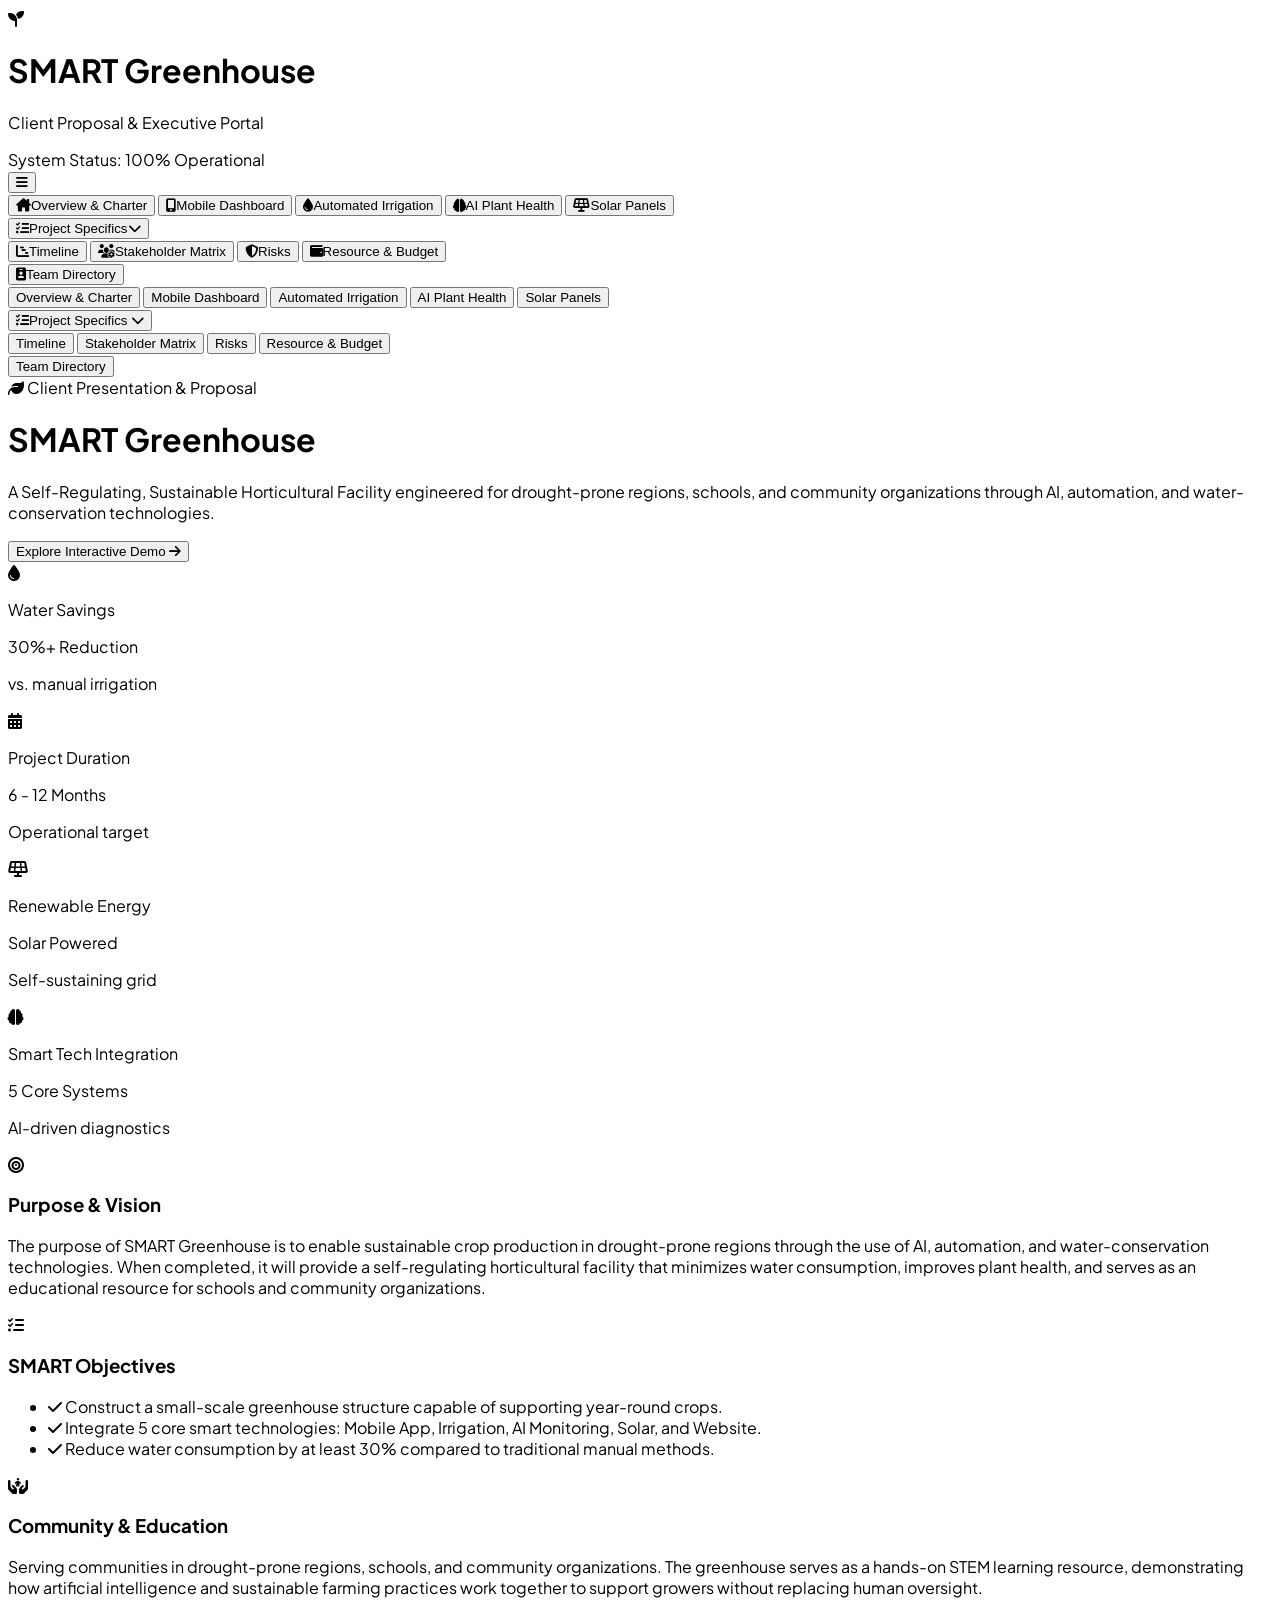
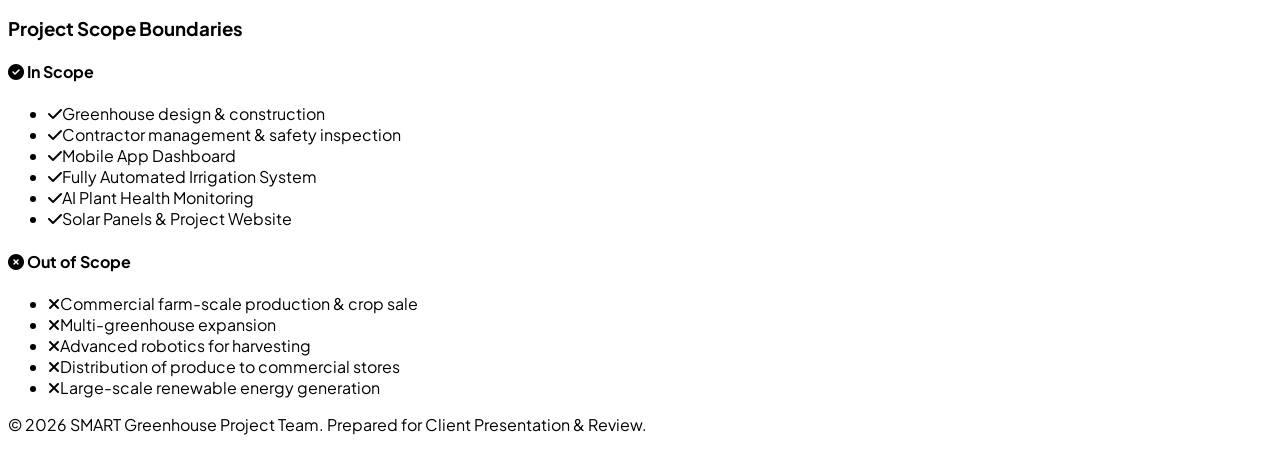
==== index.html @ 98e48339 "stakeholders" ====
<!DOCTYPE html>
<html lang="en" class="h-full">
<head>
    <meta charset="UTF-8">
    <meta name="viewport" content="width=device-width, initial-scale=1.0">
    <title>SMART Greenhouse - Client Proposal & Project Portal</title>
    <script src="https://cdn.tailwindcss.com"></script>
    <script src="https://cdn.jsdelivr.net/npm/chart.js"></script>
    <link href="https://fonts.googleapis.com/css2?family=Plus+Jakarta+Sans:wght@300;400;500;600;700;800&display=swap" rel="stylesheet">
    <link rel="stylesheet" href="https://cdnjs.cloudflare.com/ajax/libs/font-awesome/6.4.0/css/all.min.css">
    <script>
        tailwind.config = {
            theme: {
                extend: {
                    colors: {
                        sage: {
                            50: '#f4f7f4',
                            100: '#e5ebe5',
                            200: '#c8d7c8',
                            300: '#a3bda3',
                            400: '#759b75',
                            500: '#527952',
                            600: '#3f5e3f',
                            700: '#344c34',
                            800: '#2b3e2b',
                            900: '#243424',
                        },
                        earth: {
                            50: '#fbf9f6',
                            100: '#f4efe6',
                            200: '#e6dbcc',
                            800: '#594d3d',
                            900: '#40372b'
                        }
                    },
                    fontFamily: {
                        sans: ['Plus Jakarta Sans', 'sans-serif'],
                    }
                }
            }
        }
    </script>
    <style>
        body { font-family: 'Plus Jakarta Sans', sans-serif; }
        .tab-content { display: none; }
        .tab-content.active { display: block; animation: fadeIn 0.3s ease-in-out; }
        @keyframes fadeIn {
            from { opacity: 0; transform: translateY(4px); }
            to { opacity: 1; transform: translateY(0); }
        }
        /* Custom scrollbar for clean agritech look */
        ::-webkit-scrollbar { width: 8px; height: 8px; }
        ::-webkit-scrollbar-track { background: #f4f7f4; }
        ::-webkit-scrollbar-thumb { background: #a3bda3; border-radius: 4px; }
        ::-webkit-scrollbar-thumb:hover { background: #759b75; }
    </style>
</head>
<body class="bg-sage-50 text-slate-800 h-full flex flex-col antialiased">

    <!-- Notification Toast / Message Box -->
    <div id="toast-container" class="fixed bottom-6 right-6 z-50 flex flex-col space-y-3 pointer-events-none"></div>

    <!-- Top Navigation Bar -->
    <header class="bg-white border-b border-sage-200 sticky top-0 z-40 shadow-sm">
        <div class="max-w-7xl mx-auto px-4 sm:px-6 lg:px-8 h-20 flex items-center justify-between">
            <div class="flex items-center space-x-3 cursor-pointer" onclick="switchTab('home')">
                <div class="w-12 h-12 rounded-xl bg-gradient-to-br from-sage-500 to-sage-700 flex items-center justify-center text-white shadow-md shadow-sage-200">
                    <i class="fa-solid fa-seedling text-2xl"></i>
                </div>
                <div>
                    <h1 class="font-extrabold text-xl text-sage-900 tracking-tight">SMART Greenhouse</h1>
                    <p class="text-xs font-medium text-sage-600">Client Proposal & Executive Portal</p>
                </div>
            </div>
            
            <!-- Desktop Quick Status -->
            <div class="hidden lg:flex items-center space-x-6">
                <div class="flex items-center space-x-2 bg-sage-50 px-3.5 py-1.5 rounded-full border border-sage-200 text-xs font-semibold text-sage-700">
                    <span class="w-2.5 h-2.5 rounded-full bg-emerald-500 animate-pulse"></span>
                    <span>System Status: 100% Operational</span>
                </div>
            </div>

            <!-- Mobile Menu Toggle -->
            <button onclick="toggleMobileMenu()" class="lg:hidden text-sage-700 p-2 focus:outline-none">
                <i class="fa-solid fa-bars text-2xl" id="mobile-menu-icon"></i>
            </button>
        </div>

        
<!-- Navigation Tabs -->
<div class="bg-white border-t border-sage-100 overflow-x-auto lg:overflow-visible">
    <div class="max-w-7xl mx-auto px-4 sm:px-6 lg:px-8 flex space-x-1 py-2 no-scrollbar">
        <button onclick="switchTab('home')" class="nav-btn px-4 py-2 rounded-lg text-sm font-semibold transition-all duration-200 whitespace-nowrap bg-sage-600 text-white shadow-sm" data-tab="home">
            <i class="fa-solid fa-house-chimney mr-2"></i>Overview & Charter
        </button>
        <button onclick="switchTab('dashboard')" class="nav-btn px-4 py-2 rounded-lg text-sm font-semibold transition-all duration-200 whitespace-nowrap text-sage-700 hover:bg-sage-100" data-tab="dashboard">
            <i class="fa-solid fa-mobile-screen-button mr-2"></i>Mobile Dashboard
        </button>
        <button onclick="switchTab('irrigation')" class="nav-btn px-4 py-2 rounded-lg text-sm font-semibold transition-all duration-200 whitespace-nowrap text-sage-700 hover:bg-sage-100" data-tab="irrigation">
            <i class="fa-solid fa-droplet mr-2"></i>Automated Irrigation
        </button>
        <button onclick="switchTab('ai-monitoring')" class="nav-btn px-4 py-2 rounded-lg text-sm font-semibold transition-all duration-200 whitespace-nowrap text-sage-700 hover:bg-sage-100" data-tab="ai-monitoring">
            <i class="fa-solid fa-brain mr-2"></i>AI Plant Health
        </button>
        <button onclick="switchTab('solar')" class="nav-btn px-4 py-2 rounded-lg text-sm font-semibold transition-all duration-200 whitespace-nowrap text-sage-700 hover:bg-sage-100" data-tab="solar">
            <i class="fa-solid fa-solar-panel mr-2"></i>Solar Panels
        </button>
        <div class="relative group">
            <button id="project-specifics-nav" type="button" class="nav-btn px-4 py-2 rounded-lg text-sm font-semibold transition-all duration-200 whitespace-nowrap text-sage-700 hover:bg-sage-100" aria-haspopup="true" aria-controls="project-specifics-menu">
                <i class="fa-solid fa-list-check mr-2"></i>Project Specifics<i class="fa-solid fa-chevron-down ml-2 text-xs"></i>
            </button>
            <div id="project-specifics-menu" class="hidden lg:group-hover:block lg:group-focus-within:block absolute left-0 top-full z-50 min-w-56 rounded-xl border border-sage-200 bg-white p-2 shadow-lg">
                <button onclick="switchTab('gantt')" class="nav-btn block w-full text-left px-4 py-2 rounded-lg text-sm font-semibold transition-all duration-200 whitespace-nowrap text-sage-700 hover:bg-sage-100" data-tab="gantt">
                    <i class="fa-solid fa-chart-gantt mr-2"></i>Timeline
                </button>
                <button onclick="switchTab('stakeholders')" class="nav-btn block w-full text-left px-4 py-2 rounded-lg text-sm font-semibold transition-all duration-200 whitespace-nowrap text-sage-700 hover:bg-sage-100" data-tab="stakeholders">
                    <i class="fa-solid fa-users-gear mr-2"></i>Stakeholder Matrix
                </button>
                <button onclick="switchTab('risks')" class="nav-btn block w-full text-left px-4 py-2 rounded-lg text-sm font-semibold transition-all duration-200 whitespace-nowrap text-sage-700 hover:bg-sage-100" data-tab="risks">
                    <i class="fa-solid fa-shield-halved mr-2"></i>Risks
                </button>
                <button onclick="switchTab('resources')" class="nav-btn block w-full text-left px-4 py-2 rounded-lg text-sm font-semibold transition-all duration-200 whitespace-nowrap text-sage-700 hover:bg-sage-100" data-tab="resources">
                    <i class="fa-solid fa-wallet mr-2"></i>Resource & Budget
                </button>
            </div>
        </div>
        <button onclick="switchTab('team')" class="nav-btn px-4 py-2 rounded-lg text-sm font-semibold transition-all duration-200 whitespace-nowrap text-sage-700 hover:bg-sage-100" data-tab="team">
            <i class="fa-solid fa-id-badge mr-2"></i>Team Directory
        </button>
    </div>
</div>
</header>


    <!-- Mobile Dropdown Menu -->
    <div id="mobile-menu" class="hidden lg:hidden bg-white border-b border-sage-200 px-4 py-4 space-y-2 shadow-lg">
        <button onclick="switchTab('home'); toggleMobileMenu();" class="w-full text-left px-3 py-2 rounded-lg text-sm font-semibold text-sage-800 hover:bg-sage-100">Overview & Charter</button>
        <button onclick="switchTab('dashboard'); toggleMobileMenu();" class="w-full text-left px-3 py-2 rounded-lg text-sm font-semibold text-sage-800 hover:bg-sage-100">Mobile Dashboard</button>
        <button onclick="switchTab('irrigation'); toggleMobileMenu();" class="w-full text-left px-3 py-2 rounded-lg text-sm font-semibold text-sage-800 hover:bg-sage-100">Automated Irrigation</button>
        <button onclick="switchTab('ai-monitoring'); toggleMobileMenu();" class="w-full text-left px-3 py-2 rounded-lg text-sm font-semibold text-sage-800 hover:bg-sage-100">AI Plant Health</button>
        <button onclick="switchTab('solar'); toggleMobileMenu();" class="w-full text-left px-3 py-2 rounded-lg text-sm font-semibold text-sage-800 hover:bg-sage-100">Solar Panels</button>
        <div>
            <button id="mobile-project-specifics-toggle" type="button" onclick="toggleProjectSpecificsMenu()" class="w-full text-left px-3 py-2 rounded-lg text-sm font-semibold text-sage-800 hover:bg-sage-100 flex items-center justify-between" aria-expanded="false" aria-controls="mobile-project-specifics">
                <span><i class="fa-solid fa-list-check mr-2"></i>Project Specifics</span>
                <i class="fa-solid fa-chevron-down text-xs"></i>
            </button>
            <div id="mobile-project-specifics" class="hidden pl-4 pt-1 space-y-1">
                <button onclick="switchTab('gantt'); toggleMobileMenu();" class="nav-btn w-full text-left px-3 py-2 rounded-lg text-sm font-semibold text-sage-700 hover:bg-sage-100" data-tab="gantt">Timeline</button>
                <button onclick="switchTab('stakeholders'); toggleMobileMenu();" class="nav-btn w-full text-left px-3 py-2 rounded-lg text-sm font-semibold text-sage-700 hover:bg-sage-100" data-tab="stakeholders">Stakeholder Matrix</button>
                <button onclick="switchTab('risks'); toggleMobileMenu();" class="nav-btn w-full text-left px-3 py-2 rounded-lg text-sm font-semibold text-sage-700 hover:bg-sage-100" data-tab="risks">Risks</button>
                <button onclick="switchTab('resources'); toggleMobileMenu();" class="nav-btn w-full text-left px-3 py-2 rounded-lg text-sm font-semibold text-sage-700 hover:bg-sage-100" data-tab="resources">Resource & Budget</button>
            </div>
        </div>
        <button onclick="switchTab('team'); toggleMobileMenu();" class="w-full text-left px-3 py-2 rounded-lg text-sm font-semibold text-sage-800 hover:bg-sage-100">Team Directory</button>
    </div>

    <!-- Main Content Area -->
    <main class="flex-grow max-w-7xl w-full mx-auto px-4 sm:px-6 lg:px-8 py-8">

        <!-- ================= 1. HOME / OVERVIEW TAB ================= -->
        <div id="tab-home" class="tab-content active space-y-8">
            <div class="relative rounded-3xl bg-gradient-to-r from-sage-800 via-sage-700 to-sage-900 text-white overflow-hidden shadow-xl p-8 sm:p-12">
                <div class="relative z-10 max-w-2xl space-y-6">
                    <span class="inline-flex items-center space-x-2 bg-sage-600/60 backdrop-blur-md px-3.5 py-1.5 rounded-full text-xs font-bold tracking-wide uppercase text-sage-100 border border-sage-500/30">
                        <i class="fa-solid fa-leaf text-sage-300"></i> Client Presentation & Proposal
                    </span>
                    <h1 class="text-4xl sm:text-5xl font-extrabold tracking-tight leading-tight">SMART Greenhouse</h1>
                    <p class="text-lg text-sage-100 font-light leading-relaxed">
                        A Self-Regulating, Sustainable Horticultural Facility engineered for drought-prone regions, schools, and community organizations through AI, automation, and water-conservation technologies.
                    </p>
                    <div class="flex flex-wrap gap-4 pt-2">
                        <button onclick="switchTab('dashboard')" class="bg-white text-sage-800 font-bold px-6 py-3 rounded-xl shadow-lg hover:bg-sage-50 transition-all flex items-center space-x-2">
                            <span>Explore Interactive Demo</span>
                            <i class="fa-solid fa-arrow-right"></i>
                        </button>
                        
                    </div>
                </div>
            </div>

            <!-- Key Metrics Grid -->
            <div class="grid grid-cols-1 sm:grid-cols-2 lg:grid-cols-4 gap-6">
                <div class="bg-white p-6 rounded-2xl border border-sage-200 shadow-sm flex items-center space-x-4">
                    <div class="w-14 h-14 rounded-2xl bg-emerald-50 text-emerald-600 flex items-center justify-center text-2xl font-bold">
                        <i class="fa-solid fa-droplet"></i>
                    </div>
                    <div>
                        <p class="text-xs font-semibold text-slate-400 uppercase tracking-wider">Water Savings</p>
                        <p class="text-2xl font-extrabold text-slate-800">30%+ Reduction</p>
                        <p class="text-xs text-emerald-600 font-medium mt-0.5">vs. manual irrigation</p>
                    </div>
                </div>
                <div class="bg-white p-6 rounded-2xl border border-sage-200 shadow-sm flex items-center space-x-4">
                    <div class="w-14 h-14 rounded-2xl bg-blue-50 text-blue-600 flex items-center justify-center text-2xl font-bold">
                        <i class="fa-solid fa-calendar-days"></i>
                    </div>
                    <div>
                        <p class="text-xs font-semibold text-slate-400 uppercase tracking-wider">Project Duration</p>
                        <p class="text-2xl font-extrabold text-slate-800">6 - 12 Months</p>
                        <p class="text-xs text-blue-600 font-medium mt-0.5">Operational target</p>
                    </div>
                </div>
                <div class="bg-white p-6 rounded-2xl border border-sage-200 shadow-sm flex items-center space-x-4">
                    <div class="w-14 h-14 rounded-2xl bg-amber-50 text-amber-600 flex items-center justify-center text-2xl font-bold">
                        <i class="fa-solid fa-solar-panel"></i>
                    </div>
                    <div>
                        <p class="text-xs font-semibold text-slate-400 uppercase tracking-wider">Renewable Energy</p>
                        <p class="text-2xl font-extrabold text-slate-800">Solar Powered</p>
                        <p class="text-xs text-amber-600 font-medium mt-0.5">Self-sustaining grid</p>
                    </div>
                </div>
                <div class="bg-white p-6 rounded-2xl border border-sage-200 shadow-sm flex items-center space-x-4">
                    <div class="w-14 h-14 rounded-2xl bg-purple-50 text-purple-600 flex items-center justify-center text-2xl font-bold">
                        <i class="fa-solid fa-brain"></i>
                    </div>
                    <div>
                        <p class="text-xs font-semibold text-slate-400 uppercase tracking-wider">Smart Tech Integration</p>
                        <p class="text-2xl font-extrabold text-slate-800">5 Core Systems</p>
                        <p class="text-xs text-purple-600 font-medium mt-0.5">AI-driven diagnostics</p>
                    </div>
                </div>
            </div>

            <!-- Purpose, Vision & Objectives -->
            <div class="grid grid-cols-1 lg:grid-cols-3 gap-8">
                <div class="bg-white p-8 rounded-2xl border border-sage-200 shadow-sm space-y-4">
                    <div class="w-12 h-12 rounded-xl bg-sage-100 text-sage-700 flex items-center justify-center text-xl font-bold">
                        <i class="fa-solid fa-bullseye"></i>
                    </div>
                    <h3 class="text-xl font-bold text-sage-900">Purpose & Vision</h3>
                    <p class="text-slate-600 text-sm leading-relaxed">
                        The purpose of SMART Greenhouse is to enable sustainable crop production in drought-prone regions through the use of AI, automation, and water-conservation technologies. When completed, it will provide a self-regulating horticultural facility that minimizes water consumption, improves plant health, and serves as an educational resource for schools and community organizations.
                    </p>
                </div>
                <div class="bg-white p-8 rounded-2xl border border-sage-200 shadow-sm space-y-4">
                    <div class="w-12 h-12 rounded-xl bg-sage-100 text-sage-700 flex items-center justify-center text-xl font-bold">
                        <i class="fa-solid fa-list-check"></i>
                    </div>
                    <h3 class="text-xl font-bold text-sage-900">SMART Objectives</h3>
                    <ul class="space-y-2 text-sm text-slate-600">
                        <li class="flex items-start space-x-2">
                            <i class="fa-solid fa-check text-emerald-600 mt-1"></i>
                            <span>Construct a small-scale greenhouse structure capable of supporting year-round crops.</span>
                        </li>
                        <li class="flex items-start space-x-2">
                            <i class="fa-solid fa-check text-emerald-600 mt-1"></i>
                            <span>Integrate 5 core smart technologies: Mobile App, Irrigation, AI Monitoring, Solar, and Website.</span>
                        </li>
                        <li class="flex items-start space-x-2">
                            <i class="fa-solid fa-check text-emerald-600 mt-1"></i>
                            <span>Reduce water consumption by at least 30% compared to traditional manual methods.</span>
                        </li>
                    </ul>
                </div>
                <div class="bg-white p-8 rounded-2xl border border-sage-200 shadow-sm space-y-4">
                    <div class="w-12 h-12 rounded-xl bg-sage-100 text-sage-700 flex items-center justify-center text-xl font-bold">
                        <i class="fa-solid fa-hands-holding-child"></i>
                    </div>
                    <h3 class="text-xl font-bold text-sage-900">Community & Education</h3>
                    <p class="text-slate-600 text-sm leading-relaxed">
                        Serving communities in drought-prone regions, schools, and community organizations. The greenhouse serves as a hands-on STEM learning resource, demonstrating how artificial intelligence and sustainable farming practices work together to support growers without replacing human oversight.
                    </p>
                </div>
            </div>

            <!-- Scope In / Out Table -->
            <div class="bg-white rounded-2xl border border-sage-200 shadow-sm p-8 space-y-6">
                <h3 class="text-2xl font-bold text-sage-900">Project Scope Boundaries</h3>
                <div class="grid grid-cols-1 md:grid-cols-2 gap-6">
                    <div class="bg-emerald-50/50 p-6 rounded-xl border border-emerald-200 space-y-3">
                        <h4 class="font-bold text-emerald-900 flex items-center space-x-2">
                            <i class="fa-solid fa-circle-check text-emerald-600"></i>
                            <span>In Scope</span>
                        </h4>
                        <ul class="space-y-2 text-sm text-emerald-800">
                            <li><i class="fa-solid fa-check mr-2 text-emerald-600"></i>Greenhouse design & construction</li>
                            <li><i class="fa-solid fa-check mr-2 text-emerald-600"></i>Contractor management & safety inspection</li>
                            <li><i class="fa-solid fa-check mr-2 text-emerald-600"></i>Mobile App Dashboard</li>
                            <li><i class="fa-solid fa-check mr-2 text-emerald-600"></i>Fully Automated Irrigation System</li>
                            <li><i class="fa-solid fa-check mr-2 text-emerald-600"></i>AI Plant Health Monitoring</li>
                            <li><i class="fa-solid fa-check mr-2 text-emerald-600"></i>Solar Panels & Project Website</li>
                        </ul>
                    </div>
                    <div class="bg-rose-50/50 p-6 rounded-xl border border-rose-200 space-y-3">
                        <h4 class="font-bold text-rose-900 flex items-center space-x-2">
                            <i class="fa-solid fa-circle-xmark text-rose-600"></i>
                            <span>Out of Scope</span>
                        </h4>
                        <ul class="space-y-2 text-sm text-rose-800">
                            <li><i class="fa-solid fa-xmark mr-2 text-rose-600"></i>Commercial farm-scale production & crop sale</li>
                            <li><i class="fa-solid fa-xmark mr-2 text-rose-600"></i>Multi-greenhouse expansion</li>
                            <li><i class="fa-solid fa-xmark mr-2 text-rose-600"></i>Advanced robotics for harvesting</li>
                            <li><i class="fa-solid fa-xmark mr-2 text-rose-600"></i>Distribution of produce to commercial stores</li>
                            <li><i class="fa-solid fa-xmark mr-2 text-rose-600"></i>Large-scale renewable energy generation</li>
                        </ul>
                    </div>
                </div>
            </div>
        </div>

        <!-- ================= 2. MOBILE APP DASHBOARD TAB ================= -->
        <div id="tab-dashboard" class="tab-content space-y-8">
            <div class="bg-white rounded-2xl border border-sage-200 shadow-sm p-6 sm:p-8 flex flex-col md:flex-row justify-between items-start md:items-center gap-4">
                <div>
                    <span class="text-xs font-bold text-sage-600 uppercase tracking-widest">Lead: Stephanie Nguyen</span>
                    <h2 class="text-3xl font-extrabold text-sage-900">Mobile App Dashboard</h2>
                    <p class="text-slate-600 text-sm mt-1">Real-time telemetry, remote actuator controls, and instant alerts for greenhouse operators.</p>
                </div>
                <button onclick="triggerSimulatedAlert()" class="bg-sage-600 hover:bg-sage-700 text-white font-bold px-4 py-2.5 rounded-xl text-sm shadow-sm transition-all flex items-center space-x-2">
                    <i class="fa-solid fa-bell"></i>
                    <span>Test Push Notification</span>
                </button>
            </div>

            <!-- Simulated Phone Container -->
            <div class="grid grid-cols-1 lg:grid-cols-3 gap-8">
                <!-- Phone Mockup Frame -->
                <div class="lg:col-span-1 flex justify-center">
                    <div class="w-full max-w-sm bg-slate-900 rounded-[40px] p-4 shadow-2xl border-4 border-slate-700 relative">
                        <!-- Phone Screen -->
                        <div class="bg-slate-950 text-white rounded-[32px] overflow-hidden flex flex-col h-[640px] border border-slate-800">
                            <!-- Phone Status Bar -->
                            <div class="bg-slate-900 px-6 py-3 flex justify-between items-center text-xs font-semibold text-slate-400">
                                <span>9:41</span>
                                <div class="flex space-x-2">
                                    <i class="fa-solid fa-signal"></i>
                                    <i class="fa-solid fa-wifi"></i>
                                    <i class="fa-solid fa-battery-full text-emerald-400"></i>
                                </div>
                            </div>
                            <!-- App Header -->
                            <div class="px-6 py-4 bg-sage-900 border-b border-sage-800 flex justify-between items-center">
                                <div>
                                    <p class="text-[10px] text-sage-400 uppercase tracking-wider">Connected Facility</p>
                                    <h4 class="font-bold text-sm">Greenhouse Zone A</h4>
                                </div>
                                <span class="w-2.5 h-2.5 rounded-full bg-emerald-500 animate-pulse"></span>
                            </div>
                            <!-- App Body Scrollable -->
                            <div class="p-4 space-y-4 overflow-y-auto flex-grow text-xs">
                                <!-- Live Metrics Card -->
                                <div class="bg-sage-900/60 p-3.5 rounded-xl border border-sage-800/80 space-y-2">
                                    <div class="flex justify-between items-center text-sage-300 font-semibold">
                                        <span>Environmental Telemetry</span>
                                        <i class="fa-solid fa-chart-line"></i>
                                    </div>
                                    <div class="grid grid-cols-2 gap-2">
                                        <div class="bg-slate-900 p-2.5 rounded-lg border border-slate-800">
                                            <p class="text-slate-400 text-[10px]">Temperature</p>
                                            <p class="text-base font-bold text-emerald-400" id="phone-temp">24.5°C</p>
                                        </div>
                                        <div class="bg-slate-900 p-2.5 rounded-lg border border-slate-800">
                                            <p class="text-slate-400 text-[10px]">Humidity</p>
                                            <p class="text-base font-bold text-blue-400" id="phone-hum">68%</p>
                                        </div>
                                        <div class="bg-slate-900 p-2.5 rounded-lg border border-slate-800">
                                            <p class="text-slate-400 text-[10px]">Soil Moisture</p>
                                            <p class="text-base font-bold text-amber-400" id="phone-soil">42%</p>
                                        </div>
                                        <div class="bg-slate-900 p-2.5 rounded-lg border border-slate-800">
                                            <p class="text-slate-400 text-[10px]">Solar Gen</p>
                                            <p class="text-base font-bold text-yellow-400" id="phone-solar">1.8 kW</p>
                                        </div>
                                    </div>
                                </div>

                                <!-- Remote Controls -->
                                <div class="bg-sage-900/60 p-3.5 rounded-xl border border-sage-800/80 space-y-2">
                                    <div class="flex justify-between items-center text-sage-300 font-semibold">
                                        <span>Quick Actuators</span>
                                        <i class="fa-solid fa-sliders"></i>
                                    </div>
                                    <div class="space-y-2">
                                        <div class="flex justify-between items-center bg-slate-900 px-3 py-2 rounded-lg border border-slate-800">
                                            <span>Irrigation Pump</span>
                                            <button onclick="toggleAppControl('pump')" id="btn-pump" class="px-2.5 py-1 rounded bg-emerald-600 text-white font-bold text-[10px]">AUTO</button>
                                        </div>
                                        <div class="flex justify-between items-center bg-slate-900 px-3 py-2 rounded-lg border border-slate-800">
                                            <span>Roof Vents</span>
                                            <button onclick="toggleAppControl('vents')" id="btn-vents" class="px-2.5 py-1 rounded bg-emerald-600 text-white font-bold text-[10px]">OPEN 30%</button>
                                        </div>
                                        <div class="flex justify-between items-center bg-slate-900 px-3 py-2 rounded-lg border border-slate-800">
                                            <span>AI Diagnostics</span>
                                            <span class="text-emerald-400 font-bold">Active</span>
                                        </div>
                                    </div>
                                </div>

                                <!-- AI Alerts Stream -->
                                <div class="bg-emerald-950/40 p-3 rounded-xl border border-emerald-900/60 text-emerald-300">
                                    <div class="flex items-center space-x-1.5 font-bold mb-1">
                                        <i class="fa-solid fa-robot"></i>
                                        <span>AI Assistant Note</span>
                                    </div>
                                    <p class="text-[11px] text-emerald-200">Tomato crop health score optimal (98%). No pest signatures detected in sector 2.</p>
                                </div>
                            </div>
                        </div>
                    </div>
                </div>

                <!-- Dashboard Feature Description -->
                <div class="lg:col-span-2 space-y-6">
                    <div class="bg-white p-8 rounded-2xl border border-sage-200 shadow-sm space-y-4">
                        <h3 class="text-2xl font-bold text-sage-900">Dashboard Capabilities</h3>
                        <p class="text-slate-600 text-sm leading-relaxed">
                            The Mobile App Dashboard acts as the primary control nexus for operators, agricultural educators, and community members. Built with responsive cross-platform architecture, it aggregates multi-sensor telemetry in real-time and transmits push notifications directly to authorized users.
                        </p>
                        <div class="grid grid-cols-1 md:grid-cols-2 gap-4 pt-2">
                            <div class="p-4 rounded-xl bg-sage-50 border border-sage-200 space-y-1">
                                <h4 class="font-bold text-sage-800 text-sm"><i class="fa-solid fa-bolt text-sage-600 mr-2"></i>Real-Time Telemetry</h4>
                                <p class="text-xs text-slate-600">Monitors temperature, humidity, soil moisture, solar output, and tank water levels continuously.</p>
                            </div>
                            <div class="p-4 rounded-xl bg-sage-50 border border-sage-200 space-y-1">
                                <h4 class="font-bold text-sage-800 text-sm"><i class="fa-solid fa-hand-pointer text-sage-600 mr-2"></i>Remote Override</h4>
                                <p class="text-xs text-slate-600">Allows manual or automated toggling of irrigation valves, roof vents, and LED supplemental lighting.</p>
                            </div>
                            <div class="p-4 rounded-xl bg-sage-50 border border-sage-200 space-y-1">
                                <h4 class="font-bold text-sage-800 text-sm"><i class="fa-solid fa-triangle-exclamation text-sage-600 mr-2"></i>Instant Push Alerts</h4>
                                <p class="text-xs text-slate-600">Immediate warnings sent to stakeholders when thresholds (e.g., soil moisture &lt; 30%) are breached.</p>
                            </div>
                            <div class="p-4 rounded-xl bg-sage-50 border border-sage-200 space-y-1">
                                <h4 class="font-bold text-sage-800 text-sm"><i class="fa-solid fa-graduation-cap text-sage-600 mr-2"></i>STEM Learning Mode</h4>
                                <p class="text-xs text-slate-600">Simplified educational interface view designed specifically for student and community workshops.</p>
                            </div>
                        </div>
                    </div>
                </div>
            </div>
        </div>

        <!-- ================= 3. AUTOMATED IRRIGATION TAB ================= -->
        <div id="tab-irrigation" class="tab-content space-y-10">
            <section class="relative isolate overflow-hidden rounded-3xl bg-sage-900 shadow-xl min-h-[440px] flex items-center">
                <img src="https://images.unsplash.com/photo-1585320806297-9794b3e4eeae?auto=format&amp;fit=crop&amp;w=1600&amp;q=75" alt="" fetchpriority="high" decoding="async" class="absolute inset-0 -z-20 w-full h-full object-cover">
                <div class="absolute inset-0 -z-10 bg-gradient-to-r from-sage-900/95 via-sage-900/80 to-sage-900/30"></div>
                <div class="w-full max-w-3xl p-8 sm:p-12 lg:p-14 space-y-6 text-white">
                    <span class="inline-flex items-center gap-2 rounded-full bg-white/10 border border-white/20 px-3 py-1 text-xs font-bold uppercase tracking-widest text-sage-100">
                        <i class="fa-solid fa-seedling"></i> Automated Irrigation
                    </span>
                    <h2 class="text-4xl sm:text-5xl font-extrabold tracking-tight leading-tight">Smarter Watering. Healthier Plants. Less Work.</h2>
                    <p class="max-w-2xl text-base sm:text-lg leading-relaxed text-sage-50">
                        Our Fully Automated Irrigation System takes the guesswork out of watering. Using intelligent soil moisture sensors and automated water valves, the Smart Greenhouse continuously monitors plant conditions and delivers water exactly where and when it is needed.
                    </p>
                    <div class="grid grid-cols-1 sm:grid-cols-3 gap-3 pt-2">
                        <div class="rounded-xl border border-white/20 bg-white/10 backdrop-blur-sm p-4">
                            <i class="fa-solid fa-droplet text-sage-200"></i>
                            <h3 class="mt-2 font-bold">Water Efficiency</h3>
                            <p class="mt-1 text-sm text-sage-100">Reduce unnecessary water consumption.</p>
                        </div>
                        <div class="rounded-xl border border-white/20 bg-white/10 backdrop-blur-sm p-4">
                            <i class="fa-solid fa-leaf text-sage-200"></i>
                            <h3 class="mt-2 font-bold">Healthier Plants</h3>
                            <p class="mt-1 text-sm text-sage-100">Maintain optimal soil moisture levels.</p>
                        </div>
                        <div class="rounded-xl border border-white/20 bg-white/10 backdrop-blur-sm p-4">
                            <i class="fa-solid fa-clock text-sage-200"></i>
                            <h3 class="mt-2 font-bold">Less Maintenance</h3>
                            <p class="mt-1 text-sm text-sage-100">Spend less time manually watering plants.</p>
                        </div>
                    </div>
                    <a href="#irrigation-how-it-works" class="inline-flex items-center gap-2 font-bold text-white hover:text-sage-200 transition-colors">
                        See how it works <i class="fa-solid fa-arrow-down text-sm"></i>
                    </a>
                </div>
                <span class="absolute bottom-4 right-5 text-[10px] text-white/75">Photo: Unsplash</span>
            </section>

            <section id="irrigation-how-it-works" class="space-y-6 scroll-mt-32">
                <div class="max-w-3xl">
                    <span class="text-xs font-bold text-sage-600 uppercase tracking-widest">Simple by design</span>
                    <h2 class="mt-2 text-3xl font-extrabold text-sage-900">How Our Technology Works</h2>
                    <p class="mt-2 text-slate-600">A straightforward loop: sense what the soil needs, send water where it is needed, and keep an eye on usage.</p>
                </div>
                <div class="grid grid-cols-1 md:grid-cols-3 gap-5">
                    <article class="group bg-white rounded-2xl border border-sage-200 shadow-sm p-6 transition duration-200 hover:-translate-y-1 hover:shadow-lg">
                        <div class="w-12 h-12 rounded-xl bg-sage-100 text-sage-700 flex items-center justify-center text-xl"><i class="fa-solid fa-gauge-high"></i></div>
                        <p class="mt-5 text-xs font-bold uppercase tracking-widest text-sage-600">Step 1</p>
                        <h3 class="mt-1 text-xl font-bold text-sage-900">Monitor Soil Conditions</h3>
                        <p class="mt-2 text-sm leading-relaxed text-slate-600">Moisture sensors check the soil around plants. Readings help indicate when moisture falls below the selected watering threshold.</p>
                    </article>
                    <article class="group bg-white rounded-2xl border border-sage-200 shadow-sm p-6 transition duration-200 hover:-translate-y-1 hover:shadow-lg">
                        <div class="w-12 h-12 rounded-xl bg-sage-100 text-sage-700 flex items-center justify-center text-xl"><i class="fa-solid fa-faucet-drip"></i></div>
                        <p class="mt-5 text-xs font-bold uppercase tracking-widest text-sage-600">Step 2</p>
                        <h3 class="mt-1 text-xl font-bold text-sage-900">Automatically Deliver Water</h3>
                        <p class="mt-2 text-sm leading-relaxed text-slate-600">Smart valves direct water to the plants or zones that need it, rather than watering every plant on the same fixed schedule.</p>
                    </article>
                    <article class="group bg-white rounded-2xl border border-sage-200 shadow-sm p-6 transition duration-200 hover:-translate-y-1 hover:shadow-lg">
                        <div class="w-12 h-12 rounded-xl bg-sage-100 text-sage-700 flex items-center justify-center text-xl"><i class="fa-solid fa-chart-column"></i></div>
                        <p class="mt-5 text-xs font-bold uppercase tracking-widest text-sage-600">Step 3</p>
                        <h3 class="mt-1 text-xl font-bold text-sage-900">Track Water Consumption</h3>
                        <p class="mt-2 text-sm leading-relaxed text-slate-600">Water-use monitoring can help owners understand their greenhouse’s irrigation needs and how consumption changes over time.</p>
                    </article>
                </div>
                <div class="rounded-2xl border border-sage-200 bg-white p-5 sm:p-7 shadow-sm">
                    <p class="text-sm font-bold text-sage-900 text-center mb-5">The watering process at a glance</p>
                    <div class="grid grid-cols-1 sm:grid-cols-7 items-center gap-3 text-center">
                        <div class="rounded-xl bg-sage-50 p-4">
                            <i class="fa-solid fa-droplet text-2xl text-sage-600"></i>
                            <p class="mt-2 text-sm font-bold text-sage-900">Soil Moisture Sensor</p>
                        </div>
                        <i class="hidden sm:block sm:col-span-1 fa-solid fa-arrow-right text-sage-400" aria-hidden="true"></i>
                        <div class="rounded-xl bg-sage-50 p-4">
                            <i class="fa-solid fa-sliders text-2xl text-sage-600"></i>
                            <p class="mt-2 text-sm font-bold text-sage-900">Irrigation Controller</p>
                        </div>
                        <i class="hidden sm:block sm:col-span-1 fa-solid fa-arrow-right text-sage-400" aria-hidden="true"></i>
                        <div class="rounded-xl bg-sage-50 p-4">
                            <i class="fa-solid fa-faucet-drip text-2xl text-sage-600"></i>
                            <p class="mt-2 text-sm font-bold text-sage-900">Smart Valve</p>
                        </div>
                        <i class="hidden sm:block sm:col-span-1 fa-solid fa-arrow-right text-sage-400" aria-hidden="true"></i>
                        <div class="rounded-xl bg-sage-50 p-4">
                            <i class="fa-solid fa-seedling text-2xl text-sage-600"></i>
                            <p class="mt-2 text-sm font-bold text-sage-900">Plant</p>
                        </div>
                    </div>
                </div>
                <p class="text-xs text-slate-500">This is the proposed system flow. Live sensor and valve telemetry is not connected to this presentation page.</p>
            </section>

            <section class="grid grid-cols-1 lg:grid-cols-3 gap-6 items-stretch">
                <div class="lg:col-span-2 rounded-2xl bg-sage-800 text-white p-7 sm:p-8 flex flex-col sm:flex-row sm:items-center justify-between gap-6 shadow-sm">
                    <div class="space-y-2">
                        <span class="text-xs font-bold uppercase tracking-widest text-sage-200">Interactive demonstration</span>
                        <h2 class="text-2xl font-extrabold">See the watering flow</h2>
                        <p class="text-sm text-sage-100 max-w-xl">Adjust the example moisture threshold, then preview a cycle. These controls are illustrative and are not connected to greenhouse hardware.</p>
                        <p class="text-sm font-bold text-white" id="irrigation-status-text" aria-live="polite">Demo ready</p>
                    </div>
                    <button onclick="runIrrigationCycle()" class="shrink-0 rounded-xl bg-white hover:bg-sage-100 text-sage-800 font-bold px-5 py-3 text-sm shadow-sm transition-colors flex items-center justify-center gap-2">
                        <i class="fa-solid fa-play"></i><span>Preview a Cycle</span>
                    </button>
                </div>
                <div class="rounded-2xl border border-sage-200 bg-white p-6 sm:p-8 shadow-sm flex flex-col justify-center">
                    <label for="irrigation-threshold" class="flex items-center justify-between gap-3 text-sm font-bold text-slate-700">
                        <span>Example soil-moisture threshold</span>
                        <span class="text-sage-800" id="soil-threshold-val">40%</span>
                    </label>
                    <input id="irrigation-threshold" type="range" min="20" max="70" value="40" oninput="updateSoilThreshold(this.value)" class="mt-5 w-full accent-sage-600 cursor-pointer">
                    <div class="mt-2 flex justify-between text-xs text-slate-500"><span>20%</span><span>70%</span></div>
                </div>
            </section>

            <section class="space-y-6">
                <div>
                    <span class="text-xs font-bold text-sage-600 uppercase tracking-widest">Designed around your growing space</span>
                    <h2 class="mt-2 text-3xl font-extrabold text-sage-900">Key Benefits</h2>
                </div>
                <div class="grid grid-cols-1 sm:grid-cols-2 xl:grid-cols-4 gap-5">
                    <article class="group bg-white rounded-2xl border border-sage-200 p-6 shadow-sm transition duration-200 hover:-translate-y-1 hover:shadow-lg">
                        <div class="w-12 h-12 rounded-xl bg-emerald-50 text-emerald-700 flex items-center justify-center text-xl"><i class="fa-solid fa-seedling"></i></div>
                        <h3 class="mt-4 font-bold text-lg text-sage-900">Healthier Plant Growth</h3>
                        <p class="mt-2 text-sm text-slate-600 leading-relaxed">Consistent moisture levels help prevent underwatering and overwatering.</p>
                    </article>
                    <article class="group bg-white rounded-2xl border border-sage-200 p-6 shadow-sm transition duration-200 hover:-translate-y-1 hover:shadow-lg">
                        <div class="w-12 h-12 rounded-xl bg-blue-50 text-blue-700 flex items-center justify-center text-xl"><i class="fa-solid fa-droplet"></i></div>
                        <h3 class="mt-4 font-bold text-lg text-sage-900">Reduced Water Waste</h3>
                        <p class="mt-2 text-sm text-slate-600 leading-relaxed">Water is delivered based on soil conditions instead of unnecessary scheduled watering.</p>
                    </article>
                    <article class="group bg-white rounded-2xl border border-sage-200 p-6 shadow-sm transition duration-200 hover:-translate-y-1 hover:shadow-lg">
                        <div class="w-12 h-12 rounded-xl bg-amber-50 text-amber-700 flex items-center justify-center text-xl"><i class="fa-solid fa-clock"></i></div>
                        <h3 class="mt-4 font-bold text-lg text-sage-900">Convenience & Automation</h3>
                        <p class="mt-2 text-sm text-slate-600 leading-relaxed">Minimize daily maintenance and reduce the need to manually water every plant.</p>
                    </article>
                    <article class="group bg-white rounded-2xl border border-sage-200 p-6 shadow-sm transition duration-200 hover:-translate-y-1 hover:shadow-lg">
                        <div class="w-12 h-12 rounded-xl bg-purple-50 text-purple-700 flex items-center justify-center text-xl"><i class="fa-solid fa-chart-line"></i></div>
                        <h3 class="mt-4 font-bold text-lg text-sage-900">Water Usage Visibility</h3>
                        <p class="mt-2 text-sm text-slate-600 leading-relaxed">Understand your greenhouse’s water consumption and irrigation needs.</p>
                    </article>
                </div>
            </section>

            <section class="grid grid-cols-1 lg:grid-cols-2 gap-8 items-center">
                <div class="space-y-4">
                    <span class="text-xs font-bold text-sage-600 uppercase tracking-widest">A different way to water</span>
                    <h2 class="text-3xl font-extrabold text-sage-900">Not Just Automated. Intelligent.</h2>
                    <p class="text-slate-600 leading-relaxed">Unlike traditional irrigation systems that rely on preset watering schedules, our Smart Greenhouse responds to real-time soil conditions. This allows plants to receive water based on their individual needs, creating a more efficient and convenient growing environment.</p>
                    <p class="text-xs text-slate-500">This describes the proposed system approach, not measured performance or a guarantee of savings.</p>
                </div>
                <div class="bg-white rounded-2xl border border-sage-200 shadow-sm overflow-hidden">
                    <div class="grid grid-cols-2">
                        <h3 class="p-4 sm:p-5 bg-slate-100 text-slate-700 font-bold text-sm sm:text-base">Traditional Irrigation</h3>
                        <h3 class="p-4 sm:p-5 bg-sage-700 text-white font-bold text-sm sm:text-base"><i class="fa-solid fa-leaf mr-2"></i>Our Smart Greenhouse</h3>
                    </div>
                    <div class="divide-y divide-sage-100">
                        <div class="grid grid-cols-2">
                            <p class="p-4 text-sm text-slate-600">Waters on a fixed schedule</p>
                            <p class="p-4 text-sm font-semibold text-sage-800"><i class="fa-solid fa-check text-emerald-600 mr-2"></i>Waters based on soil moisture</p>
                        </div>
                        <div class="grid grid-cols-2">
                            <p class="p-4 text-sm text-slate-600">Often waters every plant equally</p>
                            <p class="p-4 text-sm font-semibold text-sage-800"><i class="fa-solid fa-check text-emerald-600 mr-2"></i>Targets plants that need water</p>
                        </div>
                        <div class="grid grid-cols-2">
                            <p class="p-4 text-sm text-slate-600">Limited water-use visibility</p>
                            <p class="p-4 text-sm font-semibold text-sage-800"><i class="fa-solid fa-check text-emerald-600 mr-2"></i>Tracks water consumption</p>
                        </div>
                        <div class="grid grid-cols-2">
                            <p class="p-4 text-sm text-slate-600">Requires manual adjustments</p>
                            <p class="p-4 text-sm font-semibold text-sage-800"><i class="fa-solid fa-check text-emerald-600 mr-2"></i>Automatically controls smart valves</p>
                        </div>
                        <div class="grid grid-cols-2">
                            <p class="p-4 text-sm text-slate-600">Can water when it is not needed</p>
                            <p class="p-4 text-sm font-semibold text-sage-800"><i class="fa-solid fa-check text-emerald-600 mr-2"></i>Delivers water based on need</p>
                        </div>
                    </div>
                </div>
            </section>

            <section class="space-y-6">
                <div>
                    <span class="text-xs font-bold text-sage-600 uppercase tracking-widest">System overview</span>
                    <h2 class="mt-2 text-3xl font-extrabold text-sage-900">The Components Behind the Flow</h2>
                    <p class="mt-2 text-slate-600">A conceptual look at the parts described in the project. Specific product models and specifications have not been selected.</p>
                </div>
                <div class="grid grid-cols-1 sm:grid-cols-2 xl:grid-cols-4 gap-5">
                    <article class="bg-white rounded-2xl border border-sage-200 p-6 shadow-sm">
                        <div class="h-28 rounded-xl bg-gradient-to-br from-sage-100 to-emerald-50 flex items-center justify-center"><i class="fa-solid fa-droplet text-4xl text-sage-600"></i></div>
                        <h3 class="mt-4 font-bold text-sage-900">Soil Moisture Sensors</h3>
                        <p class="mt-2 text-sm leading-relaxed text-slate-600">Detect moisture levels in the soil around plants.</p>
                    </article>
                    <article class="bg-white rounded-2xl border border-sage-200 p-6 shadow-sm">
                        <div class="h-28 rounded-xl bg-gradient-to-br from-sage-100 to-blue-50 flex items-center justify-center"><i class="fa-solid fa-faucet-drip text-4xl text-sage-600"></i></div>
                        <h3 class="mt-4 font-bold text-sage-900">Smart Irrigation Valves</h3>
                        <p class="mt-2 text-sm leading-relaxed text-slate-600">Control water distribution to the plants or zones that need it.</p>
                    </article>
                    <article class="bg-white rounded-2xl border border-sage-200 p-6 shadow-sm">
                        <div class="h-28 rounded-xl bg-gradient-to-br from-sage-100 to-cyan-50 flex items-center justify-center"><i class="fa-solid fa-water text-4xl text-sage-600"></i></div>
                        <h3 class="mt-4 font-bold text-sage-900">Tubing & Emitters</h3>
                        <p class="mt-2 text-sm leading-relaxed text-slate-600">Carry water through the greenhouse and deliver it near plant roots.</p>
                    </article>
                    <article class="bg-white rounded-2xl border border-sage-200 p-6 shadow-sm">
                        <div class="h-28 rounded-xl bg-gradient-to-br from-sage-100 to-purple-50 flex items-center justify-center"><i class="fa-solid fa-chart-simple text-4xl text-sage-600"></i></div>
                        <h3 class="mt-4 font-bold text-sage-900">Water Monitoring Interface</h3>
                        <p class="mt-2 text-sm leading-relaxed text-slate-600">A planned view of water consumption and irrigation activity; live meter data is not connected in this demo.</p>
                    </article>
                </div>
            </section>

            <section class="grid grid-cols-1 lg:grid-cols-3 gap-8 items-start">
                <div class="lg:col-span-1">
                    <span class="text-xs font-bold text-sage-600 uppercase tracking-widest">Good to know</span>
                    <h2 class="mt-2 text-3xl font-extrabold text-sage-900">Frequently Asked Questions</h2>
                    <p class="mt-2 text-slate-600">Answers reflect the project design and the functionality currently shown in this presentation.</p>
                </div>
                <div id="irrigation-faq" class="lg:col-span-2 space-y-3 scroll-mt-32">
                    <details class="group bg-white rounded-xl border border-sage-200 shadow-sm">
                        <summary class="cursor-pointer list-none p-5 font-semibold text-sage-900 flex items-center justify-between gap-4">Does the system automatically determine when plants need water?<i class="fa-solid fa-chevron-down text-sage-500 transition-transform group-open:rotate-180"></i></summary>
                        <p class="px-5 pb-5 text-sm leading-relaxed text-slate-600">The proposed design uses soil-moisture readings and a selected threshold to guide watering. This web page does not connect to live sensors.</p>
                    </details>
                    <details class="group bg-white rounded-xl border border-sage-200 shadow-sm">
                        <summary class="cursor-pointer list-none p-5 font-semibold text-sage-900 flex items-center justify-between gap-4">Can different plants receive different amounts of water?<i class="fa-solid fa-chevron-down text-sage-500 transition-transform group-open:rotate-180"></i></summary>
                        <p class="px-5 pb-5 text-sm leading-relaxed text-slate-600">The project describes directing water to plants or zones that need it. Separate plant-specific amounts or profiles are not implemented or confirmed yet.</p>
                    </details>
                    <details class="group bg-white rounded-xl border border-sage-200 shadow-sm">
                        <summary class="cursor-pointer list-none p-5 font-semibold text-sage-900 flex items-center justify-between gap-4">Can I monitor how much water my greenhouse uses?<i class="fa-solid fa-chevron-down text-sage-500 transition-transform group-open:rotate-180"></i></summary>
                        <p class="px-5 pb-5 text-sm leading-relaxed text-slate-600">Water-use visibility is part of the project concept. Live consumption readings are not connected to this presentation page.</p>
                    </details>
                    <details class="group bg-white rounded-xl border border-sage-200 shadow-sm">
                        <summary class="cursor-pointer list-none p-5 font-semibold text-sage-900 flex items-center justify-between gap-4">Does the irrigation system require manual operation?<i class="fa-solid fa-chevron-down text-sage-500 transition-transform group-open:rotate-180"></i></summary>
                        <p class="px-5 pb-5 text-sm leading-relaxed text-slate-600">The proposed system is designed to automate watering based on soil conditions. The cycle button on this page is only a demonstration; it does not operate a physical pump or valve.</p>
                    </details>
                    <details class="group bg-white rounded-xl border border-sage-200 shadow-sm">
                        <summary class="cursor-pointer list-none p-5 font-semibold text-sage-900 flex items-center justify-between gap-4">What happens if a moisture sensor stops working?<i class="fa-solid fa-chevron-down text-sage-500 transition-transform group-open:rotate-180"></i></summary>
                        <p class="px-5 pb-5 text-sm leading-relaxed text-slate-600">Sensor-failure alerts and backup watering behavior are not specified in the current project demo, so the system’s response has not yet been confirmed.</p>
                    </details>
                    <details class="group bg-white rounded-xl border border-sage-200 shadow-sm">
                        <summary class="cursor-pointer list-none p-5 font-semibold text-sage-900 flex items-center justify-between gap-4">Can the system operate without an internet connection?<i class="fa-solid fa-chevron-down text-sage-500 transition-transform group-open:rotate-180"></i></summary>
                        <p class="px-5 pb-5 text-sm leading-relaxed text-slate-600">Offline operation for the irrigation controller has not been specified or tested in the project files, so we cannot confirm its behavior without internet.</p>
                    </details>
                </div>
            </section>

            <section class="relative isolate overflow-hidden rounded-3xl bg-sage-900 shadow-xl">
                <img src="https://images.unsplash.com/photo-1585320806297-9794b3e4eeae?auto=format&amp;fit=crop&amp;w=1200&amp;q=70" alt="" loading="lazy" decoding="async" class="absolute inset-0 -z-20 w-full h-full object-cover">
                <div class="absolute inset-0 -z-10 bg-gradient-to-r from-sage-900/95 via-sage-900/80 to-sage-900/35"></div>
                <div class="max-w-3xl p-8 sm:p-12 text-white space-y-4">
                    <span class="text-xs font-bold uppercase tracking-widest text-sage-200">SMART Greenhouse</span>
                    <h2 class="text-3xl sm:text-4xl font-extrabold">Grow Smarter. Water Better.</h2>
                    <p class="text-sage-100 text-base sm:text-lg">Let your greenhouse take care of the watering, so you can focus on growing.</p>
                    <!-- <a href="#irrigation-how-it-works" class="inline-flex items-center gap-2 rounded-xl bg-white px-5 py-3 font-bold text-sage-800 transition-colors hover:bg-sage-100">
                        Explore the system <i class="fa-solid fa-arrow-right"></i>
                    </a> -->
                </div>
            </section>
        </div>

        <!-- ================= 4. AI PLANT HEALTH MONITORING TAB ================= -->
        <div id="tab-ai-monitoring" class="tab-content space-y-8">
            <div class="bg-white rounded-2xl border border-sage-200 shadow-sm p-6 sm:p-8 flex flex-col md:flex-row justify-between items-start md:items-center gap-4">
                <div>
                    <span class="text-xs font-bold text-sage-600 uppercase tracking-widest">Lead: Damita George</span>
                    <h2 class="text-3xl font-extrabold text-sage-900">AI Plant Health Monitoring</h2>
                    <p class="text-slate-600 text-sm mt-1">Camera-based visual review can help flag possible signs of plant stress for a grower to assess.</p>
                </div>
                <button onclick="runAiDiagnostic()" class="bg-purple-600 hover:bg-purple-700 text-white font-bold px-4 py-2.5 rounded-xl text-sm shadow-sm transition-all flex items-center space-x-2">
                    <i class="fa-solid fa-wand-magic-sparkles"></i>
                    <span>Preview AI Demo</span>
                </button>
            </div>

            <div class="grid grid-cols-1 lg:grid-cols-3 gap-8">
                <div class="bg-white p-8 rounded-2xl border border-sage-200 shadow-sm space-y-6 lg:col-span-1">
                    <h3 class="text-xl font-bold text-sage-900">Camera Image Analysis Feed</h3>
                    <div class="space-y-3">
                        <div class="p-3.5 rounded-xl bg-purple-50 border border-purple-200 flex justify-between items-center">
                            <div>
                                <p class="text-xs text-purple-700 font-semibold">Visual Stress Cues</p>
                                <p class="text-sm font-bold text-purple-900">For grower review</p>
                            </div>
                            <i class="fa-solid fa-eye text-2xl text-purple-600"></i>
                        </div>
                        <div class="p-3.5 rounded-xl bg-amber-50 border border-amber-200 flex justify-between items-center">
                            <div>
                                <p class="text-xs text-amber-700 font-semibold">Pest Risk Analysis</p>
                                <p class="text-sm font-bold text-amber-900">Future enhancement</p>
                            </div>
                            <i class="fa-solid fa-bug text-2xl text-amber-600"></i>
                        </div>
                        <div class="p-3.5 rounded-xl bg-sage-50 border border-sage-200 flex justify-between items-center">
                            <div>
                                <p class="text-xs text-sage-700 font-semibold">Current Demo</p>
                                <p class="text-sm font-bold text-sage-900">No live camera connected</p>
                            </div>
                            <i class="fa-solid fa-camera text-2xl text-sage-600"></i>
                        </div>
                    </div>
                    <p class="text-xs leading-relaxed text-slate-500">Camera images may show visible signs of stress, but cannot measure nutrients. This presentation does not analyze a live camera feed.</p>
                </div>

                <div class="bg-white p-8 rounded-2xl border border-sage-200 shadow-sm space-y-6 lg:col-span-2">
                    <h3 class="text-xl font-bold text-sage-900">How AI Supports Growers</h3>
                    <p class="text-slate-600 text-sm leading-relaxed">
                        Camera imagery can help bring visible plant changes to a grower’s attention. It is an aid for human review, not a way to measure nutrients or replace hands-on assessment.
                    </p>
                    
                    <div class="grid grid-cols-1 md:grid-cols-3 gap-4 pt-2">
                        <div class="p-4 rounded-xl bg-sage-50 border border-sage-200 space-y-2">
                            <div class="w-8 h-8 rounded-lg bg-sage-200 text-sage-800 flex items-center justify-center font-bold">1</div>
                            <h4 class="font-bold text-sage-900 text-sm">Visible Stress Cues</h4>
                            <p class="text-xs text-slate-600">Camera review may flag visible changes such as leaf discoloration or wilting for a grower to inspect.</p>
                        </div>
                        <div class="p-4 rounded-xl bg-sage-50 border border-sage-200 space-y-2">
                            <div class="w-8 h-8 rounded-lg bg-sage-200 text-sage-800 flex items-center justify-center font-bold">2</div>
                            <h4 class="font-bold text-sage-900 text-sm">Grower Review</h4>
                            <p class="text-xs text-slate-600">Visual observations can guide a closer check, but do not confirm a plant’s underlying condition or nutrient levels.</p>
                        </div>
                        <div class="p-4 rounded-xl bg-amber-50 border border-amber-200 space-y-2">
                            <span class="inline-flex rounded-full bg-amber-200 px-2 py-1 text-[10px] font-bold uppercase tracking-wide text-amber-900">Future enhancement</span>
                            <h4 class="font-bold text-amber-900 text-sm">Harvest Forecasting</h4>
                            <p class="text-xs text-amber-800">Yield estimates (including the example ~120 kg/cycle) and harvest-window predictions are future enhancements, not current capabilities.</p>
                        </div>
                    </div>
                </div>
            </div>
        </div>

        <!-- ================= 5. SOLAR PANELS TAB ================= -->
        <div id="tab-solar" class="tab-content space-y-8">
            <div class="bg-white rounded-2xl border border-sage-200 shadow-sm p-6 sm:p-8 flex flex-col md:flex-row justify-between items-start md:items-center gap-4">
                <div>
                    <span class="text-xs font-bold text-sage-600 uppercase tracking-widest">Lead: Aiden Lee</span>
                    <h2 class="text-3xl font-extrabold text-sage-900">Solar Panels & Renewable Energy</h2>
                    <p class="text-slate-600 text-sm mt-1">Self-sustaining green energy grid powering sensors, pumps, and automated roof vents.</p>
                </div>
                <div class="bg-amber-50 border border-amber-200 px-4 py-2 rounded-xl text-amber-800 font-bold text-sm flex items-center space-x-2">
                    <i class="fa-solid fa-sun text-amber-500 animate-spin" style="animation-duration: 10s;"></i>
                    <span>Active Generation: 2.4 kW</span>
                </div>
            </div>

            <div class="grid grid-cols-1 lg:grid-cols-3 gap-8">
                <div class="bg-white p-8 rounded-2xl border border-sage-200 shadow-sm space-y-6 lg:col-span-1">
                    <h3 class="text-xl font-bold text-sage-900">Energy Distribution</h3>
                    <div class="space-y-4 text-sm">
                        <div class="flex justify-between items-center pb-2 border-b border-sage-100">
                            <span class="text-slate-600">Irrigation Pumps</span>
                            <span class="font-bold text-sage-900">0.8 kW</span>
                        </div>
                        <div class="flex justify-between items-center pb-2 border-b border-sage-100">
                            <span class="text-slate-600">AI Edge Sensors</span>
                            <span class="font-bold text-sage-900">0.4 kW</span>
                        </div>
                        <div class="flex justify-between items-center pb-2 border-b border-sage-100">
                            <span class="text-slate-600">Battery Storage (LiFePO4)</span>
                            <span class="font-bold text-emerald-600">Charging (94%)</span>
                        </div>
                        <div class="flex justify-between items-center">
                            <span class="text-slate-600">Roof Actuators</span>
                            <span class="font-bold text-sage-900">0.2 kW</span>
                        </div>
                    </div>
                </div>

                <div class="bg-white p-8 rounded-2xl border border-sage-200 shadow-sm space-y-6 lg:col-span-2">
                    <h3 class="text-xl font-bold text-sage-900">Sustainable Power Architecture</h3>
                    <p class="text-slate-600 text-sm leading-relaxed">
                        The solar panel subsystem ensures the SMART Greenhouse operates entirely off-grid or semi-autonomously in remote drought-stricken communities. By harnessing renewable solar energy, the facility underscores its environmental commitment to sustainable food production without adding to local carbon footprints or drawing on fragile community power grids.
                    </p>
                    <div class="grid grid-cols-1 md:grid-cols-2 gap-4 pt-2">
                        <div class="p-4 rounded-xl bg-sage-50 border border-sage-200 space-y-1">
                            <h4 class="font-bold text-sage-800 text-sm"><i class="fa-solid fa-battery-half text-amber-600 mr-2"></i>High-Capacity Storage</h4>
                            <p class="text-xs text-slate-600">Stores excess daytime energy to maintain uninterrupted 24/7 sensor and pump operation.</p>
                        </div>
                        <div class="p-4 rounded-xl bg-sage-50 border border-sage-200 space-y-1">
                            <h4 class="font-bold text-sage-800 text-sm"><i class="fa-solid fa-leaf text-emerald-600 mr-2"></i>Reduced Operational Emissions</h4>
                            <p class="text-xs text-slate-600">Solar power can reduce emissions from grid electricity during operation, although panel manufacturing and installation still produce emissions.</p>
                        </div>
                    </div>
                </div>
            </div>
        </div>

        <!-- ================= 7.  TIMELINE TAB ================= -->
        <div id="tab-gantt" class="tab-content space-y-8">
            <div class="bg-white rounded-2xl border border-sage-200 shadow-sm p-6 sm:p-8">
                <span class="text-xs font-bold text-sage-600 uppercase tracking-widest">Schedule Management</span>
                <h2 class="text-3xl font-extrabold text-sage-900">Project Timeline & Gantt Chart</h2>
                <p class="text-slate-600 text-sm mt-1">Explore the eight project phases and expand any phase to see its scheduled tasks.</p>
            </div>

            <div class="bg-white rounded-2xl border border-sage-200 shadow-sm p-5 sm:p-7 space-y-4">
                <div class="flex flex-col gap-3 sm:flex-row sm:items-center sm:justify-between">
                    <div>
                        <h3 class="font-bold text-sage-900">Schedule overview</h3>
                        <p id="gantt-date-range" class="text-xs text-slate-500 mt-1"></p>
                    </div>
                    <div class="flex items-center gap-2">
                        <button type="button" onclick="scrollGanttTimeline(-1)" aria-label="Scroll timeline left" class="rounded-lg border border-sage-200 bg-white px-3 py-2 text-sage-700 hover:bg-sage-50 focus:outline-none focus-visible:ring-2 focus-visible:ring-sage-600">
                            <i class="fa-solid fa-arrow-left" aria-hidden="true"></i>
                        </button>
                        <button type="button" onclick="scrollGanttTimeline(1)" aria-label="Scroll timeline right" class="rounded-lg border border-sage-200 bg-white px-3 py-2 text-sage-700 hover:bg-sage-50 focus:outline-none focus-visible:ring-2 focus-visible:ring-sage-600">
                            <i class="fa-solid fa-arrow-right" aria-hidden="true"></i>
                        </button>
                    </div>
                </div>
                <div id="gantt-scroll-region" role="region" aria-label="Horizontally scrollable project Gantt chart" tabindex="0" class="overflow-x-auto rounded-xl border border-sage-200 focus:outline-none focus-visible:ring-2 focus-visible:ring-sage-600">
                    <div id="gantt-chart" class="min-w-max"></div>
                </div>
                <div class="flex flex-wrap items-center gap-x-5 gap-y-2 text-xs text-slate-600">
                    <span class="inline-flex items-center gap-2"><span class="h-3 w-6 rounded-full bg-sage-700"></span>Major project phase</span>
                    <span class="inline-flex items-center gap-2"><span class="h-3 w-6 rounded-full bg-emerald-400"></span>Task detail</span>
                    <span class="inline-flex items-center gap-2">
                        <span class="relative h-3 w-7">
                            <span class="absolute left-0 right-1 top-1/2 h-0.5 -translate-y-1/2 bg-emerald-400"></span>
                            <span class="absolute right-0 top-0 h-3 w-0.5 bg-emerald-400"></span>
                        </span>
                        Float to next linked task
                    </span>
                </div>
                <p class="text-xs text-slate-500">Float is calculated to the next linked task’s start; the end marker shows when its predecessor must be complete. Day counts exclude weekends; no holiday calendar is applied.</p>
            </div>
        </div>

        

        <!-- ================= 8. STAKEHOLDER MATRIX TAB ================= -->
        <div id="tab-stakeholders" class="tab-content space-y-8">
            <div class="bg-white rounded-2xl border border-sage-200 shadow-sm p-6 sm:p-8">
                <span class="text-xs font-bold text-sage-600 uppercase tracking-widest">Stakeholder Management</span>
                <h2 class="text-3xl font-extrabold text-sage-900">Stakeholder Chart</h2>
                <p class="text-slate-600 text-sm mt-1">Stakeholder power, interests, communication preferences, relationship actions, and success criteria.</p>
            </div>

            <div class="bg-white rounded-2xl border border-sage-200 shadow-sm overflow-hidden">
                <div class="overflow-x-auto" role="region" aria-label="Stakeholder management chart" tabindex="0">
                    <table class="w-full min-w-[2400px] text-left border-separate border-spacing-0 text-sm">
                        <thead>
                            <tr class="bg-sage-100 text-sage-900 font-bold border-b border-sage-200">
                                <th scope="col" class="sticky left-0 z-20 w-[220px] min-w-[220px] border-r border-sage-200 bg-sage-100 p-4 align-top">Stakeholder Name</th>
                                <th scope="col" class="p-4 align-top">Power</th>
                                <th scope="col" class="p-4 align-top">Interest</th>
                                <th scope="col" class="p-4 align-top">Position</th>
                                <th scope="col" class="p-4 align-top">Role</th>
                                <th scope="col" class="p-4 align-top">Objectives, Goals &amp; Interests</th>
                                <th scope="col" class="p-4 align-top">Facts, Passions &amp; Areas of Interest</th>
                                <th scope="col" class="p-4 align-top">Preferred Communication</th>
                                <th scope="col" class="p-4 align-top">Relationship-Building Strategies</th>
                                <th scope="col" class="p-4 align-top">Actions to Improve/Maintain Relationship</th>
                                <th scope="col" class="p-4 align-top">Success Criteria</th>
                            </tr>
                        </thead>
                        <tbody class="divide-y divide-sage-100 text-slate-700">
                            <tr class="hover:bg-sage-50/50">
                                <th scope="row" class="sticky left-0 z-10 w-[220px] min-w-[220px] border-r border-sage-200 bg-white p-4 align-top font-bold text-sage-800">Land Owner</th>
                                <td class="p-4 align-top">Controls land availability and can negotiate its price or sale terms.</td>
                                <td class="p-4 align-top">Primarily financial; may have limited interest in the project.</td>
                                <td class="p-4 align-top">Likely supportive.</td>
                                <td class="p-4 align-top">Provide or lease the project site.</td>
                                <td class="p-4 align-top">Sell the land at the best price or lease it for consistent income.</td>
                                <td class="p-4 align-top">Interests are not yet known and should be explored.</td>
                                <td class="p-4 align-top">In-person discussions and formal contracts.</td>
                                <td class="p-4 align-top">Explore community involvement and emphasize the planned use of the land when discussing price.</td>
                                <td class="p-4 align-top">Identify a local landowner who is actively involved in the community.</td>
                                <td class="p-4 align-top">Secure land at or below comparable local rates.</td>
                            </tr>
                            <tr class="hover:bg-sage-50/50">
                                <th scope="row" class="sticky left-0 z-10 w-[220px] min-w-[220px] border-r border-sage-200 bg-white p-4 align-top font-bold text-sage-800">Local Community</th>
                                <td class="p-4 align-top">Can support or block the program.</td>
                                <td class="p-4 align-top">High; the project directly affects community members.</td>
                                <td class="p-4 align-top">Unknown; likely supportive.</td>
                                <td class="p-4 align-top">Provide community support and potentially help secure funding.</td>
                                <td class="p-4 align-top">Provide youth education, local produce, healthy-eating opportunities, and a gathering place.</td>
                                <td class="p-4 align-top">Values learning, community, and outreach. Some communities may oppose AI because of data-center construction and water use.</td>
                                <td class="p-4 align-top">In-person engagement and media.</td>
                                <td class="p-4 align-top">Build support for youth education and emphasize healthy eating.</td>
                                <td class="p-4 align-top">Introduce the program throughout the community, prioritizing parents.</td>
                                <td class="p-4 align-top">A majority of community members support the project.</td>
                            </tr>
                            <tr class="hover:bg-sage-50/50">
                                <th scope="row" class="sticky left-0 z-10 w-[220px] min-w-[220px] border-r border-sage-200 bg-white p-4 align-top font-bold text-sage-800">Grocery Store</th>
                                <td class="p-4 align-top">May sell similar crops at lower prices.</td>
                                <td class="p-4 align-top">Likely low.</td>
                                <td class="p-4 align-top">Unknown; potentially negative.</td>
                                <td class="p-4 align-top">Potential competitor or alliance partner.</td>
                                <td class="p-4 align-top">Increase profit.</td>
                                <td class="p-4 align-top">Primarily motivated by financial considerations.</td>
                                <td class="p-4 align-top">Local contacts: in person and contracts. Corporate contacts: email.</td>
                                <td class="p-4 align-top">Build rapport with decision-makers and present a partnership as mutually beneficial.</td>
                                <td class="p-4 align-top">Be transparent early and explore an alliance.</td>
                                <td class="p-4 align-top">Avoid direct competition through an alliance or mutual-respect agreement.</td>
                            </tr>
                            <tr class="hover:bg-sage-50/50">
                                <th scope="row" class="sticky left-0 z-10 w-[220px] min-w-[220px] border-r border-sage-200 bg-white p-4 align-top font-bold text-sage-800">AI Company</th>
                                <td class="p-4 align-top">Can restrict how its service is used.</td>
                                <td class="p-4 align-top">Potentially low for a small community-benefit program.</td>
                                <td class="p-4 align-top">Unknown.</td>
                                <td class="p-4 align-top">Provide AI services.</td>
                                <td class="p-4 align-top">Sell its product.</td>
                                <td class="p-4 align-top">AI may improve task efficiency.</td>
                                <td class="p-4 align-top">Email for support or issues.</td>
                                <td class="p-4 align-top">Show how AI will be used to benefit the community.</td>
                                <td class="p-4 align-top">Explain intended AI use and define efficient support channels.</td>
                                <td class="p-4 align-top">Have a designated contact for resolving issues.</td>
                            </tr>
                            <tr class="hover:bg-sage-50/50">
                                <th scope="row" class="sticky left-0 z-10 w-[220px] min-w-[220px] border-r border-sage-200 bg-white p-4 align-top font-bold text-sage-800">Funder (government)</th>
                                <td class="p-4 align-top">Decides whether to fund the project.</td>
                                <td class="p-4 align-top">High.</td>
                                <td class="p-4 align-top">Unknown; likely supportive.</td>
                                <td class="p-4 align-top">Provide project funding.</td>
                                <td class="p-4 align-top">Ensure the investment delivers value and benefits the community.</td>
                                <td class="p-4 align-top">Prioritizes high-impact community improvements.</td>
                                <td class="p-4 align-top">In-person meetings, email, and required paperwork.</td>
                                <td class="p-4 align-top">Lead with community impact and demonstrate future cost savings where feasible.</td>
                                <td class="p-4 align-top">Use community support to strengthen funding requests and provide timely updates.</td>
                                <td class="p-4 align-top">Secure project funding.</td>
                            </tr>
                            <tr class="hover:bg-sage-50/50">
                                <th scope="row" class="sticky left-0 z-10 w-[220px] min-w-[220px] border-r border-sage-200 bg-white p-4 align-top font-bold text-sage-800">Funder (private)</th>
                                <td class="p-4 align-top">Can influence project design and outcomes.</td>
                                <td class="p-4 align-top">High.</td>
                                <td class="p-4 align-top">Supportive.</td>
                                <td class="p-4 align-top">Provide project funding.</td>
                                <td class="p-4 align-top">May seek influence over the process or outcomes, alongside broader goals.</td>
                                <td class="p-4 align-top">Interests vary by funder.</td>
                                <td class="p-4 align-top">Adapt communication to the funder's preferences.</td>
                                <td class="p-4 align-top">Emphasize impact and project longevity; offer personal acknowledgement where appropriate.</td>
                                <td class="p-4 align-top">Share full project plans and provide progress updates.</td>
                                <td class="p-4 align-top">Secure funding and establish a long-term relationship.</td>
                            </tr>
                            <tr class="hover:bg-sage-50/50">
                                <th scope="row" class="sticky left-0 z-10 w-[220px] min-w-[220px] border-r border-sage-200 bg-white p-4 align-top font-bold text-sage-800">Local Farms</th>
                                <td class="p-4 align-top">Provide expertise on crops and local growing conditions.</td>
                                <td class="p-4 align-top">May want to participate, share expertise, and support the project.</td>
                                <td class="p-4 align-top">Likely supportive.</td>
                                <td class="p-4 align-top">Advise on crop selection and greenhouse decisions; support student education.</td>
                                <td class="p-4 align-top">Share knowledge and provide advice.</td>
                                <td class="p-4 align-top">Potential involvement is low-cost and low-impact.</td>
                                <td class="p-4 align-top">In-person discussions.</td>
                                <td class="p-4 align-top">Invite farmers to share input throughout project planning.</td>
                                <td class="p-4 align-top">Meet with a local coalition or farmers' group.</td>
                                <td class="p-4 align-top">Farmers report satisfaction, and their input is reflected in decisions (survey).</td>
                            </tr>
                            <tr class="hover:bg-sage-50/50">
                                <th scope="row" class="sticky left-0 z-10 w-[220px] min-w-[220px] border-r border-sage-200 bg-white p-4 align-top font-bold text-sage-800">Water Utility</th>
                                <td class="p-4 align-top">Regulates water access and usage.</td>
                                <td class="p-4 align-top">Water conservation and potential revenue.</td>
                                <td class="p-4 align-top">Unknown; likely neutral.</td>
                                <td class="p-4 align-top">Approve water access, set usage guidelines, and verify compliance.</td>
                                <td class="p-4 align-top">Conserve water while generating revenue from service.</td>
                                <td class="p-4 align-top">Interested in revenue and water conservation.</td>
                                <td class="p-4 align-top">Email or the utility's online payment portal.</td>
                                <td class="p-4 align-top">Open a service account, explain the project's purpose, and explore sponsorship.</td>
                                <td class="p-4 align-top">Meet with field staff and leadership to review the plan and discuss sponsorship.</td>
                                <td class="p-4 align-top">Secure reliable, approved water access for the greenhouse.</td>
                            </tr>
                            <tr class="hover:bg-sage-50/50">
                                <th scope="row" class="sticky left-0 z-10 w-[220px] min-w-[220px] border-r border-sage-200 bg-white p-4 align-top font-bold text-sage-800">Government</th>
                                <td class="p-4 align-top">Controls building permits.</td>
                                <td class="p-4 align-top">Moderate; may require detailed plans.</td>
                                <td class="p-4 align-top">Unknown; likely neutral.</td>
                                <td class="p-4 align-top">Issue permits and authorize construction.</td>
                                <td class="p-4 align-top">Ensure the building is safe and nonhazardous.</td>
                                <td class="p-4 align-top">Can halt construction if approval is denied.</td>
                                <td class="p-4 align-top">In-person meetings, forms, and online submissions.</td>
                                <td class="p-4 align-top">Communicate requirements clearly and consistently without overcommunicating.</td>
                                <td class="p-4 align-top">Prepare all required materials before meetings.</td>
                                <td class="p-4 align-top">Obtain approval and complete construction.</td>
                            </tr>
                            <tr class="hover:bg-sage-50/50">
                                <th scope="row" class="sticky left-0 z-10 w-[220px] min-w-[220px] border-r border-sage-200 bg-white p-4 align-top font-bold text-sage-800">Local Schools</th>
                                <td class="p-4 align-top">Influence student participation and engagement.</td>
                                <td class="p-4 align-top">High.</td>
                                <td class="p-4 align-top">Likely supportive.</td>
                                <td class="p-4 align-top">Use the greenhouse for biology or health education and field trips.</td>
                                <td class="p-4 align-top">Support the next generation.</td>
                                <td class="p-4 align-top">Value diverse learning opportunities.</td>
                                <td class="p-4 align-top">In-person meetings.</td>
                                <td class="p-4 align-top">Present the project to school leaders and show them the completed greenhouse.</td>
                                <td class="p-4 align-top">Email principals and deans, then meet with them once the project is complete.</td>
                                <td class="p-4 align-top">Students participate in the program and visit the greenhouse.</td>
                            </tr>
                        </tbody>
                    </table>
                </div>
            </div>
        </div>

        <!-- ================= 10. RISK REGISTER TAB ================= -->
        <div id="tab-risks" class="tab-content space-y-8">
            <div class="bg-white rounded-2xl border border-sage-200 shadow-sm p-6 sm:p-8">
                <span class="text-xs font-bold text-sage-600 uppercase tracking-widest">Risk Management</span>
                <h2 class="text-3xl font-extrabold text-sage-900">Risks</h2>
                <p class="text-slate-600 text-sm mt-1">Identifying possible risks, impact levels, and proactive mitigation strategies.</p>
            </div>

            <div class="grid grid-cols-1 xl:grid-cols-5 gap-8">
                <section class="xl:col-span-3 bg-white rounded-2xl border border-sage-200 shadow-sm p-6 sm:p-8 space-y-5" aria-labelledby="risk-plot-heading">
                    <div>
                        <h3 id="risk-plot-heading" class="text-xl font-bold text-sage-900">Probability vs. Impact</h3>
                        <p class="text-sm text-slate-600 mt-1">Select a plotted risk to view its cost, response, and notes. Points with matching scores are slightly offset so each can be selected.</p>
                    </div>
                    <div class="h-80 sm:h-96">
                        <canvas id="risk-plot" role="img" aria-label="Interactive scatter plot of risks by probability and impact"></canvas>
                    </div>
                    <div class="flex flex-wrap gap-3 text-xs font-semibold" aria-label="Priority color legend">
                        <span class="inline-flex items-center gap-2"><span class="w-3 h-3 rounded-full bg-emerald-500"></span>Low (1–5)</span>
                        <span class="inline-flex items-center gap-2"><span class="w-3 h-3 rounded-full bg-yellow-400"></span>Moderate (6–12)</span>
                        <span class="inline-flex items-center gap-2"><span class="w-3 h-3 rounded-full bg-orange-500"></span>High (15–20)</span>
                        <span class="inline-flex items-center gap-2"><span class="w-3 h-3 rounded-full bg-rose-600"></span>Critical (21–25)</span>
                    </div>
                    <p class="text-xs text-slate-500">Priority score = probability × impact. Color bands follow the scoring matrix in the risk register workbook.</p>
                </section>

                <section class="xl:col-span-2 bg-white rounded-2xl border border-sage-200 shadow-sm p-6 sm:p-8 space-y-5" aria-labelledby="risk-details-heading">
                    <div>
                        <span class="text-xs font-bold text-sage-600 uppercase tracking-widest">Selected risk</span>
                        <h3 id="risk-details-heading" class="text-xl font-bold text-sage-900 mt-1">Risk Details</h3>
                        <p id="selected-risk-event" class="text-sm text-slate-600 mt-1" aria-live="polite"></p>
                    </div>
                    <div id="risk-detail-tabs" class="flex flex-wrap gap-2 border-b border-sage-200" role="tablist" aria-label="Selected risk information">
                        <button id="risk-detail-tab-summary" type="button" class="risk-detail-tab px-3 py-2 text-sm font-semibold border-b-2 border-sage-600 text-sage-800" role="tab" aria-selected="true" aria-controls="risk-detail-panel" data-risk-detail="summary">Summary</button>
                        <button id="risk-detail-tab-response" type="button" class="risk-detail-tab px-3 py-2 text-sm font-semibold border-b-2 border-transparent text-slate-500 hover:text-sage-800" role="tab" aria-selected="false" aria-controls="risk-detail-panel" data-risk-detail="response" tabindex="-1">Response</button>
                        <button id="risk-detail-tab-notes" type="button" class="risk-detail-tab px-3 py-2 text-sm font-semibold border-b-2 border-transparent text-slate-500 hover:text-sage-800" role="tab" aria-selected="false" aria-controls="risk-detail-panel" data-risk-detail="notes" tabindex="-1">Notes</button>
                    </div>
                    <div id="risk-detail-panel" role="tabpanel" aria-labelledby="risk-detail-tab-summary" tabindex="0" class="min-h-40 text-sm text-slate-700"></div>
                </section>
            </div>

            <div class="bg-white rounded-2xl border border-sage-200 shadow-sm overflow-hidden">
                <div class="overflow-x-auto">
                    <table class="w-full text-left border-collapse text-sm">
                        <thead>
                            <tr class="bg-sage-100 text-sage-900 font-bold border-b border-sage-200">
                                <th class="p-4">Risk Number</th>
                                <th class="p-4">Event</th>
                                <th class="p-4">Probability</th>
                                <th class="p-4">Impact</th>
                                <th class="p-4">Priority</th>
                                <th class="p-4">Mitigation</th>
                            </tr>
                        </thead>
                        <tbody id="risk-table-body" class="divide-y divide-sage-100 text-slate-700"></tbody>
                    </table>
                </div>
            </div>
        </div>

        <!-- ================= 11. RESOURCE & BUDGET TAB ================= -->
        <div id="tab-resources" class="tab-content space-y-8">
            <div class="bg-white rounded-2xl border border-sage-200 shadow-sm p-6 sm:p-8">
                <span class="text-xs font-bold text-sage-600 uppercase tracking-widest">Resource Planning</span>
                <h2 class="text-3xl font-extrabold text-sage-900">Resource & Budget Overview</h2>
                <p class="text-slate-600 text-sm mt-1">Expand a project area to review task-level expected effort and estimated costs.</p>
            </div>

            <section aria-label="Budget summary" class="grid grid-cols-1 sm:grid-cols-2 gap-4">
                <div class="bg-white p-6 rounded-2xl border border-sage-200 shadow-sm">
                    <p class="text-xs font-bold uppercase tracking-wider text-slate-500">Estimated Total Budget</p>
                    <p id="resource-budget-total" class="mt-2 text-2xl font-extrabold text-sage-900">$0</p>
                    <p class="mt-1 text-xs text-slate-500">Project labor, contractors, and materials</p>
                </div>
                <div class="bg-white p-6 rounded-2xl border border-sage-200 shadow-sm">
                    <p class="text-xs font-bold uppercase tracking-wider text-slate-500">Expected Task Effort</p>
                    <p id="resource-budget-days" class="mt-2 text-2xl font-extrabold text-sage-900">0 days</p>
                    <p class="mt-1 text-xs text-slate-500">Sum of task estimates, not calendar duration</p>
                </div>
            </section>

            <section id="resource-budget-sections" class="space-y-4" aria-label="Expandable project budget details"></section>

            <section aria-label="Budget totals" class="flex flex-col sm:flex-row items-stretch sm:items-center gap-4">
                <div class="flex-1 bg-white p-6 rounded-2xl border border-sage-200 shadow-sm">
                    <p class="text-xs font-bold uppercase tracking-wider text-slate-500">Total</p>
                    <p id="resource-budget-subtotal" class="mt-2 text-2xl font-extrabold text-sage-900">$0</p>
                </div>
                <div class="flex justify-center text-xl text-sage-600" aria-hidden="true">
                    <i class="fa-solid fa-arrow-right rotate-90 sm:rotate-0"></i>
                </div>
                <div class="flex-1 bg-sage-100 p-6 rounded-2xl border border-sage-300 shadow-sm">
                    <p class="text-xs font-bold uppercase tracking-wider text-sage-700">Total with 10% Contingency</p>
                    <p id="resource-budget-grand-total" class="mt-2 text-2xl font-extrabold text-sage-900">$0</p>
                </div>
            </section>

            <p class="text-xs text-slate-500">Only the workbook’s expected-time estimates are shown; optimistic, plan, and pessimistic estimates are omitted. Cost figures are estimates from the workbook.</p>

            <section aria-labelledby="budget-breakdown-heading" class="bg-white p-6 sm:p-8 rounded-2xl border border-sage-200 shadow-sm space-y-5">
                <div>
                    <h3 id="budget-breakdown-heading" class="text-xl font-bold text-sage-900">Base Estimate Breakdown</h3>
                    <p class="mt-1 text-sm text-slate-600">Base estimate: <strong id="resource-budget-base-estimate" class="text-sage-900">$0</strong>. Each percentage is a share of the base estimate.</p>
                </div>
                <div class="grid grid-cols-1 sm:grid-cols-3 gap-4">
                    <article class="rounded-xl border border-sage-200 bg-sage-50 p-5">
                        <h4 class="text-sm font-semibold text-slate-600">Team labor</h4>
                        <p id="resource-budget-team-labor" class="mt-2 text-2xl font-extrabold text-sage-900">$0</p>
                        <p id="resource-budget-team-share" class="mt-1 text-xs font-semibold text-sage-700">0% of base estimate</p>
                    </article>
                    <article class="rounded-xl border border-sage-200 bg-sage-50 p-5">
                        <h4 class="text-sm font-semibold text-slate-600">Contractor labor</h4>
                        <p id="resource-budget-contractor-labor" class="mt-2 text-2xl font-extrabold text-sage-900">$0</p>
                        <p id="resource-budget-contractor-share" class="mt-1 text-xs font-semibold text-sage-700">0% of base estimate</p>
                    </article>
                    <article class="rounded-xl border border-sage-200 bg-sage-50 p-5">
                        <h4 class="text-sm font-semibold text-slate-600">Materials</h4>
                        <p id="resource-budget-materials" class="mt-2 text-2xl font-extrabold text-sage-900">$0</p>
                        <p id="resource-budget-materials-share" class="mt-1 text-xs font-semibold text-sage-700">0% of base estimate</p>
                    </article>
                </div>
                <p class="text-xs text-slate-500">Cost percentages are rounded to two decimal places and may not total exactly 100%.</p>
            </section>

            <section aria-labelledby="budget-method-heading" class="bg-white p-6 sm:p-8 rounded-2xl border border-sage-200 shadow-sm space-y-3">
                <h3 id="budget-method-heading" class="text-xl font-bold text-sage-900">How the Estimate Was Built</h3>
                <p class="text-slate-600 text-sm leading-relaxed">
                    Each WBS task’s expected duration is calculated as (optimistic + 4 × most likely + pessimistic) ÷ 6. Team labor is estimated at $30 per hour for an 8-hour workday, and contractor labor at $60 per hour.
                </p>
            </section>

            <section aria-labelledby="budget-risks-heading" class="bg-white p-6 sm:p-8 rounded-2xl border border-sage-200 shadow-sm space-y-5">
                <div class="flex flex-col gap-3 sm:flex-row sm:items-center sm:justify-between">
                    <div>
                        <h3 id="budget-risks-heading" class="text-xl font-bold text-sage-900">Budget Risks</h3>
                        <p class="mt-1 text-sm text-slate-600">Key cost risks and their planned responses.</p>
                    </div>
                    <a href="#tab-risks" onclick="switchTab('risks')" class="inline-flex items-center gap-2 rounded-xl bg-sage-700 px-4 py-2.5 text-sm font-bold text-white shadow-sm transition hover:bg-sage-800 hover:shadow-md focus:outline-none focus-visible:ring-2 focus-visible:ring-sage-600 focus-visible:ring-offset-2">
                        Open Risk Register<i class="fa-solid fa-arrow-right" aria-hidden="true"></i>
                    </a>
                </div>
                <div id="resource-budget-risks" class="grid grid-cols-1 lg:grid-cols-3 gap-4"></div>
            </section>
        </div>

        <!-- ================= 12. TEAM DIRECTORY TAB ================= -->
        <div id="tab-team" class="tab-content space-y-8">
            <div class="bg-white rounded-2xl border border-sage-200 shadow-sm p-6 sm:p-8">
                <span class="text-xs font-bold text-sage-600 uppercase tracking-widest">Leadership & Roles</span>
                <h2 class="text-3xl font-extrabold text-sage-900">Project Team Directory</h2>
                <p class="text-slate-600 text-sm mt-1">Dedicated domain leads driving the success of the SMART Greenhouse.</p>
            </div>

            <div class="grid grid-cols-1 sm:grid-cols-2 lg:grid-cols-4 gap-6">
                <div class="bg-white p-6 rounded-2xl border border-sage-200 shadow-sm text-center space-y-3">
                    <div class="w-16 h-16 rounded-full bg-sage-100 text-sage-800 flex items-center justify-center text-xl font-bold mx-auto">DM</div>
                    <h4 class="font-bold text-sage-900">Diya Mehta</h4>
                    <span class="inline-block px-3 py-1 rounded-full text-xs font-bold bg-sage-100 text-sage-800">Project Manager (PM)</span>
                </div>
                <div class="bg-white p-6 rounded-2xl border border-sage-200 shadow-sm text-center space-y-3">
                    <div class="w-16 h-16 rounded-full bg-sage-100 text-sage-800 flex items-center justify-center text-xl font-bold mx-auto">NI</div>
                    <h4 class="font-bold text-sage-900">Nia Isom</h4>
                    <span class="inline-block px-3 py-1 rounded-full text-xs font-bold bg-sage-100 text-sage-800">Engineering Director</span>
                </div>
                <div class="bg-white p-6 rounded-2xl border border-sage-200 shadow-sm text-center space-y-3">
                    <div class="w-16 h-16 rounded-full bg-sage-100 text-sage-800 flex items-center justify-center text-xl font-bold mx-auto">AL</div>
                    <h4 class="font-bold text-sage-900">Aiden Lee</h4>
                    <span class="inline-block px-3 py-1 rounded-full text-xs font-bold bg-sage-100 text-sage-800">Lead for Solar Panels</span>
                </div>
                <div class="bg-white p-6 rounded-2xl border border-sage-200 shadow-sm text-center space-y-3">
                    <div class="w-16 h-16 rounded-full bg-sage-100 text-sage-800 flex items-center justify-center text-xl font-bold mx-auto">AW</div>
                    <h4 class="font-bold text-sage-900">Alexander Wong</h4>
                    <span class="inline-block px-3 py-1 rounded-full text-xs font-bold bg-sage-100 text-sage-800">Lead for Irrigation System</span>
                </div>
                <div class="bg-white p-6 rounded-2xl border border-sage-200 shadow-sm text-center space-y-3">
                    <div class="w-16 h-16 rounded-full bg-sage-100 text-sage-800 flex items-center justify-center text-xl font-bold mx-auto">DG</div>
                    <h4 class="font-bold text-sage-900">Damita George</h4>
                    <span class="inline-block px-3 py-1 rounded-full text-xs font-bold bg-sage-100 text-sage-800">Lead for AI Health Monitoring</span>
                </div>
                <div class="bg-white p-6 rounded-2xl border border-sage-200 shadow-sm text-center space-y-3">
                    <div class="w-16 h-16 rounded-full bg-sage-100 text-sage-800 flex items-center justify-center text-xl font-bold mx-auto">PD</div>
                    <h4 class="font-bold text-sage-900">Patti de Cruilles</h4>
                    <span class="inline-block px-3 py-1 rounded-full text-xs font-bold bg-sage-100 text-sage-800">Lead for Website</span>
                </div>
                <div class="bg-white p-6 rounded-2xl border border-sage-200 shadow-sm text-center space-y-3">
                    <div class="w-16 h-16 rounded-full bg-sage-100 text-sage-800 flex items-center justify-center text-xl font-bold mx-auto">SN</div>
                    <h4 class="font-bold text-sage-900">Stephanie Nguyen</h4>
                    <span class="inline-block px-3 py-1 rounded-full text-xs font-bold bg-sage-100 text-sage-800">Lead for Mobile App Dashboard</span>
                </div>
            </div>
        </div>

    </main>

    <!-- Footer -->
    <footer class="bg-white border-t border-sage-200 mt-12 py-8 text-center text-xs text-slate-500">
        <p>© 2026 SMART Greenhouse Project Team. Prepared for Client Presentation & Review.</p>
    </footer>

    <!-- JavaScript Logic -->
    <script>
        const riskData = [
            ["SAF-001","Project budget underestimated",4,4,20000,"Include contingency funds and obtain multiple cost estimates","Budget includes 15% contingency reserve"],
            ["SAF-002","Environmental requirements are not accurately defined",3,4,5000,"Consult stakeholders and agricultural experts; review requirements before approval","Requirements validation required before design approval"],
            ["SAF-003","Incorrect crop selection",3,4,4000,"Research crop requirements and validate selections against environmental conditions","Crop requirements document pending review"],
            ["SAF-004","Poor site selection",3,5,15000,"Conduct site surveys and environmental assessments before final selection","Verify water and electrical access"],
            ["SAF-005","Conceptual greenhouse design does not meet stakeholder expectations",3,4,8000,"Conduct regular design reviews and obtain stakeholder approval at key milestones","Initial concept requires stakeholder sign-off"],
            ["SAF-006","Floor plan does not accommodate equipment and workflows efficiently",3,4,10000,"Validate floor plan against equipment layouts and operational requirements","Review placement of irrigation and control systems"],
            ["SAF-007","Incorrect material selection",3,5,15000,"Evaluate materials for durability, climate suitability, and maintenance requirements","Compare supplier specifications before selection"],
            ["SAF-008","Material costs exceed estimates",4,4,12000,"Obtain multiple supplier quotes and include a contingency allowance","Material prices subject to market fluctuations"],
            ["SAF-009","Design does not comply with local building regulations",2,5,7500,"Review applicable regulations and consult with permitting authorities early","Regulatory review required before approval"],
            ["SAF-010","Electrical and networking requirements overlooked",3,5,18000,"Define utility requirements and review with system installation teams","Ensure support for sensors and automation equipment"],
            ["SAF-011","Design approval delayed by stakeholders",4,3,5000,"Establish approval deadlines and provide design updates regularly","Schedule stakeholder review meetings early"],
            ["SAF-012","Greenhouse Permit Delay",3,4,null,"Apply for permits as early as possible",""],
            ["SAF-013","Contractor delays construction schedule",3,4,8000,"Establish clear deadlines and monitor contractor progress regularly","Weekly progress meetings scheduled"],
            ["SAF-014","Foundation constructed incorrectly",2,5,25000,"Perform quality inspections during foundation work","Third-party inspection recommended"],
            ["SAF-015","Damage to greenhouse frame during assembly",3,3,6000,"Follow manufacturer assembly procedures and inspect materials before installation","Delivery inspection checklist in use"],
            ["SAF-016","Glass or panel installation failure",3,4,10000,"Use trained installers, proper lifting equipment, and protective barriers","Safety briefing required before installation"],
            ["SAF-017","Electrical service installation issues",2,5,12000,"Use licensed electricians and perform safety inspections before energizing systems","Electrical testing required before handover"],
            ["SAF-018","Greenhouse fails final inspection",3,4,7500,"Conduct internal inspections and resolve deficiencies before official inspection","Pre-inspection checklist to be completed"],
            ["SAF-019","Electrical wiring exposed to moisture",3,5,7500,"Use weatherproof covers; inspect wiring before energizing; obtain electrician approval","Proposed; assign owner"],
            ["SAF-020","Unsecured glass panels during installation",3,4,10000,"Use suitable lifting equipment, secure panels and establish an exclusion zone","Proposed; verify installation controls"],
            ["SAF-021","Irrigation leak creates standing water on walkways",4,4,10000,"Inspect irrigation lines, repair leaks promptly and keep drainage routes clear","Proposed; set inspection schedule"],
            ["SAF-025","Inaccurate moisture sensors",3,4,7500,"Calibrate sensors regularly, compare readings against manual soil moisture checks, and replace faulty sensors.",""],
            ["SAF-026","Smart valve failure",3,5,7500,"Perform routine valve functionality tests, use reliable components, and include a manual override in case of failure.",""],
            ["SAF-027","Clogged water lines",3,4,10000,"Install water filters, inspect irrigation lines regularly, and flush the system to prevent buildup.",""],
            ["SAF-028","Wireless communication failure",3,4,7500,"Implement communication failure alerts, maintain a backup watering schedule, and allow manual system operation.",""],
            ["SAF-029","Inaccurate water tracking",3,3,7500,"Calibrate flow meters, compare system readings against the main water meter, and investigate unusual readings.",""],
            ["SAF-030","Sensor data from other systems fails to reach the dashboard",3,4,3000,"Agree on a shared data format with the irrigation, AI monitoring, and solar leads early; test with mock data; show a \"last updated\" time and an offline warning on each metric","Depends on data feeds from Irrigation, AI Monitoring, and Solar teams"],
            ["SAF-031","Remote control commands fail or execute incorrectly",2,5,5000,"Require confirmation before sending commands, display acknowledgments from the controller, set safety limits, and keep a manual override in the greenhouse","Coordinate safety limits with the irrigation system design"],
            ["SAF-032","Unauthorized access to the app, controls, or camera feeds",2,5,4000,"Require user login with role-based access (view-only vs. control), encrypt all connections, and restrict database access with security rules","School and community visitors receive view-only access"],
            ["SAF-033","Critical alerts are delayed or not delivered",3,4,2500,"Test push notifications on multiple Android devices, guide users to disable battery optimization for the app, and send backup email alerts for critical events","Alert rules come from the AI Plant Health Monitoring team"],
            ["SAF-034","App does not work properly on all Android devices or is delayed in Google Play review",3,3,1000,"Test on several Android versions and screen sizes, follow Google Play policies, and submit the app for review early","Target Android 10 and newer"],
            ["SAF-035","Poor image quality from cameras - could be caused by glare, weather, etc",3,4,1000,"Test camera positions and lighting early, use weather-resistant cameras, capture photos at consistent times of day; adjust mounting as needed","Finalize camera placement after the greenhouse layout is set"],
            ["SAF-036","AI model misclassifies plant health causing false positives or missed problems",3,4,1000,"Test accuracy on real greenhouse images, set a minimum accuracy target, retrain or adjust thresholds; allow manual review of flagged images","Depends on defined plant types and requirements"],
            ["SAF-037","Camera, power, or network connection fails",3,3,1200,"Use reliable power and wired or strong Wi-Fi connections, send a \"camera offline\" alert, keep a spare camera; check status daily","Coordinate power and network access with the Construction and Solar teams"],
            ["SAF-038","Alert rules are too sensitive or too lax",4,3,500,"Tune alert thresholds during testing, separate warning and critical levels, gather feedback from users before launch","Alerts feed the Mobile App Dashboard (Stephanie); agree on the alert format early"],
            ["SAF-039","Image storage or AI API costs exceed budget",3,3,1000,"Estimate costs up front, limit photo frequency and resolution, compress images, set usage caps and billing alerts","Confirm figures in the Project Budget tab"],
            ["SAF-040","Insufficient solar energy generation",4,5,3000,"Calculate energy requirements before purchasing panels, account for sunlight variations, and provide backup power",""],
            ["SAF-041","Battery storage failure",2,4,2000,"Select batteries with adequate storage capacity, monitor the health of the batteries, and implement alerts for low battery levels",""],
            ["SAF-042","Improper solar panel installation",2,5,1500,"order equipment early, compare multiple suppliers, and allow additional time in the project schedule for shipping delays",""],
            ["SAF-043","Inaccurate energy monitor data",1,3,1000,"Calibrate energy monitoring equipment, compare readings against actual power measurements, and test dashboard integration before deployment",""],
            ["SAF-044","Actual work takes longer than estimated",3,4,2400,"Compare actual task durations with the WBS estimates weekly and revise the forecast for remaining work.","Estimate assumes 10 extra workdays at $240 per day."],
            ["SAF-045","Material or service costs are omitted from the budget",3,4,2000,"Ask feature leads to review blank Materials cells and document whether freight, taxes, and recurring fees are included.","Confirm which blank cells represent zero cost."],
            ["SAF-046","Contractor change orders increase construction costs",3,4,3500,"Confirm what each contractor quote includes and require a written cost and schedule estimate before approving changes.","Track approved changes against the original estimate."],
            ["SAF-047","Budget formulas miss new or revised WBS tasks",2,4,2400,"Reconcile budget rows to WBS IDs, check formula ranges after inserting rows, and have a second teammate verify totals.","Check team labor, contractor labor, and materials totals separately."],
            ["SAF-048","Committed costs are recorded late",3,4,3000,"Record purchase commitments when approved and reconcile committed and actual costs against the forecast each week.","Include open orders in the weekly cost review."]
        ];

        const resourceBudget = [
            { title: "Define Greenhouse Requirements", expectedDays: 27.67, tasks: [
                ["2 - Define environmental requirements",6,1440,0,0,1440],
                ["3 - Identify target crops the greenhouse will support",6,1440,0,0,1440],
                ["4 - Determine greenhouse size and location",7.83,1880,0,0,1880],
                ["5 - Establish project budget",7.83,1880,0,0,1880]
            ]},
            { title: "Design Greenhouse", expectedDays: 20, tasks: [
                ["7 - Create conceptual greenhouse design",5,1200,0,0,1200],
                ["8 - Develop greenhouse floor plan",5,1200,0,500,1700],
                ["9 - Select greenhouse materials",5,1200,0,0,1200],
                ["10 - Review and approve design",5,1200,0,0,1200]
            ]},
            { title: "Greenhouse Construction", expectedDays: 104.33, tasks: [
                ["12 - Contractor Procurement",7.83,1880,1880,0,3760],
                ["13 - Site Preparation (select, survey, and prepare)",7.5,0,3600,500,4100],
                ["14 - Construct greenhouse foundation",15,0,7200,3500,10700],
                ["15 - Assemble greenhouse frame",14.33,0,6880,4000,10880],
                ["16 - Install greenhouse panels and entry doors",14.5,0,6960,2500,9460],
                ["17 - Install electrical service",14.83,0,7120,1200,8320],
                ["18 - Install water connections",14.67,0,7040,800,7840],
                ["19 - Final inspections",7.83,0,3760,0,3760],
                ["20 - Approve greenhouse for system installation",7.83,0,3760,0,3760]
            ]},
            { title: "Mobile App Dashboard", expectedDays: 11, tasks: [
                ["22 - Design",2,480,0,150,630],
                ["23 - Develop",3,720,0,400,1120],
                ["24 - Test",2,480,0,500,980],
                ["25 - Launch app",2,480,0,225,705],
                ["26 - Bug fixes",2,480,0,150,630]
            ]},
            { title: "Automated Irrigation System", expectedDays: 35, tasks: [
                ["28 - Botanical research- Plant needs",5,1200,0,0,1200],
                ["29 - HW/SW Design",5,1200,0,0,1200],
                ["30 - Irrigation HW selection",5,1200,0,1500,2700],
                ["31 - Sensor selection",5,1200,0,600,1800],
                ["32 - Green House Integration and Test",10,2400,0,0,2400],
                ["33 - System Design Final Approval and release",5,1200,0,0,1200]
            ]},
            { title: "AI Plant Health Monitoring", expectedDays: 16.33, tasks: [
                ["35 - Define requirements & plant types",1.17,280,0,0,280],
                ["36 - Select camera hardware",2,480,0,900,1380],
                ["37 - Install and position cameras",1.17,280,0,250,530],
                ["38 - Set up daily photo capture and storage",1.33,320,0,150,470],
                ["39 - Configure AI image analysis (pre-trained model or API)",3.17,760,0,300,1060],
                ["40 - Test model accuracy",2.17,520,0,100,620],
                ["41 - Design alert rules",1.17,280,0,0,280],
                ["42 - Integrate alerts with the dashboard",2.17,520,0,0,520],
                ["43 - Testing and handoff",2,480,0,0,480]
            ]},
            { title: "Solar Panels", expectedDays: 44, tasks: [
                ["45 - Define solar power system requirements",2,480,0,0,480],
                ["46 - Estimate greenhouse energy consumption",3,720,0,0,720],
                ["47 - Determine solar panel and battery capacity",3,720,0,0,720],
                ["48 - Design solar panel layout and electrical system",4,960,0,0,960],
                ["49 - Research and select solar panels, power system, control systems",3,720,0,0,720],
                ["50 - Procure solar panels and electrical components",5,1200,0,5000,6200],
                ["51 - Install solar panel mounting structures",5,1200,0,1000,2200],
                ["52 - Install and connect solar panels",3,720,0,0,720],
                ["53 - Install battery storage and charge controller",3,720,0,2500,3220],
                ["54 - Connect solar power to greenhouse sensors and control systems",4,960,0,0,960],
                ["55 - Integrate energy generation and consumption data with dashboard",4,960,0,0,960],
                ["56 - Test solar power generation, battery charging, and system performance",5,1200,0,0,1200]
            ]},
            { title: "Website", expectedDays: 21, tasks: [
                ["58 - W1 Define stakeholder requirements and website acceptance",2,480,0,500,980],
                ["59 - W2 Design site structure and responsive wireframes",2,480,0,100,580],
                ["60 - W3 Set up website platform and document publishing workflow",2,480,0,250,730],
                ["61 - W4 Build construction progress and project plan page",3,720,0,150,870],
                ["62 - W5 Build AI Plant Monitoring tab",2,480,0,100,580],
                ["63 - W6 Build Solar Panel System tab",2,480,0,150,630],
                ["64 - W7 Build Irrigation System tab",2,480,0,100,580],
                ["65 - W8 Build Mobile App Dashboard tab",2,480,0,100,580],
                ["66 - W9 Test website and obtain stakeholder approval",3,720,0,50,770],
                ["67 - W10 Publish website and hand off maintenance guide",1,240,0,100,340]
            ]}
        ];

        const ganttSchedule = [
            { start: "2027-01-01", finish: "2027-02-17", tasks: [
                ["2027-01-01", "2027-01-08"],
                ["2027-01-11", "2027-01-18"],
                ["2027-01-19", "2027-01-28", "2027-02-08", "Establish project budget"],
                ["2027-02-08", "2027-02-17"]
            ]},
            { start: "2027-02-17", finish: "2027-03-17", tasks: [
                ["2027-02-17", "2027-02-24"],
                ["2027-02-24", "2027-03-03"],
                ["2027-03-03", "2027-03-10"],
                ["2027-03-10", "2027-03-17"]
            ]},
            { start: "2027-03-03", finish: "2027-07-28", tasks: [
                ["2027-03-03", "2027-03-15"],
                ["2027-03-15", "2027-03-25"],
                ["2027-03-25", "2027-04-15"],
                ["2027-04-15", "2027-05-05"],
                ["2027-05-05", "2027-05-26"],
                ["2027-05-26", "2027-06-15"],
                ["2027-06-16", "2027-07-06"],
                ["2027-07-06", "2027-07-16"],
                ["2027-07-16", "2027-07-28"]
            ]},
            { start: "2027-01-01", finish: "2027-09-20", tasks: [
                ["2027-01-01", "2027-01-04", "2027-09-02", "Develop"],
                ["2027-09-02", "2027-09-07"],
                ["2027-09-07", "2027-09-08", "2027-09-15", "Launch app"],
                ["2027-09-15", "2027-09-16"],
                ["2027-09-17", "2027-09-20"]
            ]},
            { start: "2027-01-01", finish: "2027-08-18", tasks: [
                ["2027-01-07", "2027-01-07"],
                ["2027-01-08", "2027-01-14"],
                ["2027-01-15", "2027-01-21"],
                ["2027-01-01", "2027-01-07", "2027-07-28", "Green House Integration and Test"],
                ["2027-07-28", "2027-08-11"],
                ["2027-08-11", "2027-08-18"]
            ]},
            { start: "2027-01-01", finish: "2027-08-16", tasks: [
                ["2027-01-01", "2027-01-04"],
                ["2027-01-04", "2027-01-06", "2027-07-28", "Install and position cameras"],
                ["2027-07-28", "2027-07-29"],
                ["2027-07-29", "2027-07-30"],
                ["2027-07-30", "2027-08-04"],
                ["2027-08-05", "2027-08-09"],
                ["2027-08-09", "2027-08-10"],
                ["2027-08-10", "2027-08-12"],
                ["2027-08-12", "2027-08-16"]
            ]},
            { start: "2027-01-01", finish: "2027-08-31", tasks: [
                ["2027-01-01", "2027-01-04"],
                ["2027-01-05", "2027-01-07"],
                ["2027-01-08", "2027-01-12"],
                ["2027-01-13", "2027-01-18"],
                ["2027-01-19", "2027-01-21"],
                ["2027-01-22", "2027-01-28"],
                ["2027-07-28", "2027-08-04"],
                ["2027-08-04", "2027-08-09"],
                ["2027-08-09", "2027-08-12"],
                ["2027-08-12", "2027-08-18"],
                ["2027-08-18", "2027-08-24"],
                ["2027-08-24", "2027-08-31"]
            ]},
            { start: "2027-01-01", finish: "2027-09-24", tasks: [
                ["2027-01-01", "2027-01-04"],
                ["2027-01-05", "2027-01-06"],
                ["2027-01-07", "2027-01-08"],
                ["2027-01-11", "2027-01-13"],
                ["2027-08-12", "2027-08-16", "2027-08-31", "W6 Build Solar Panel System tab"],
                ["2027-08-31", "2027-09-02"],
                ["2027-09-02", "2027-09-06", "2027-09-17", "W8 Build Mobile App Dashboard tab"],
                ["2027-09-17", "2027-09-20"],
                ["2027-09-21", "2027-09-23"],
                ["2027-09-24", "2027-09-24"]
            ]}
        ];

        function escapeBudgetText(value) {
            return String(value).replace(/[&<>"']/g, character => ({
                '&': '&amp;',
                '<': '&lt;',
                '>': '&gt;',
                '"': '&quot;',
                "'": '&#39;'
            })[character]);
        }

        function formatBudgetCurrency(value) {
            return new Intl.NumberFormat('en-US', {
                style: 'currency',
                currency: 'USD',
                maximumFractionDigits: 0
            }).format(value);
        }

        function formatBudgetDays(value) {
            return `${new Intl.NumberFormat('en-US', { maximumFractionDigits: 0 }).format(value)} days`;
        }

        function parseGanttDate(value) {
            return Date.parse(`${value}T00:00:00Z`);
        }

        function formatGanttDate(value) {
            return new Intl.DateTimeFormat('en-US', {
                month: 'short',
                day: 'numeric',
                year: 'numeric',
                timeZone: 'UTC'
            }).format(new Date(parseGanttDate(value)));
        }

        function formatGanttTaskDate(value) {
            return new Intl.DateTimeFormat('en-US', {
                month: 'short',
                day: 'numeric',
                timeZone: 'UTC'
            }).format(new Date(parseGanttDate(value)));
        }

        function countWeekdayFloat(taskFinish, successorStart) {
            let date = parseGanttDate(taskFinish) + 86400000;
            const end = parseGanttDate(successorStart);
            let weekdays = 0;

            while (date < end) {
                const day = new Date(date).getUTCDay();
                if (day !== 0 && day !== 6) weekdays++;
                date += 86400000;
            }

            return weekdays;
        }

        function cleanGanttTaskName(value) {
            return String(value).replace(/^\s*\d+\s*-\s*/, '').replace(/^W\d+\s*/i, '');
        }

        function scrollGanttTimeline(direction) {
            const scrollRegion = document.getElementById('gantt-scroll-region');
            scrollRegion.scrollBy({
                left: direction * scrollRegion.clientWidth * 0.75,
                behavior: 'smooth'
            });
        }

        function renderGantt() {
            const chart = document.getElementById('gantt-chart');
            const scrollRegion = document.getElementById('gantt-scroll-region');
            const openPhases = Array.from(chart.querySelectorAll('details'), details => details.open);
            const previousScrollLeft = scrollRegion.scrollLeft;
            const allDates = ganttSchedule.flatMap(phase => [phase.start, phase.finish]);
            const startTime = Math.min(...allDates.map(parseGanttDate));
            const lastFinishTime = Math.max(...ganttSchedule.map(phase => parseGanttDate(phase.finish)));
            const endTime = lastFinishTime + 86400000;
            const totalDays = (endTime - startTime) / 86400000;
            const labelWidth = Math.max(180, Math.min(400, Math.round(window.innerWidth * 0.32)));
            const trackWidth = Math.max(1500, totalDays * 5.5);
            const contentWidth = labelWidth + trackWidth;
            const startDate = new Date(startTime);
            const monthTicks = [];

            for (let month = new Date(Date.UTC(startDate.getUTCFullYear(), startDate.getUTCMonth(), 1));
                month.getTime() < endTime;
                month.setUTCMonth(month.getUTCMonth() + 1)) {
                const monthTime = month.getTime();
                monthTicks.push({
                    label: new Intl.DateTimeFormat('en-US', {
                        month: 'short',
                        year: 'numeric',
                        timeZone: 'UTC'
                    }).format(month),
                    left: ((monthTime - startTime) / (endTime - startTime)) * trackWidth
                });
            }

            const monthLines = monthTicks.slice(1).map(tick =>
                `<span class="absolute inset-y-0 border-l border-sage-200" style="left:${tick.left}px"></span>`
            ).join('');
            const weekWidth = trackWidth * 7 / totalDays;
            const rowTrackStyle = `width:${trackWidth}px;flex:0 0 ${trackWidth}px;background-image:repeating-linear-gradient(to right,#e5ebe5 0,#e5ebe5 1px,transparent 1px,transparent ${weekWidth}px)`;
            const labelStyle = `width:${labelWidth}px;flex:0 0 ${labelWidth}px;left:0`;

            function makeBar(start, finish, color, description, floatUntil, floatDays, floatSuccessor) {
                const left = Math.max(0, ((parseGanttDate(start) - startTime) / 86400000) * (trackWidth / totalDays));
                const right = Math.min(trackWidth, ((parseGanttDate(finish) + 86400000 - startTime) / 86400000) * (trackWidth / totalDays));
                const width = Math.max(5, right - left);
                const title = `${description}: ${formatGanttDate(start)} – ${formatGanttDate(finish)}`;
                const taskBar = `<span class="absolute top-1/2 z-10 h-5 -translate-y-1/2 rounded-full ${color} shadow-sm" style="left:${left}px;width:${width}px" title="${escapeBudgetText(title)}" aria-hidden="true"></span>`;
                if (!floatUntil || floatDays < 1) return taskBar;

                const floatEnd = Math.min(trackWidth, ((parseGanttDate(floatUntil) - startTime) / 86400000) * (trackWidth / totalDays));
                const floatWidth = Math.max(0, floatEnd - right);
                if (floatWidth === 0) return taskBar;
                const floatLabel = `${floatDays} weekdays of float before ${cleanGanttTaskName(floatSuccessor)} starts ${formatGanttDate(floatUntil)}. Finish before the marker to avoid delaying the next task.`;
                return `${taskBar}
                    <span class="absolute z-10 h-0.5 ${color}" style="left:${right}px;width:${floatWidth}px;top:50%;transform:translateY(-50%)" title="${escapeBudgetText(floatLabel)}" role="img" aria-label="${escapeBudgetText(floatLabel)}"></span>
                    <span class="absolute z-10 w-0.5 ${color}" style="left:${floatEnd - 1}px;top:calc(50% - 12px);height:24px" title="${escapeBudgetText(floatLabel)}" aria-hidden="true"></span>`;
            }

            function makeTrack(start, finish, color, description, rowHeight, floatUntil, floatDays, floatSuccessor) {
                return `<div class="relative border-b border-sage-100" style="${rowTrackStyle};height:${rowHeight}px">${monthLines}${makeBar(start, finish, color, description, floatUntil, floatDays, floatSuccessor)}</div>`;
            }

            const headerMonths = monthTicks.map(tick =>
                `<span class="absolute bottom-1 whitespace-nowrap border-l border-sage-300 pl-2 text-xs font-bold text-slate-600" style="left:${tick.left}px">${tick.label}</span>`
            ).join('');
            const header = `
                <div class="flex border-b border-sage-200 bg-sage-50" style="width:${contentWidth}px">
                    <div class="sticky z-20 flex items-end bg-sage-50 px-4 pb-3 text-xs font-bold uppercase tracking-wide text-slate-600" style="${labelStyle}">Project phase / task</div>
                    <div class="relative h-12" style="width:${trackWidth}px;flex:0 0 ${trackWidth}px;background-image:repeating-linear-gradient(to right,#e5ebe5 0,#e5ebe5 1px,transparent 1px,transparent ${weekWidth}px)">
                        ${monthLines}${headerMonths}
                    </div>
                </div>`;

            const phases = resourceBudget.map((phase, index) => {
                const schedule = ganttSchedule[index];
                if (!schedule || schedule.tasks.length !== phase.tasks.length) {
                    throw new Error(`Gantt schedule data does not match ${phase.title}.`);
                }

                const phaseRange = `${formatGanttDate(schedule.start)} – ${formatGanttDate(schedule.finish)}`;
                const taskRows = phase.tasks.map((task, taskIndex) => {
                    const [taskStart, taskFinish, floatUntil, floatSuccessor] = schedule.tasks[taskIndex];
                    const floatDays = floatUntil ? countWeekdayFloat(taskFinish, floatUntil) : 0;
                    const taskName = cleanGanttTaskName(task[0]);
                    const taskDescription = `${phase.title}: ${taskName}`;
                    const rowHeight = floatDays > 0 ? 80 : 56;
                    const floatSummary = floatDays > 0
                        ? `<span class="mt-1 block text-[10px] font-semibold text-amber-700">Float: ${floatDays} weekdays · finish before ${formatGanttTaskDate(floatUntil)}</span>`
                        : '';
                    return `
                        <div class="flex border-b border-sage-100 bg-white hover:bg-sage-50">
                            <div class="sticky z-30 flex items-center bg-white px-4 pl-11" style="${labelStyle};min-height:${rowHeight}px">
                                <span class="min-w-0">
                                    <span class="block text-xs leading-snug text-slate-700" style="display:-webkit-box;-webkit-line-clamp:2;-webkit-box-orient:vertical;overflow:hidden" title="${escapeBudgetText(taskName)}">${escapeBudgetText(taskName)}</span>
                                    <span class="mt-1 block text-[10px] text-slate-500">${formatGanttTaskDate(taskStart)} – ${formatGanttTaskDate(taskFinish)}</span>
                                    ${floatSummary}
                                </span>
                            </div>
                            ${makeTrack(taskStart, taskFinish, 'bg-emerald-400', taskDescription, rowHeight, floatUntil, floatDays, floatSuccessor)}
                        </div>`;
                }).join('');

                return `
                    <details class="group border-b border-sage-200">
                        <summary class="flex cursor-pointer list-none border-b border-sage-100 bg-white hover:bg-sage-50 focus:outline-none focus-visible:ring-2 focus-visible:ring-inset focus-visible:ring-sage-600">
                            <div class="sticky z-30 flex min-h-14 items-center gap-3 bg-white px-4" style="${labelStyle}">
                                <i class="fa-solid fa-chevron-right w-3 text-xs text-sage-600 transition-transform group-open:rotate-90" aria-hidden="true"></i>
                                <span class="flex h-7 w-7 shrink-0 items-center justify-center rounded-full bg-sage-100 text-xs font-extrabold text-sage-700">${index + 1}</span>
                                <span class="min-w-0 flex-1">
                                    <span class="block truncate text-sm font-bold text-sage-900">${escapeBudgetText(phase.title)}</span>
                                    <span class="block text-[10px] text-slate-500">${phase.tasks.length} tasks · ${phaseRange}</span>
                                </span>
                            </div>
                            ${makeTrack(schedule.start, schedule.finish, 'bg-sage-700', phase.title, 56)}
                        </summary>
                        ${taskRows}
                    </details>`;
            }).join('');

            document.getElementById('gantt-date-range').textContent =
                `${formatGanttDate(ganttSchedule[0].start)} – ${formatGanttDate(ganttSchedule[ganttSchedule.length - 1].finish)}`;
            chart.innerHTML = `${header}${phases}`;
            chart.querySelectorAll('details').forEach((details, index) => {
                details.open = openPhases[index] || false;
            });
            scrollRegion.scrollLeft = previousScrollLeft;
        }

        function renderResourceBudget() {
            const sectionsContainer = document.getElementById('resource-budget-sections');
            const overall = resourceBudget.reduce((summary, section) => {
                section.summary = section.tasks.reduce((totals, task) => {
                    totals.budget += task[5];
                    totals.teamLabor += task[2];
                    totals.contractorLabor += task[3];
                    totals.materials += task[4];
                    return totals;
                }, { days: section.expectedDays, budget: 0, teamLabor: 0, contractorLabor: 0, materials: 0 });
                summary.days += section.summary.days;
                summary.budget += section.summary.budget;
                summary.teamLabor += section.summary.teamLabor;
                summary.contractorLabor += section.summary.contractorLabor;
                summary.materials += section.summary.materials;
                summary.tasks += section.tasks.length;
                return summary;
            }, { days: 0, budget: 0, teamLabor: 0, contractorLabor: 0, materials: 0, tasks: 0 });

            const contingency = Math.round(overall.budget * 0.1);
            const totalWithContingency = overall.budget + contingency;
            document.getElementById('resource-budget-total').textContent = formatBudgetCurrency(totalWithContingency);
            document.getElementById('resource-budget-subtotal').textContent = formatBudgetCurrency(overall.budget);
            document.getElementById('resource-budget-grand-total').textContent = formatBudgetCurrency(totalWithContingency);
            document.getElementById('resource-budget-days').textContent = formatBudgetDays(overall.days);
            document.getElementById('resource-budget-base-estimate').textContent = formatBudgetCurrency(overall.budget);
            document.getElementById('resource-budget-team-labor').textContent = formatBudgetCurrency(overall.teamLabor);
            document.getElementById('resource-budget-contractor-labor').textContent = formatBudgetCurrency(overall.contractorLabor);
            document.getElementById('resource-budget-materials').textContent = formatBudgetCurrency(overall.materials);
            document.getElementById('resource-budget-team-share').textContent = `${(overall.teamLabor / overall.budget * 100).toFixed(2)}% of base estimate`;
            document.getElementById('resource-budget-contractor-share').textContent = `${(overall.contractorLabor / overall.budget * 100).toFixed(2)}% of base estimate`;
            document.getElementById('resource-budget-materials-share').textContent = `${(overall.materials / overall.budget * 100).toFixed(2)}% of base estimate`;
            sectionsContainer.innerHTML = resourceBudget.map((section, index) => `
                <details class="group overflow-hidden rounded-2xl border border-sage-200 bg-white shadow-sm">
                    <summary class="cursor-pointer list-none bg-sage-100 px-5 py-5 sm:px-7 hover:bg-sage-200 transition-colors focus:outline-none focus-visible:ring-2 focus-visible:ring-inset focus-visible:ring-sage-600">
                        <div class="flex flex-col gap-4 sm:flex-row sm:items-center sm:justify-between">
                            <div class="flex items-start gap-3">
                                <span class="flex h-9 w-9 shrink-0 items-center justify-center rounded-full bg-white text-sm font-extrabold text-sage-700 shadow-sm">${index + 1}</span>
                                <div>
                                    <h3 class="font-bold text-sage-900">${escapeBudgetText(section.title)}</h3>
                                    <p class="mt-1 text-xs text-slate-600">${section.tasks.length} tasks</p>
                                </div>
                            </div>
                            <div class="flex flex-wrap items-center gap-x-6 gap-y-2 pl-12 sm:pl-0">
                                <span class="text-sm"><span class="text-slate-600">Expected effort</span> <strong class="ml-1 text-sage-900">${formatBudgetDays(section.summary.days)}</strong></span>
                                <span class="text-sm"><span class="text-slate-600">Estimated budget</span> <strong class="ml-1 text-sage-900">${formatBudgetCurrency(section.summary.budget)}</strong></span>
                                <i class="fa-solid fa-chevron-down text-sage-600 transition-transform group-open:rotate-180" aria-hidden="true"></i>
                            </div>
                        </div>
                    </summary>
                    <div class="border-t border-sage-200 p-4 sm:p-6">
                        <div class="overflow-x-auto">
                            <table class="w-full min-w-[760px] text-left text-sm">
                                <thead>
                                    <tr class="border-b border-sage-200 text-xs uppercase tracking-wide text-slate-500">
                                        <th class="px-3 py-3 font-bold">Task</th>
                                        <th class="px-3 py-3 text-right font-bold">Expected days</th>
                                        <th class="px-3 py-3 text-right font-bold">Team labor</th>
                                        <th class="px-3 py-3 text-right font-bold">Contractor</th>
                                        <th class="px-3 py-3 text-right font-bold">Materials</th>
                                        <th class="px-3 py-3 text-right font-bold">Total</th>
                                    </tr>
                                </thead>
                                <tbody class="divide-y divide-sage-100">
                                    ${section.tasks.map(task => `
                                        <tr class="hover:bg-sage-50">
                                            <th scope="row" class="px-3 py-3 font-medium text-slate-700">${escapeBudgetText(task[0].replace(/^\s*\d+\s*-\s*/, '').replace(/^W\d+\s*/i, ''))}</th>
                                            <td class="px-3 py-3 text-right text-slate-600">${new Intl.NumberFormat('en-US', { maximumFractionDigits: 2 }).format(task[1])}</td>
                                            <td class="px-3 py-3 text-right text-slate-600">${formatBudgetCurrency(task[2])}</td>
                                            <td class="px-3 py-3 text-right text-slate-600">${formatBudgetCurrency(task[3])}</td>
                                            <td class="px-3 py-3 text-right text-slate-600">${formatBudgetCurrency(task[4])}</td>
                                            <td class="px-3 py-3 text-right font-bold text-sage-900">${formatBudgetCurrency(task[5])}</td>
                                        </tr>`).join('')}
                                </tbody>
                                <tfoot>
                                    <tr class="border-t-2 border-sage-200 bg-sage-50 font-bold text-sage-900">
                                        <th scope="row" class="px-3 py-3">Section total</th>
                                        <td class="px-3 py-3 text-right">${new Intl.NumberFormat('en-US', { maximumFractionDigits: 2 }).format(section.summary.days)}</td>
                                        <td colspan="3" class="px-3 py-3 text-right text-slate-600">Estimated budget</td>
                                        <td class="px-3 py-3 text-right">${formatBudgetCurrency(section.summary.budget)}</td>
                                    </tr>
                                </tfoot>
                            </table>
                        </div>
                    </div>
                </details>`).join('');
        }

        function renderBudgetRisks() {
            const budgetRisks = [
                { id: 'SAF-044', title: 'Labor overruns' },
                { id: 'SAF-045', title: 'Omitted material or service costs' },
                { id: 'SAF-046', title: 'Contractor change orders' }
            ];
            const container = document.getElementById('resource-budget-risks');
            container.innerHTML = budgetRisks.map(item => {
                const risk = riskData.find(([id]) => id === item.id);
                if (!risk) throw new Error(`Missing budget risk ${item.id} in the Risk Register.`);
                return `
                    <article class="rounded-xl border border-sage-200 bg-sage-50 p-5">
                        <div class="flex items-start justify-between gap-3">
                            <h4 class="font-bold text-sage-900">${escapeBudgetText(item.title)}</h4>
                            <span class="shrink-0 rounded-full bg-white px-2 py-1 text-[10px] font-bold text-sage-700">${escapeBudgetText(risk[0])}</span>
                        </div>
                        <p class="mt-2 text-xs leading-relaxed text-slate-600">${escapeBudgetText(risk[1])}</p>
                        <p class="mt-3 text-sm leading-relaxed text-slate-700"><span class="font-bold text-sage-800">Response:</span> ${escapeBudgetText(risk[5])}</p>
                    </article>`;
            }).join('');
        }

        renderResourceBudget();
        renderBudgetRisks();
        renderGantt();
        window.addEventListener('resize', renderGantt);

        function switchTab(tabId) {
            document.querySelectorAll('.tab-content').forEach(el => el.classList.remove('active'));
            document.querySelectorAll('.nav-btn').forEach(btn => {
                btn.classList.remove('bg-sage-600', 'text-white', 'shadow-sm');
                btn.classList.add('text-sage-700', 'hover:bg-sage-100');
            });
            const targetTab = document.getElementById('tab-' + tabId);
            if (targetTab) targetTab.classList.add('active');
            document.querySelectorAll(`[data-tab="${tabId}"]`).forEach(targetBtn => {
                targetBtn.classList.remove('text-sage-700', 'hover:bg-sage-100');
                targetBtn.classList.add('bg-sage-600', 'text-white', 'shadow-sm');
            });
            const projectSpecificTabs = ['gantt', 'stakeholders', 'risks', 'resources'];
            const projectSpecificsNav = document.getElementById('project-specifics-nav');
            const isProjectSpecificTab = projectSpecificTabs.includes(tabId);
            projectSpecificsNav.classList.toggle('bg-sage-600', isProjectSpecificTab);
            projectSpecificsNav.classList.toggle('text-white', isProjectSpecificTab);
            projectSpecificsNav.classList.toggle('shadow-sm', isProjectSpecificTab);
            projectSpecificsNav.classList.toggle('text-sage-700', !isProjectSpecificTab);
            projectSpecificsNav.classList.toggle('hover:bg-sage-100', !isProjectSpecificTab);
            if (isProjectSpecificTab) {
                projectSpecificsNav.setAttribute('aria-current', 'page');
            } else {
                projectSpecificsNav.removeAttribute('aria-current');
            }
            window.scrollTo({ top: 0, behavior: 'smooth' });
        }

        function toggleProjectSpecificsMenu() {
            const menu = document.getElementById('mobile-project-specifics');
            const toggle = document.getElementById('mobile-project-specifics-toggle');
            const isExpanded = toggle.getAttribute('aria-expanded') === 'true';
            menu.classList.toggle('hidden', isExpanded);
            toggle.setAttribute('aria-expanded', String(!isExpanded));
        }

        function toggleMobileMenu() {
            const menu = document.getElementById('mobile-menu');
            const isClosing = !menu.classList.contains('hidden');
            menu.classList.toggle('hidden');
            if (isClosing) {
                document.getElementById('mobile-project-specifics').classList.add('hidden');
                document.getElementById('mobile-project-specifics-toggle').setAttribute('aria-expanded', 'false');
            }
        }

        function showToast(message, type = 'success') {
            const container = document.getElementById('toast-container');
            const toast = document.createElement('div');
            toast.className = `pointer-events-auto px-4 py-3 rounded-xl shadow-lg text-white text-xs font-bold flex items-center space-x-2 transition-all transform translate-y-2 opacity-0 ${type === 'success' ? 'bg-emerald-600' : 'bg-sage-800'}`;
            toast.innerHTML = `<i class="fa-solid fa-circle-check"></i><span>${message}</span>`;
            container.appendChild(toast);
            setTimeout(() => { toast.classList.remove('translate-y-2', 'opacity-0'); }, 10);
            setTimeout(() => {
                toast.classList.add('opacity-0', 'translate-y-2');
                setTimeout(() => toast.remove(), 300);
            }, 3000);
        }

        function triggerSimulatedAlert() {
            showToast('Push Notification Sent: Soil moisture nominal in Sector A.');
        }

        function toggleAppControl(control) {
            const btn = document.getElementById('btn-' + control);
            if (btn.innerText === 'AUTO') {
                btn.innerText = 'MANUAL ON';
                btn.classList.remove('bg-emerald-600');
                btn.classList.add('bg-amber-600');
                showToast(control.toUpperCase() + ' switched to Manual Override.');
            } else {
                btn.innerText = 'AUTO';
                btn.classList.remove('bg-amber-600');
                btn.classList.add('bg-emerald-600');
                showToast(control.toUpperCase() + ' returned to AI Auto mode.');
            }
        }

        function runIrrigationCycle() {
            const statusText = document.getElementById('irrigation-status-text');
            statusText.innerText = 'Demo cycle running...';
            statusText.className = 'text-sm font-bold text-sage-100 animate-pulse';
            showToast('Demo cycle simulated; no physical irrigation hardware is connected.');
            setTimeout(() => {
                statusText.innerText = 'Demo ready';
                statusText.className = 'text-sm font-bold text-white';
            }, 4000);
        }

        function updateSoilThreshold(val) {
            document.getElementById('soil-threshold-val').innerText = val + '%';
        }

        function runAiDiagnostic() {
            showToast('AI demo previewed. No live camera feed or AI model is connected.');
        }

        const riskRecords = riskData.map(([id, event, probability, impact, cost, response, notes]) => ({
            id,
            event,
            probability,
            impact,
            cost,
            response,
            notes
        }));

        const riskPriorityStyles = {
            low: { label: 'Low', point: '#10b981', badge: 'bg-emerald-100 text-emerald-800' },
            moderate: { label: 'Moderate', point: '#eab308', badge: 'bg-yellow-100 text-yellow-800' },
            high: { label: 'High', point: '#f97316', badge: 'bg-orange-100 text-orange-800' },
            critical: { label: 'Critical', point: '#e11d48', badge: 'bg-rose-100 text-rose-800' }
        };

        function getRiskPriority(risk) {
            const score = risk.probability * risk.impact;
            const level = score <= 5 ? 'low' : score <= 12 ? 'moderate' : score <= 20 ? 'high' : 'critical';
            return { score, ...riskPriorityStyles[level] };
        }

        function escapeRiskText(value) {
            return String(value ?? '').replace(/[&<>"']/g, character => ({
                '&': '&amp;',
                '<': '&lt;',
                '>': '&gt;',
                '"': '&quot;',
                "'": '&#39;'
            })[character]);
        }

        function renderRiskTable() {
            const tableBody = document.getElementById('risk-table-body');
            tableBody.innerHTML = riskRecords.map((risk, index) => {
                const priority = getRiskPriority(risk);
                return `
                    <tr class="hover:bg-sage-50/50" data-risk-row="${index}">
                        <td class="p-4">
                            <button type="button" class="risk-select-button rounded-lg px-2.5 py-1 text-xs font-bold ${priority.badge} hover:ring-2 hover:ring-sage-400 focus:outline-none focus:ring-2 focus:ring-sage-500" data-risk-index="${index}" aria-pressed="false" aria-label="View details for ${escapeRiskText(risk.id)}">
                                ${escapeRiskText(risk.id)}
                            </button>
                        </td>
                        <td class="p-4 font-semibold text-sage-800">${escapeRiskText(risk.event)}</td>
                        <td class="p-4">${risk.probability} / 5</td>
                        <td class="p-4">${risk.impact} / 5</td>
                        <td class="p-4">
                            <span class="inline-flex items-center gap-1.5 rounded-full px-2.5 py-1 text-xs font-bold ${priority.badge}">
                                ${priority.label}<span class="opacity-75">(${priority.score})</span>
                            </span>
                        </td>
                        <td class="p-4 min-w-64">${escapeRiskText(risk.response || 'No mitigation plan provided in the workbook.')}</td>
                    </tr>`;
            }).join('');

            tableBody.addEventListener('click', event => {
                const button = event.target.closest('[data-risk-index]');
                if (button) selectRisk(Number(button.dataset.riskIndex));
            });
        }

        function renderRiskDetailsTab(tabName) {
            const risk = riskRecords[selectedRiskIndex];
            const tabButtons = [...document.querySelectorAll('[data-risk-detail]')];
            const activeTab = tabButtons.find(button => button.dataset.riskDetail === tabName);
            if (!risk || !activeTab) return;

            tabButtons.forEach(button => {
                const isActive = button === activeTab;
                button.setAttribute('aria-selected', String(isActive));
                button.tabIndex = isActive ? 0 : -1;
                button.classList.toggle('border-sage-600', isActive);
                button.classList.toggle('border-transparent', !isActive);
                button.classList.toggle('text-sage-800', isActive);
                button.classList.toggle('text-slate-500', !isActive);
            });

            const panel = document.getElementById('risk-detail-panel');
            panel.setAttribute('aria-labelledby', activeTab.id);

            if (tabName === 'response') {
                panel.innerHTML = `<h4 class="font-bold text-sage-900 mb-2">Response / Mitigation</h4><p class="leading-relaxed">${escapeRiskText(risk.response || 'No response was provided in the workbook.')}</p>`;
            } else if (tabName === 'notes') {
                panel.innerHTML = `<h4 class="font-bold text-sage-900 mb-2">Notes</h4><p class="leading-relaxed">${escapeRiskText(risk.notes || 'No notes were provided in the workbook.')}</p>`;
            } else {
                const priority = getRiskPriority(risk);
                const cost = risk.cost == null
                    ? 'Not provided'
                    : new Intl.NumberFormat('en-US', { style: 'currency', currency: 'USD', maximumFractionDigits: 0 }).format(risk.cost);
                panel.innerHTML = `
                    <dl class="grid grid-cols-2 gap-3">
                        <div class="rounded-xl bg-sage-50 border border-sage-100 p-3">
                            <dt class="text-xs font-semibold text-slate-500">Estimated cost if it happens</dt>
                            <dd class="mt-1 font-bold text-sage-900">${cost}</dd>
                        </div>
                        <div class="rounded-xl bg-sage-50 border border-sage-100 p-3">
                            <dt class="text-xs font-semibold text-slate-500">Priority</dt>
                            <dd class="mt-1"><span class="inline-flex rounded-full px-2.5 py-1 text-xs font-bold ${priority.badge}">${priority.label} (${priority.score})</span></dd>
                        </div>
                        <div class="rounded-xl bg-sage-50 border border-sage-100 p-3">
                            <dt class="text-xs font-semibold text-slate-500">Probability</dt>
                            <dd class="mt-1 font-bold text-sage-900">${risk.probability} / 5</dd>
                        </div>
                        <div class="rounded-xl bg-sage-50 border border-sage-100 p-3">
                            <dt class="text-xs font-semibold text-slate-500">Impact</dt>
                            <dd class="mt-1 font-bold text-sage-900">${risk.impact} / 5</dd>
                        </div>
                    </dl>`;
            }
        }

        let selectedRiskIndex = 0;
        let riskChart;

        function selectRisk(index) {
            if (!Number.isInteger(index) || index < 0 || index >= riskRecords.length) return;
            selectedRiskIndex = index;
            const risk = riskRecords[index];
            document.getElementById('selected-risk-event').textContent = `${risk.id} - ${risk.event}`;
            document.querySelectorAll('[data-risk-index]').forEach(button => {
                const isSelected = Number(button.dataset.riskIndex) === index;
                button.setAttribute('aria-pressed', String(isSelected));
                button.closest('[data-risk-row]').classList.toggle('bg-sage-50', isSelected);
            });
            renderRiskDetailsTab('summary');
            if (riskChart) {
                riskChart.data.datasets[0].pointBorderWidth = riskRecords.map((_, pointIndex) => pointIndex === index ? 3 : 1.5);
                riskChart.update('none');
            }
        }

        function initializeRiskPlot() {
            const groupedPoints = new Map();
            riskRecords.forEach(risk => {
                const key = `${risk.probability}-${risk.impact}`;
                if (!groupedPoints.has(key)) groupedPoints.set(key, []);
                groupedPoints.get(key).push(risk);
            });

            const plottedRisks = [];
            riskRecords.forEach(risk => {
                const group = groupedPoints.get(`${risk.probability}-${risk.impact}`);
                const index = group.indexOf(risk);
                const radius = group.length > 1 ? 0.2 * Math.sqrt((index + 0.5) / group.length) : 0;
                const angle = index * 2.399963229728653;
                plottedRisks.push({
                    x: Math.max(0.6, Math.min(5.4, risk.probability + Math.cos(angle) * radius)),
                    y: Math.max(0.6, Math.min(5.4, risk.impact + Math.sin(angle) * radius))
                });
            });

            riskChart = new Chart(document.getElementById('risk-plot'), {
                type: 'scatter',
                data: {
                    datasets: [{
                        label: 'Project risks',
                        data: plottedRisks,
                        pointRadius: 7,
                        pointHoverRadius: 10,
                        pointHitRadius: 10,
                        pointBackgroundColor: riskRecords.map(risk => getRiskPriority(risk).point),
                        pointBorderColor: '#ffffff',
                        pointBorderWidth: riskRecords.map((_, index) => index === selectedRiskIndex ? 3 : 1.5)
                    }]
                },
                options: {
                    responsive: true,
                    maintainAspectRatio: false,
                    onClick: (event, elements) => {
                        if (elements.length) selectRisk(elements[0].index);
                    },
                    plugins: {
                        legend: { display: false },
                        tooltip: {
                            callbacks: {
                                label: context => {
                                    const risk = riskRecords[context.dataIndex];
                                    const priority = getRiskPriority(risk);
                                    return `${risk.id}: ${risk.event} (P ${risk.probability}, I ${risk.impact}; ${priority.label}, ${priority.score})`;
                                }
                            }
                        }
                    },
                    scales: {
                        x: {
                            min: 0.5,
                            max: 5.5,
                            ticks: { stepSize: 1 },
                            title: { display: true, text: 'Probability (1 = Low, 5 = High)', color: '#334155', font: { weight: 'bold' } },
                            grid: { color: '#e5ebe5' }
                        },
                        y: {
                            min: 0.5,
                            max: 5.5,
                            ticks: { stepSize: 1 },
                            title: { display: true, text: 'Impact (1 = Low, 5 = High)', color: '#334155', font: { weight: 'bold' } },
                            grid: { color: '#e5ebe5' }
                        }
                    }
                }
            });
        }

        function initializeRiskRegister() {
            renderRiskTable();
            document.getElementById('selected-risk-event').textContent = `${riskRecords[0].id} - ${riskRecords[0].event}`;
            document.getElementById('risk-detail-tabs').addEventListener('click', event => {
                const tab = event.target.closest('[data-risk-detail]');
                if (tab) renderRiskDetailsTab(tab.dataset.riskDetail);
            });
            document.getElementById('risk-detail-tabs').addEventListener('keydown', event => {
                const tabButtons = [...document.querySelectorAll('[data-risk-detail]')];
                const activeIndex = tabButtons.indexOf(document.activeElement);
                const direction = event.key === 'ArrowRight' ? 1 : event.key === 'ArrowLeft' ? -1 : 0;
                if (direction || event.key === 'Home' || event.key === 'End') {
                    event.preventDefault();
                    const nextIndex = event.key === 'Home'
                        ? 0
                        : event.key === 'End'
                            ? tabButtons.length - 1
                            : (activeIndex + direction + tabButtons.length) % tabButtons.length;
                    tabButtons[nextIndex].focus();
                    renderRiskDetailsTab(tabButtons[nextIndex].dataset.riskDetail);
                }
            });
            renderRiskDetailsTab('summary');
            initializeRiskPlot();
        }

        initializeRiskRegister();
    </script>
</body>
</html>
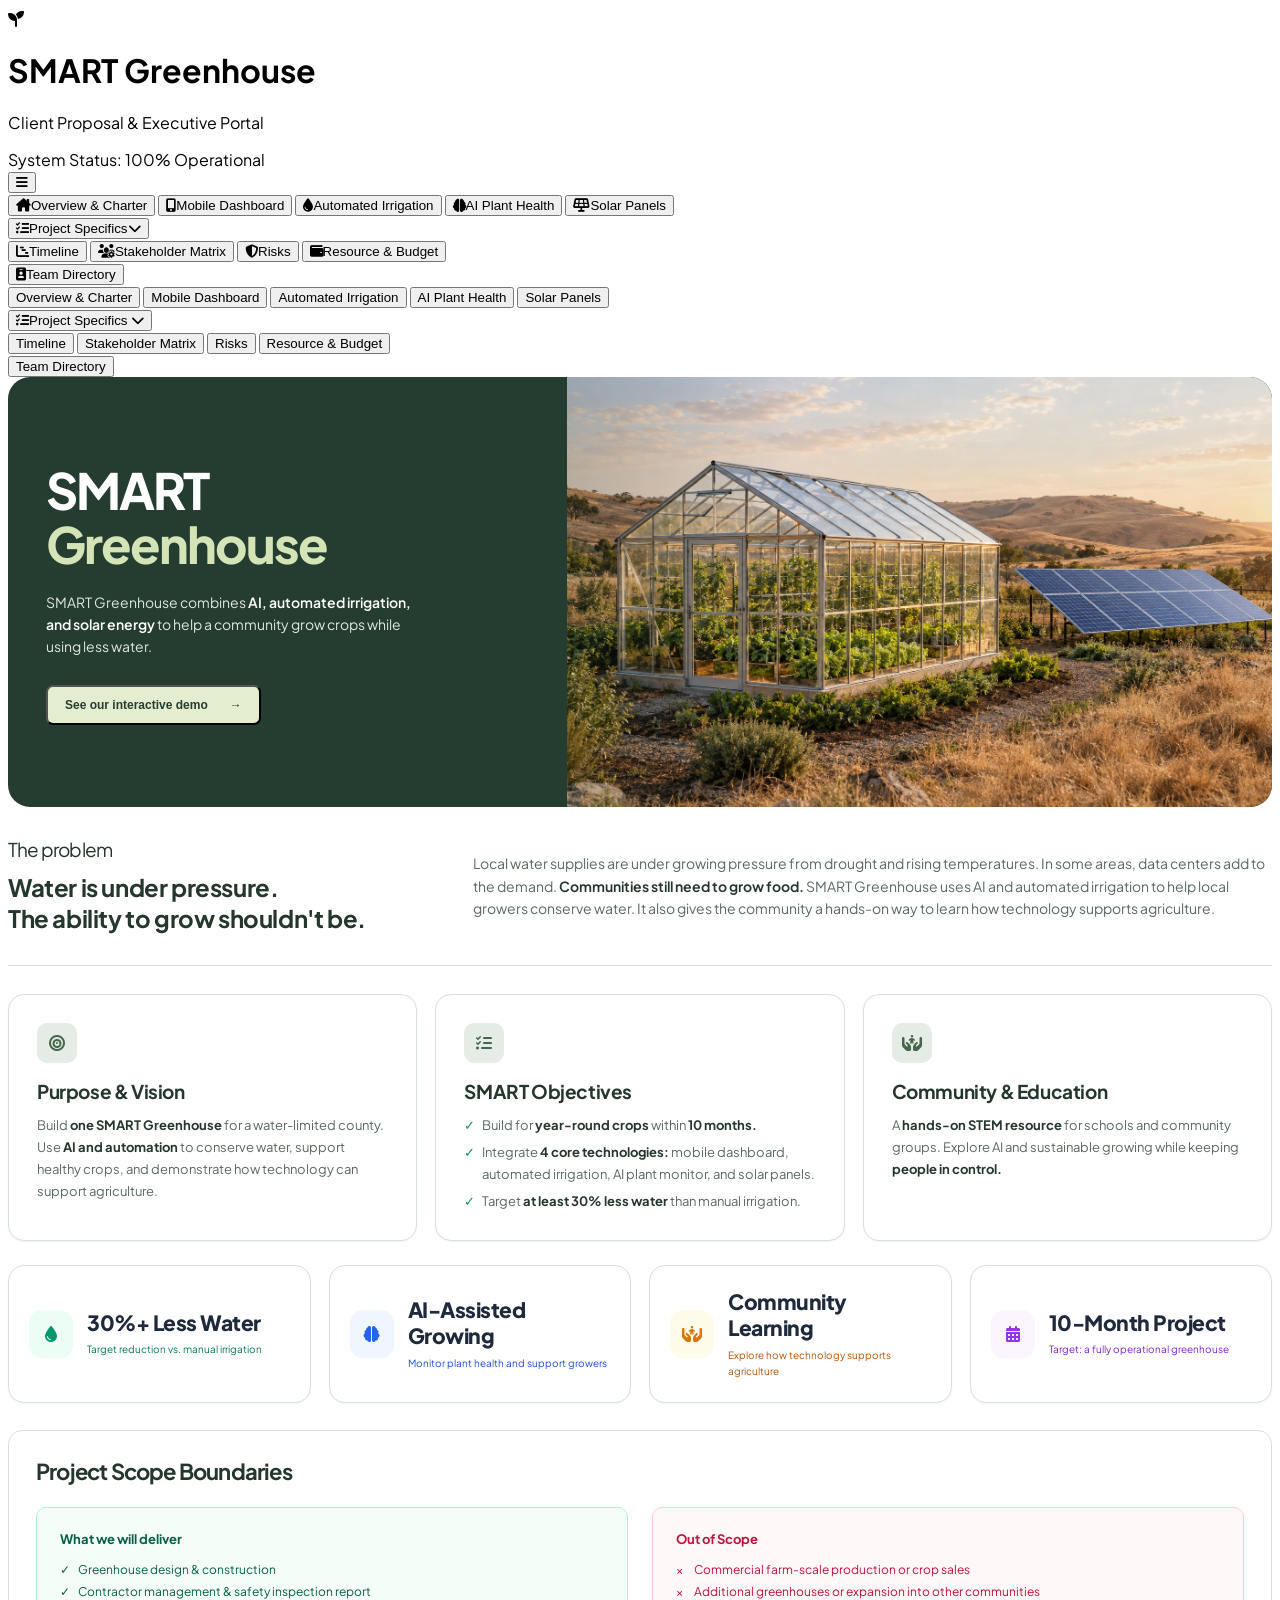
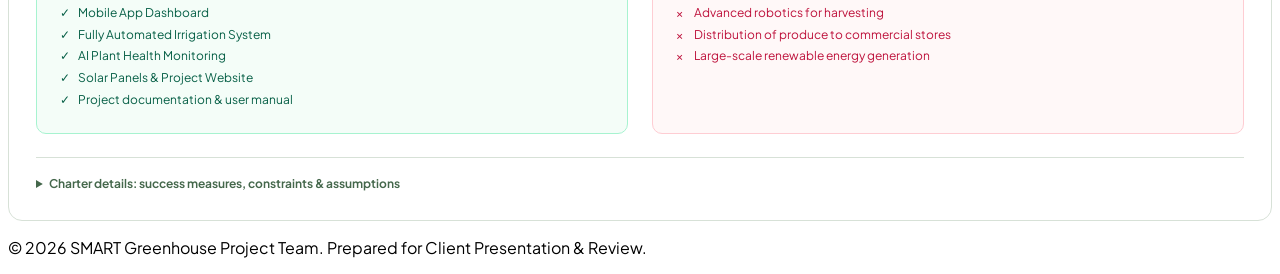
==== commit 8c67aa77: "Merge branch 'main' of https://github.com/Dtm01/smartgreenhouse" ====
--- a/index.html
+++ b/index.html
@@ -40,6 +40,11 @@
             }
         }
     </script>
+    <link rel="stylesheet" href="assets/overview.css">
+    <link rel="stylesheet" href="assets/solar.css">
+    <link rel="stylesheet" href="assets/timeline-network.css">
+    <script defer src="assets/network-data.js"></script>
+    <script defer src="assets/project-network.js"></script>
     <style>
         body { font-family: 'Plus Jakarta Sans', sans-serif; }
         .tab-content { display: none; }
@@ -159,145 +164,121 @@
     <main class="flex-grow max-w-7xl w-full mx-auto px-4 sm:px-6 lg:px-8 py-8">
 
         <!-- ================= 1. HOME / OVERVIEW TAB ================= -->
-        <div id="tab-home" class="tab-content active space-y-8">
-            <div class="relative rounded-3xl bg-gradient-to-r from-sage-800 via-sage-700 to-sage-900 text-white overflow-hidden shadow-xl p-8 sm:p-12">
-                <div class="relative z-10 max-w-2xl space-y-6">
-                    <span class="inline-flex items-center space-x-2 bg-sage-600/60 backdrop-blur-md px-3.5 py-1.5 rounded-full text-xs font-bold tracking-wide uppercase text-sage-100 border border-sage-500/30">
-                        <i class="fa-solid fa-leaf text-sage-300"></i> Client Presentation & Proposal
-                    </span>
-                    <h1 class="text-4xl sm:text-5xl font-extrabold tracking-tight leading-tight">SMART Greenhouse</h1>
-                    <p class="text-lg text-sage-100 font-light leading-relaxed">
-                        A Self-Regulating, Sustainable Horticultural Facility engineered for drought-prone regions, schools, and community organizations through AI, automation, and water-conservation technologies.
-                    </p>
-                    <div class="flex flex-wrap gap-4 pt-2">
-                        <button onclick="switchTab('dashboard')" class="bg-white text-sage-800 font-bold px-6 py-3 rounded-xl shadow-lg hover:bg-sage-50 transition-all flex items-center space-x-2">
-                            <span>Explore Interactive Demo</span>
-                            <i class="fa-solid fa-arrow-right"></i>
-                        </button>
-                        
-                    </div>
-                </div>
-            </div>
-
-            <!-- Key Metrics Grid -->
-            <div class="grid grid-cols-1 sm:grid-cols-2 lg:grid-cols-4 gap-6">
-                <div class="bg-white p-6 rounded-2xl border border-sage-200 shadow-sm flex items-center space-x-4">
-                    <div class="w-14 h-14 rounded-2xl bg-emerald-50 text-emerald-600 flex items-center justify-center text-2xl font-bold">
-                        <i class="fa-solid fa-droplet"></i>
+        <div id="tab-home" class="tab-content active">
+            <section class="hero" aria-labelledby="hero-title">
+            <div class="hero-copy">
+                <h1 id="hero-title">SMART<br><em>Greenhouse</em></h1>
+                <p>SMART Greenhouse combines <strong>AI, automated irrigation, and solar energy</strong> to help a community grow crops while using less water.</p>
+                <button type="button" class="hero-action" onclick="switchTab('dashboard')">See our interactive demo <span aria-hidden="true">&rarr;</span></button>
+            </div>
+            <figure class="hero-image">
+                <img src="assets/overview-greenhouse-concept.png" alt="Concept illustration of a small glass greenhouse filled with crops, with ground-mounted solar panels beside it in a dry rural landscape." width="1672" height="941" fetchpriority="high">
+            </figure>
+        </section>
+
+        <section class="challenge" aria-labelledby="challenge-title">
+            <div>
+                <h2 id="challenge-title">The problem</h2>
+                <h3>Water is under pressure.<br>The ability to grow shouldn't be.</h3>
+            </div>
+            <p>Local water supplies are under growing pressure from drought and rising temperatures. In some areas, data centers add to the demand. <strong>Communities still need to grow food.</strong> SMART Greenhouse uses AI and automated irrigation to help local growers conserve water. It also gives the community a hands-on way to learn how technology supports agriculture.</p>
+        </section>
+
+        <section id="charter" aria-label="Project charter">
+            <div class="story-grid">
+                <article class="story-card">
+                    <span class="card-icon" aria-hidden="true"><i class="fa-solid fa-bullseye"></i></span>
+                    <h3>Purpose &amp; Vision</h3>
+                    <p>Build <strong>one SMART Greenhouse</strong> for a water-limited county. Use <strong>AI and automation</strong> to conserve water, support healthy crops, and demonstrate how technology can support agriculture.</p>
+                </article>
+                <article class="story-card">
+                    <span class="card-icon" aria-hidden="true"><i class="fa-solid fa-list-check"></i></span>
+                    <h3>SMART Objectives</h3>
+                    <ul>
+                        <li>Build for <strong>year-round crops</strong> within <strong>10 months.</strong></li>
+                        <li>Integrate <strong>4 core technologies:</strong> mobile dashboard, automated irrigation, AI plant monitor, and solar panels.</li>
+                        <li>Target <strong>at least 30% less water</strong> than manual irrigation.</li>
+                    </ul>
+                </article>
+                <article class="story-card">
+                    <span class="card-icon" aria-hidden="true"><i class="fa-solid fa-hands-holding-child"></i></span>
+                    <h3>Community &amp; Education</h3>
+                    <p>A <strong>hands-on STEM resource</strong> for schools and community groups. Explore AI and sustainable growing while keeping <strong>people in control.</strong></p>
+                </article>
+            </div>
+
+            <div class="metrics" role="group" aria-label="Project targets and planned capabilities">
+                <div class="metric">
+                    <span class="metric-icon" aria-hidden="true"><i class="fa-solid fa-droplet"></i></span>
+                    <dl><dt>30%+ Less Water</dt><dd><span>Target reduction vs. manual irrigation</span></dd></dl>
+                </div>
+                <div class="metric">
+                    <span class="metric-icon" aria-hidden="true"><i class="fa-solid fa-brain"></i></span>
+                    <dl><dt>AI-Assisted Growing</dt><dd><span>Monitor plant health and support growers</span></dd></dl>
+                </div>
+                <div class="metric">
+                    <span class="metric-icon" aria-hidden="true"><i class="fa-solid fa-hands-holding-child"></i></span>
+                    <dl><dt>Community Learning</dt><dd><span>Explore how technology supports agriculture</span></dd></dl>
+                </div>
+                <div class="metric">
+                    <span class="metric-icon" aria-hidden="true"><i class="fa-solid fa-calendar-days"></i></span>
+                    <dl><dt>10-Month Project</dt><dd><span>Target: a fully operational greenhouse</span></dd></dl>
+                </div>
+            </div>
+        </section>
+
+        <section class="scope" aria-labelledby="scope-title">
+            <h2 id="scope-title">Project Scope Boundaries</h2>
+            <div class="scope-columns">
+                <div class="scope-panel">
+                    <h3>What we will deliver</h3>
+                    <ul>
+                        <li>Greenhouse design &amp; construction</li>
+                        <li>Contractor management &amp; safety inspection report</li>
+                        <li>Mobile App Dashboard</li>
+                        <li>Fully Automated Irrigation System</li>
+                        <li>AI Plant Health Monitoring</li>
+                        <li>Solar Panels &amp; Project Website</li>
+                        <li>Project documentation &amp; user manual</li>
+                    </ul>
+                </div>
+                <div class="scope-panel excluded">
+                    <h3>Out of Scope</h3>
+                    <ul>
+                        <li>Commercial farm-scale production or crop sales</li>
+                        <li>Additional greenhouses or expansion into other communities</li>
+                        <li>Advanced robotics for harvesting</li>
+                        <li>Distribution of produce to commercial stores</li>
+                        <li>Large-scale renewable energy generation</li>
+                    </ul>
+                </div>
+            </div>
+            <details>
+                <summary>Charter details: success measures, constraints &amp; assumptions</summary>
+                <div class="charter-details">
+                    <div>
+                        <h3>How we will define success</h3>
+                        <ul>
+                            <li>Construction and installed systems pass applicable safety tests and final inspection.</li>
+                            <li>The dashboard displays connected sensor data and system status.</li>
+                            <li>Moisture-based irrigation demonstrates at least 30% lower water use against a manual-watering baseline.</li>
+                            <li>AI identifies potential plant-health concerns for review; solar provides power to designated systems.</li>
+                            <li>The website is published and operating / maintenance instructions are handed over.</li>
+                        </ul>
                     </div>
                     <div>
-                        <p class="text-xs font-semibold text-slate-400 uppercase tracking-wider">Water Savings</p>
-                        <p class="text-2xl font-extrabold text-slate-800">30%+ Reduction</p>
-                        <p class="text-xs text-emerald-600 font-medium mt-0.5">vs. manual irrigation</p>
+                        <h3>Project constraints</h3>
+                        <ul>
+                            <li>10-month project timeline, targeting an operational greenhouse by completion.</li>
+                            <li>No more than 25% of project work may be contracted out.</li>
+                            <li>Compliance with local building regulations and applicable safety requirements.</li>
+                        </ul>
+                        <h3>Planning assumptions</h3>
+                        <p>Budget and land will be available; permits will be approved on time; contractors and technology components will be available; and the selected community will have a need for the project.</p>
                     </div>
                 </div>
-                <div class="bg-white p-6 rounded-2xl border border-sage-200 shadow-sm flex items-center space-x-4">
-                    <div class="w-14 h-14 rounded-2xl bg-blue-50 text-blue-600 flex items-center justify-center text-2xl font-bold">
-                        <i class="fa-solid fa-calendar-days"></i>
-                    </div>
-                    <div>
-                        <p class="text-xs font-semibold text-slate-400 uppercase tracking-wider">Project Duration</p>
-                        <p class="text-2xl font-extrabold text-slate-800">6 - 12 Months</p>
-                        <p class="text-xs text-blue-600 font-medium mt-0.5">Operational target</p>
-                    </div>
-                </div>
-                <div class="bg-white p-6 rounded-2xl border border-sage-200 shadow-sm flex items-center space-x-4">
-                    <div class="w-14 h-14 rounded-2xl bg-amber-50 text-amber-600 flex items-center justify-center text-2xl font-bold">
-                        <i class="fa-solid fa-solar-panel"></i>
-                    </div>
-                    <div>
-                        <p class="text-xs font-semibold text-slate-400 uppercase tracking-wider">Renewable Energy</p>
-                        <p class="text-2xl font-extrabold text-slate-800">Solar Powered</p>
-                        <p class="text-xs text-amber-600 font-medium mt-0.5">Self-sustaining grid</p>
-                    </div>
-                </div>
-                <div class="bg-white p-6 rounded-2xl border border-sage-200 shadow-sm flex items-center space-x-4">
-                    <div class="w-14 h-14 rounded-2xl bg-purple-50 text-purple-600 flex items-center justify-center text-2xl font-bold">
-                        <i class="fa-solid fa-brain"></i>
-                    </div>
-                    <div>
-                        <p class="text-xs font-semibold text-slate-400 uppercase tracking-wider">Smart Tech Integration</p>
-                        <p class="text-2xl font-extrabold text-slate-800">5 Core Systems</p>
-                        <p class="text-xs text-purple-600 font-medium mt-0.5">AI-driven diagnostics</p>
-                    </div>
-                </div>
-            </div>
-
-            <!-- Purpose, Vision & Objectives -->
-            <div class="grid grid-cols-1 lg:grid-cols-3 gap-8">
-                <div class="bg-white p-8 rounded-2xl border border-sage-200 shadow-sm space-y-4">
-                    <div class="w-12 h-12 rounded-xl bg-sage-100 text-sage-700 flex items-center justify-center text-xl font-bold">
-                        <i class="fa-solid fa-bullseye"></i>
-                    </div>
-                    <h3 class="text-xl font-bold text-sage-900">Purpose & Vision</h3>
-                    <p class="text-slate-600 text-sm leading-relaxed">
-                        The purpose of SMART Greenhouse is to enable sustainable crop production in drought-prone regions through the use of AI, automation, and water-conservation technologies. When completed, it will provide a self-regulating horticultural facility that minimizes water consumption, improves plant health, and serves as an educational resource for schools and community organizations.
-                    </p>
-                </div>
-                <div class="bg-white p-8 rounded-2xl border border-sage-200 shadow-sm space-y-4">
-                    <div class="w-12 h-12 rounded-xl bg-sage-100 text-sage-700 flex items-center justify-center text-xl font-bold">
-                        <i class="fa-solid fa-list-check"></i>
-                    </div>
-                    <h3 class="text-xl font-bold text-sage-900">SMART Objectives</h3>
-                    <ul class="space-y-2 text-sm text-slate-600">
-                        <li class="flex items-start space-x-2">
-                            <i class="fa-solid fa-check text-emerald-600 mt-1"></i>
-                            <span>Construct a small-scale greenhouse structure capable of supporting year-round crops.</span>
-                        </li>
-                        <li class="flex items-start space-x-2">
-                            <i class="fa-solid fa-check text-emerald-600 mt-1"></i>
-                            <span>Integrate 5 core smart technologies: Mobile App, Irrigation, AI Monitoring, Solar, and Website.</span>
-                        </li>
-                        <li class="flex items-start space-x-2">
-                            <i class="fa-solid fa-check text-emerald-600 mt-1"></i>
-                            <span>Reduce water consumption by at least 30% compared to traditional manual methods.</span>
-                        </li>
-                    </ul>
-                </div>
-                <div class="bg-white p-8 rounded-2xl border border-sage-200 shadow-sm space-y-4">
-                    <div class="w-12 h-12 rounded-xl bg-sage-100 text-sage-700 flex items-center justify-center text-xl font-bold">
-                        <i class="fa-solid fa-hands-holding-child"></i>
-                    </div>
-                    <h3 class="text-xl font-bold text-sage-900">Community & Education</h3>
-                    <p class="text-slate-600 text-sm leading-relaxed">
-                        Serving communities in drought-prone regions, schools, and community organizations. The greenhouse serves as a hands-on STEM learning resource, demonstrating how artificial intelligence and sustainable farming practices work together to support growers without replacing human oversight.
-                    </p>
-                </div>
-            </div>
-
-            <!-- Scope In / Out Table -->
-            <div class="bg-white rounded-2xl border border-sage-200 shadow-sm p-8 space-y-6">
-                <h3 class="text-2xl font-bold text-sage-900">Project Scope Boundaries</h3>
-                <div class="grid grid-cols-1 md:grid-cols-2 gap-6">
-                    <div class="bg-emerald-50/50 p-6 rounded-xl border border-emerald-200 space-y-3">
-                        <h4 class="font-bold text-emerald-900 flex items-center space-x-2">
-                            <i class="fa-solid fa-circle-check text-emerald-600"></i>
-                            <span>In Scope</span>
-                        </h4>
-                        <ul class="space-y-2 text-sm text-emerald-800">
-                            <li><i class="fa-solid fa-check mr-2 text-emerald-600"></i>Greenhouse design & construction</li>
-                            <li><i class="fa-solid fa-check mr-2 text-emerald-600"></i>Contractor management & safety inspection</li>
-                            <li><i class="fa-solid fa-check mr-2 text-emerald-600"></i>Mobile App Dashboard</li>
-                            <li><i class="fa-solid fa-check mr-2 text-emerald-600"></i>Fully Automated Irrigation System</li>
-                            <li><i class="fa-solid fa-check mr-2 text-emerald-600"></i>AI Plant Health Monitoring</li>
-                            <li><i class="fa-solid fa-check mr-2 text-emerald-600"></i>Solar Panels & Project Website</li>
-                        </ul>
-                    </div>
-                    <div class="bg-rose-50/50 p-6 rounded-xl border border-rose-200 space-y-3">
-                        <h4 class="font-bold text-rose-900 flex items-center space-x-2">
-                            <i class="fa-solid fa-circle-xmark text-rose-600"></i>
-                            <span>Out of Scope</span>
-                        </h4>
-                        <ul class="space-y-2 text-sm text-rose-800">
-                            <li><i class="fa-solid fa-xmark mr-2 text-rose-600"></i>Commercial farm-scale production & crop sale</li>
-                            <li><i class="fa-solid fa-xmark mr-2 text-rose-600"></i>Multi-greenhouse expansion</li>
-                            <li><i class="fa-solid fa-xmark mr-2 text-rose-600"></i>Advanced robotics for harvesting</li>
-                            <li><i class="fa-solid fa-xmark mr-2 text-rose-600"></i>Distribution of produce to commercial stores</li>
-                            <li><i class="fa-solid fa-xmark mr-2 text-rose-600"></i>Large-scale renewable energy generation</li>
-                        </ul>
-                    </div>
-                </div>
-            </div>
+            </details>
+        </section>
         </div>
 
         <!-- ================= 2. MOBILE APP DASHBOARD TAB ================= -->
@@ -758,73 +739,154 @@
         </div>
 
         <!-- ================= 5. SOLAR PANELS TAB ================= -->
-        <div id="tab-solar" class="tab-content space-y-8">
-            <div class="bg-white rounded-2xl border border-sage-200 shadow-sm p-6 sm:p-8 flex flex-col md:flex-row justify-between items-start md:items-center gap-4">
+        <div id="tab-solar" class="tab-content">
+            <svg class="icon-definitions" aria-hidden="true" xmlns="http://www.w3.org/2000/svg">
+                    <defs>
+                        <symbol id="solar-sun" viewBox="0 0 24 24"><circle cx="12" cy="12" r="4"/><path d="M12 1v2M12 21v2M1 12h2M21 12h2M4 4l2 2M18 18l2 2M4 20l2-2M18 6l2-2"/></symbol>
+                        <symbol id="solar-leaf" viewBox="0 0 24 24"><path d="M4 21c0-7 6-13 13-15M5 17C0 4 12 2 21 3c0 11-2 17-11 17"/></symbol>
+                        <symbol id="solar-battery" viewBox="0 0 24 24"><rect x="2" y="6" width="18" height="12" rx="2"/><path d="M22 10v4M6 9v6M10 9v6M14 9v6"/></symbol>
+                        <symbol id="solar-house" viewBox="0 0 24 24"><path d="m2 11 10-9 10 9M4 9v12h16V9M9 21V11h6v10M4 15h5M15 15h5"/></symbol>
+                        <symbol id="solar-signal" viewBox="0 0 24 24"><path d="M3 21v-4M9 21V12M15 21V7M21 21V2"/></symbol>
+                        <symbol id="solar-book" viewBox="0 0 24 24"><path d="M12 5C8 2 4 3 2 4v15c3-1 6-1 10 1 4-2 7-2 10-1V4c-2-1-6-2-10 1ZM12 5v15"/></symbol>
+                    </defs>
+                </svg>
+            <section class="hero" aria-labelledby="solar-title">
+                <div class="hero-copy">
+                    <p class="lead">Lead: Aiden Lee</p>
+                    <h1 id="solar-title">Solar Panels &amp; Renewable Energy</h1>
+                    <p>Solar panels help power <strong>irrigation, plant-health monitoring, and ventilation</strong></p>
+                    <span class="solar-pill"><svg class="icon" aria-hidden="true"><use href="#solar-sun"/></svg>Active Generation: 2.4 kW</span>
+                </div>
+                <figure class="solar-photo">
+                    <img src="assets/solar-panels-concept.png" alt="Concept illustration of solar panels in the foreground with a small crop-filled greenhouse behind them." width="1536" height="1024" fetchpriority="high">
+                </figure>
+            </section>
+
+            <div class="demo-toolbar">
                 <div>
-                    <span class="text-xs font-bold text-sage-600 uppercase tracking-widest">Lead: Aiden Lee</span>
-                    <h2 class="text-3xl font-extrabold text-sage-900">Solar Panels & Renewable Energy</h2>
-                    <p class="text-slate-600 text-sm mt-1">Self-sustaining green energy grid powering sensors, pumps, and automated roof vents.</p>
-                </div>
-                <div class="bg-amber-50 border border-amber-200 px-4 py-2 rounded-xl text-amber-800 font-bold text-sm flex items-center space-x-2">
-                    <i class="fa-solid fa-sun text-amber-500 animate-spin" style="animation-duration: 10s;"></i>
-                    <span>Active Generation: 2.4 kW</span>
-                </div>
-            </div>
-
-            <div class="grid grid-cols-1 lg:grid-cols-3 gap-8">
-                <div class="bg-white p-8 rounded-2xl border border-sage-200 shadow-sm space-y-6 lg:col-span-1">
-                    <h3 class="text-xl font-bold text-sage-900">Energy Distribution</h3>
-                    <div class="space-y-4 text-sm">
-                        <div class="flex justify-between items-center pb-2 border-b border-sage-100">
-                            <span class="text-slate-600">Irrigation Pumps</span>
-                            <span class="font-bold text-sage-900">0.8 kW</span>
-                        </div>
-                        <div class="flex justify-between items-center pb-2 border-b border-sage-100">
-                            <span class="text-slate-600">AI Edge Sensors</span>
-                            <span class="font-bold text-sage-900">0.4 kW</span>
-                        </div>
-                        <div class="flex justify-between items-center pb-2 border-b border-sage-100">
-                            <span class="text-slate-600">Battery Storage (LiFePO4)</span>
-                            <span class="font-bold text-emerald-600">Charging (94%)</span>
-                        </div>
-                        <div class="flex justify-between items-center">
-                            <span class="text-slate-600">Roof Actuators</span>
-                            <span class="font-bold text-sage-900">0.2 kW</span>
-                        </div>
+                    <h2>Your greenhouse energy, at a glance.</h2>
+                    <p>A sample solar app home screen showing generation and greenhouse energy use on a sunny day.</p>
+                </div>
+            </div>
+
+            <div class="dashboard">
+                <div class="phone-column">
+                    <section class="phone" aria-label="Solar app phone mockup">
+                        <div class="phone-screen">
+                            <div class="phone-status" aria-hidden="true">
+                                <span id="solar-phone-time">12:30</span>
+                                <span class="status-icons"><svg class="icon"><use href="#solar-signal"/></svg><svg class="icon"><use href="#solar-battery"/></svg></span>
+                            </div>
+                            <div class="app-header">
+                                <div><h3>Greenhouse Solar</h3><p>Greenhouse Zone A &middot; Sample data</p></div>
+                                <svg class="icon" aria-hidden="true"><use href="#solar-sun"/></svg>
+                            </div>
+                            <div class="phone-body">
+                                <div class="generation">
+                                    <span class="generation-label"><span class="dot" aria-hidden="true"></span><span id="solar-generation-status">Generating solar power</span></span>
+                                    <div class="power-ring" id="solar-power-ring">
+                                        <div class="power-ring-inner">
+                                            <svg class="icon" aria-hidden="true"><use href="#solar-sun"/></svg>
+                                            <strong><span id="solar-phone-generation" style="font: inherit; color: inherit;">2.4</span> <span>kW</span></strong>
+                                            <small>Solar generation now</small>
+                                        </div>
+                                    </div>
+                                </div>
+                                <div class="phone-mini-grid">
+                                    <div class="phone-mini">
+                                        <span>Greenhouse using</span><strong>1.4 kW</strong><small id="solar-load-source">Supplied by solar</small>
+                                    </div>
+                                    <div class="phone-mini">
+                                        <span>Battery level</span><strong id="solar-phone-battery">94%</strong><small id="solar-battery-mode">Charging &middot; 1.0 kW</small>
+                                        <div class="battery-track" aria-hidden="true"><span id="solar-battery-fill"></span></div>
+                                    </div>
+                                </div>
+                                <div class="phone-chart">
+                                    <h4>Typical solar output <span style="font-weight: 400;">(kW)</span></h4>
+                                    <svg viewBox="0 0 260 78" role="img" aria-labelledby="solar-chart-title solar-chart-desc">
+                                        <title id="solar-chart-title">Illustrative daily solar generation</title>
+                                        <desc id="solar-chart-desc">Solar output rises from zero in the morning, peaks around midday, and returns to zero at sunset. This is a sample curve, not measured data.</desc>
+                                        <defs><linearGradient id="solar-chart-fill" x1="0" x2="0" y1="0" y2="1"><stop offset="0%" stop-color="#edc76e" stop-opacity=".3"/><stop offset="100%" stop-color="#edc76e" stop-opacity="0"/></linearGradient></defs>
+                                        <path d="M0 74H260M0 39H260M0 4H260" stroke="#304734" stroke-width="1"/>
+                                        <path d="M0 74 20 73 40 65 60 48 80 27 100 12 120 5 140 10 160 25 180 43 200 60 220 71 240 74 260 74V78H0Z" fill="url(#solar-chart-fill)"/>
+                                        <path d="M0 74 20 73 40 65 60 48 80 27 100 12 120 5 140 10 160 25 180 43 200 60 220 71 240 74 260 74" fill="none" stroke="#edc76e" stroke-width="2.5" stroke-linejoin="round"/>
+                                    </svg>
+                                    <div class="axis-labels" aria-hidden="true"><span>6 AM</span><span>Noon</span><span>6 PM</span></div>
+                                </div>
+                                <div class="app-note">
+                                    <svg class="icon" aria-hidden="true"><use href="#solar-leaf"/></svg>
+                                    <p id="solar-app-insight">Solar is meeting the greenhouse's current demand. Extra energy is charging the battery.</p>
+                                </div>
+                            </div>
+                            <div class="app-footer">Solar overview &middot; Illustrative app home screen</div>
+                        </div>
+                    </section>
+                    <p class="phone-caption">A proposed view within the greenhouse app&mdash;designed to help operators understand energy at a glance.</p>
+                </div>
+
+                <div class="right-column">
+                    <section class="card" aria-labelledby="solar-flow-title">
+                        <div class="card-heading">
+                            <h2 id="solar-flow-title">Where the power goes</h2>
+                            <span id="solar-scenario-badge" class="scenario-badge">Sunny day &middot; Sample</span>
+                        </div>
+                        <div class="energy-flow" role="group" aria-label="Sample energy balance">
+                            <div class="energy-node"><svg class="icon" aria-hidden="true"><use href="#solar-sun"/></svg><div><strong id="solar-flow-generation">2.4 kW</strong><span>Solar generation</span></div></div>
+                            <span class="flow-arrow" aria-hidden="true">&rarr;</span>
+                            <div class="energy-node"><svg class="icon" aria-hidden="true"><use href="#solar-house"/></svg><div><strong>1.4 kW</strong><span>Greenhouse use</span></div></div>
+                            <span class="flow-arrow" aria-hidden="true" id="solar-battery-arrow">&rarr;</span>
+                            <div class="energy-node"><svg class="icon" aria-hidden="true"><use href="#solar-battery"/></svg><div><strong id="solar-flow-battery">1.0 kW</strong><span id="solar-flow-battery-label">To battery</span></div></div>
+                        </div>
+                        <p class="flow-explainer" id="solar-flow-explainer">2.4 kW generated = 1.4 kW for greenhouse systems + 1.0 kW to battery storage.</p>
+                    </section>
+
+                    <section class="card" aria-labelledby="solar-loads-title">
+                        <div class="card-heading"><h2 id="solar-loads-title">Powering the greenhouse</h2></div>
+                        <div class="load-row">
+                            <div class="load-label"><span>Irrigation pumps</span><strong>0.8 kW</strong></div>
+                            <div class="load-track" aria-hidden="true"><span style="width: 57.1429%;"></span></div>
+                        </div>
+                        <div class="load-row">
+                            <div class="load-label"><span>AI monitoring &amp; sensors</span><strong>0.4 kW</strong></div>
+                            <div class="load-track" aria-hidden="true"><span style="width: 28.5714%;"></span></div>
+                        </div>
+                        <div class="load-row">
+                            <div class="load-label"><span>Ventilation &amp; roof actuators</span><strong>0.2 kW</strong></div>
+                            <div class="load-track" aria-hidden="true"><span style="width: 14.2857%;"></span></div>
+                        </div>
+                        <div class="load-total"><span>Total system demand</span><span>1.4 kW</span></div>
+                        <p class="load-footnote">Illustrative snapshot with all three loads active. Actual demand varies with watering schedules and environmental conditions.</p>
+                    </section>
+
+                    <div class="benefits">
+                        <article class="benefit">
+                            <svg class="icon" aria-hidden="true"><use href="#solar-battery"/></svg>
+                            <h3>Store energy for later</h3>
+                            <p>Battery storage could save surplus solar energy for use after sunset. Runtime depends on battery capacity and greenhouse demand.</p>
+                        </article>
+                        <article class="benefit">
+                            <svg class="icon" aria-hidden="true"><use href="#solar-book"/></svg>
+                            <h3>Make energy a learning opportunity</h3>
+                            <p>Help students and community members see how sunlight can support irrigation, AI monitoring, and sustainable agriculture.</p>
+                        </article>
                     </div>
                 </div>
-
-                <div class="bg-white p-8 rounded-2xl border border-sage-200 shadow-sm space-y-6 lg:col-span-2">
-                    <h3 class="text-xl font-bold text-sage-900">Sustainable Power Architecture</h3>
-                    <p class="text-slate-600 text-sm leading-relaxed">
-                        The solar panel subsystem ensures the SMART Greenhouse operates entirely off-grid or semi-autonomously in remote drought-stricken communities. By harnessing renewable solar energy, the facility underscores its environmental commitment to sustainable food production without adding to local carbon footprints or drawing on fragile community power grids.
-                    </p>
-                    <div class="grid grid-cols-1 md:grid-cols-2 gap-4 pt-2">
-                        <div class="p-4 rounded-xl bg-sage-50 border border-sage-200 space-y-1">
-                            <h4 class="font-bold text-sage-800 text-sm"><i class="fa-solid fa-battery-half text-amber-600 mr-2"></i>High-Capacity Storage</h4>
-                            <p class="text-xs text-slate-600">Stores excess daytime energy to maintain uninterrupted 24/7 sensor and pump operation.</p>
-                        </div>
-                        <div class="p-4 rounded-xl bg-sage-50 border border-sage-200 space-y-1">
-                            <h4 class="font-bold text-sage-800 text-sm"><i class="fa-solid fa-leaf text-emerald-600 mr-2"></i>Reduced Operational Emissions</h4>
-                            <p class="text-xs text-slate-600">Solar power can reduce emissions from grid electricity during operation, although panel manufacturing and installation still produce emissions.</p>
-                        </div>
-                    </div>
-                </div>
-            </div>
+            </div>
+            <p class="concept-note">Design concept only. All readings are simulated, not live telemetry. The image is an AI-generated concept. Battery storage is shown as a proposed capability; final capacity and power coverage would require engineering validation.</p>
         </div>
 
         <!-- ================= 7.  TIMELINE TAB ================= -->
         <div id="tab-gantt" class="tab-content space-y-8">
             <div class="bg-white rounded-2xl border border-sage-200 shadow-sm p-6 sm:p-8">
                 <span class="text-xs font-bold text-sage-600 uppercase tracking-widest">Schedule Management</span>
-                <h2 class="text-3xl font-extrabold text-sage-900">Project Timeline & Gantt Chart</h2>
+                <h2 class="text-3xl font-extrabold text-sage-900">Project Timeline</h2>
                 <p class="text-slate-600 text-sm mt-1">Explore the eight project phases and expand any phase to see its scheduled tasks.</p>
             </div>
 
             <div class="bg-white rounded-2xl border border-sage-200 shadow-sm p-5 sm:p-7 space-y-4">
                 <div class="flex flex-col gap-3 sm:flex-row sm:items-center sm:justify-between">
                     <div>
-                        <h3 class="font-bold text-sage-900">Schedule overview</h3>
+                        <h3 class="font-bold text-sage-900">Gantt Chart</h3>
                         <p id="gantt-date-range" class="text-xs text-slate-500 mt-1"></p>
                     </div>
                     <div class="flex items-center gap-2">
@@ -852,6 +914,28 @@
                 </div>
                 <p class="text-xs text-slate-500">Float is calculated to the next linked task’s start; the end marker shows when its predecessor must be complete. Day counts exclude weekends; no holiday calendar is applied.</p>
             </div>
+
+        <section id="project-network-section" class="card" aria-labelledby="simple-network-title">
+            <div class="section-heading">
+                <h2 id="simple-network-title">Project Network Diagram</h2>
+            </div>
+            <div class="legend">
+                <span><i class="swatch critical" aria-hidden="true"></i>Contains critical activities</span>
+                <span><i class="swatch" aria-hidden="true"></i>Noncritical workstream</span>
+                <span><i class="critical-line" aria-hidden="true"></i>Contains a critical driving link</span>
+            </div>
+            <div class="toolbar no-print">
+                <div class="zoom-controls">
+                    <button type="button" data-zoom="out" aria-label="Zoom network out">−</button>
+                    <output id="zoom-value" aria-live="polite">...</output>
+                    <button type="button" data-zoom="in" aria-label="Zoom network in">+</button>
+                </div>
+            </div>
+            <div id="network-viewport" class="network-viewport" tabindex="0" role="region" aria-label="Simplified workstream network; scroll or zoom for details">
+                <div id="network-canvas" class="network-canvas"></div>
+            </div>
+            <aside id="phase-inspector" class="inspector" aria-live="polite"><h3>Explore a handoff</h3><p>Select a workstream box to see which specific activities connect it to the rest of the project.</p></aside>
+        </section>
         </div>
 
         
@@ -1760,6 +1844,10 @@
             window.scrollTo({ top: 0, behavior: 'smooth' });
         }
 
+        if (window.location.hash === '#tab-dashboard') {
+            switchTab('dashboard');
+        }
+
         function toggleProjectSpecificsMenu() {
             const menu = document.getElementById('mobile-project-specifics');
             const toggle = document.getElementById('mobile-project-specifics-toggle');
--- a/assets/overview.css
+++ b/assets/overview.css
@@ -0,0 +1,108 @@
+#tab-home {
+    --forest: #243d30;
+    --green: #44674b;
+    --ink: #25372d;
+    --muted: #59695f;
+    --line: #d7e1d7;
+    color: var(--ink);
+    line-height: 1.6;
+}
+
+#tab-home .hero { display: grid; grid-template-columns: .95fr 1.2fr; background: var(--forest); color: white; border-radius: 22px; overflow: hidden; min-height: 430px; }
+#tab-home .hero-copy { padding: 42px 32px 38px 38px; align-self: center; }
+#tab-home h1 { margin: 0 0 20px; font-size: clamp(36px, 3.9vw, 52px); line-height: 1.08; letter-spacing: -2px; font-weight: 750; }
+#tab-home h1 em { font-style: normal; color: #d4e4b7; }
+#tab-home .hero-copy > p { margin: 0; color: #e0e8df; font-size: 14px; max-width: 390px; }
+#tab-home .hero-copy > p strong { color: white; font-weight: 600; }
+#tab-home .hero-action { display: inline-flex; gap: 22px; align-items: center; margin-top: 27px; padding: 11px 17px; border-radius: 7px; background: #e4edcf; color: var(--forest); font-size: 12px; font-weight: 700; text-decoration: none; }
+#tab-home .hero-action:hover { background: white; }
+#tab-home .hero-action:focus-visible,
+#tab-home summary:focus-visible { outline: 3px solid #aa670d; outline-offset: 5px; }
+#tab-home .hero-image { position: relative; margin: 0; min-height: 100%; }
+#tab-home .hero-image img { width: 100%; height: 100%; position: absolute; object-fit: cover; object-position: 51% center; }
+#tab-home .hero-image::after { content: ""; position: absolute; inset: 0; background: linear-gradient(90deg, #243d3033, transparent 30%, #0000000a); pointer-events: none; }
+#tab-home .challenge { display: grid; grid-template-columns: .7fr 1.3fr; gap: 34px; padding: 31px 0; margin-bottom: 4px; border-bottom: 1px solid var(--line); align-items: center; }
+#tab-home h2 { font-size: 26px; font-weight: 700; letter-spacing: -.8px; line-height: 1.25; margin: 0; }
+#tab-home h3 { margin: 16px 0 10px; font-size: 19px; font-weight: 700; line-height: 1.3; letter-spacing: -.4px; }
+#tab-home .challenge h2 { font-size: 19px; font-weight: 400; margin-bottom: 10px; }
+#tab-home .challenge h3 { margin: 0; font-size: 24px; }
+#tab-home .challenge p:last-child { color: var(--muted); font-size: 14px; margin: 0; }
+#tab-home .challenge strong { color: var(--ink); font-weight: 650; }
+#tab-home #charter { margin-top: 28px; }
+#tab-home .story-grid { display: grid; grid-template-columns: repeat(3, 1fr); gap: 18px; }
+#tab-home .story-card { background: white; border: 1px solid var(--line); border-radius: 16px; padding: 28px; box-shadow: 0 1px 2px #243d3010; }
+#tab-home .card-icon { display: grid; place-items: center; width: 40px; height: 40px; background: #e5ebe5; border-radius: 10px; color: var(--green); }
+#tab-home .story-card p,
+#tab-home .story-card ul { margin: 0; color: var(--muted); font-size: 13px; line-height: 1.7; }
+#tab-home .story-card ul { padding-left: 0; list-style: none; }
+#tab-home .story-card li { position: relative; padding-left: 18px; }
+#tab-home .story-card li::before { content: "\2713"; position: absolute; left: 0; color: #059669; }
+#tab-home .story-card strong { color: var(--ink); font-weight: 700; }
+#tab-home .story-card li + li { margin-top: 5px; }
+#tab-home .metrics { display: grid; grid-template-columns: repeat(4, minmax(0, 1fr)); gap: 18px; margin-top: 24px; }
+#tab-home .metric { display: flex; align-items: center; gap: 14px; padding: 23px 20px; background: white; border: 1px solid var(--line); border-radius: 16px; box-shadow: 0 1px 2px #243d3010; }
+#tab-home .metric-icon { display: grid; place-items: center; flex-shrink: 0; width: 44px; height: 48px; border-radius: 13px; background: #ecfdf5; color: #059669; }
+#tab-home .metric:nth-child(2) .metric-icon { background: #eff6ff; color: #2563eb; }
+#tab-home .metric:nth-child(3) .metric-icon { background: #fffbeb; color: #d97706; }
+#tab-home .metric:nth-child(4) .metric-icon { background: #faf5ff; color: #9333ea; }
+#tab-home .metric dl { margin: 0; min-width: 0; }
+#tab-home .metric dt { font-size: 21px; font-weight: 800; letter-spacing: -.5px; line-height: 1.25; color: #1e293b; }
+#tab-home .metric dd { margin: 4px 0 0; }
+#tab-home .metric dd span { display: block; color: #047857; font-size: 10px; margin-top: 5px; }
+#tab-home .metric:nth-child(2) dd span { color: #1d4ed8; }
+#tab-home .metric:nth-child(3) dd span { color: #b45309; }
+#tab-home .metric:nth-child(4) dd span { color: #7e22ce; }
+#tab-home .scope { margin-top: 27px; background: white; border: 1px solid var(--line); border-radius: 14px; padding: 27px; }
+#tab-home .scope > h2 { font-size: 22px; }
+#tab-home .scope-columns { display: grid; grid-template-columns: 1fr 1fr; gap: 24px; margin-top: 22px; }
+#tab-home .scope-panel { padding: 23px; border: 1px solid #a7f3d0; border-radius: 10px; background: #f4fdf8; color: #065f46; }
+#tab-home .scope-panel.excluded { border-color: #fecdd3; background: #fff8f8; color: #be123c; }
+#tab-home .scope .scope-panel ul { list-style: none; padding: 0; color: inherit; }
+#tab-home .scope-panel li { position: relative; padding-left: 18px; }
+#tab-home .scope-panel li::before { content: "\2713"; position: absolute; left: 0; }
+#tab-home .scope-panel.excluded li::before { content: "\00d7"; }
+#tab-home .scope h3 { margin: 0 0 11px; font-size: 13px; letter-spacing: 0; }
+#tab-home .scope ul { margin: 0; padding-left: 17px; font-size: 12px; color: var(--muted); line-height: 1.8; list-style: disc; }
+#tab-home .scope li::marker { color: var(--green); }
+#tab-home details { border-top: 1px solid var(--line); margin-top: 23px; padding-top: 16px; }
+#tab-home summary { cursor: pointer; color: var(--green); font-size: 12px; font-weight: 650; width: fit-content; }
+#tab-home .charter-details { display: grid; grid-template-columns: 1fr 1fr; gap: 25px; margin-top: 20px; }
+#tab-home .charter-details h3 { margin-top: 15px; }
+#tab-home .charter-details p { color: var(--muted); font-size: 12px; margin: 0; }
+
+@media (min-width: 1400px) {
+    #tab-home .hero { min-height: 450px; }
+}
+@media (max-width: 1100px) {
+    #tab-home .metrics { grid-template-columns: repeat(2, minmax(0, 1fr)); }
+}
+@media (max-width: 900px) {
+    #tab-home .hero { grid-template-columns: 1fr 1fr; }
+    #tab-home .hero-copy { padding: 30px 24px; }
+    #tab-home h1 { font-size: 40px; }
+    #tab-home .story-card { padding: 19px; }
+}
+@media (max-width: 650px) {
+    #tab-home .hero { grid-template-columns: 1fr; }
+    #tab-home .hero-copy { padding: 31px 26px; }
+    #tab-home h1 { font-size: 43px; }
+    #tab-home .hero-image { min-height: 250px; }
+    #tab-home .challenge { grid-template-columns: 1fr; gap: 14px; padding: 25px 0; }
+    #tab-home .story-grid,
+    #tab-home .scope-columns,
+    #tab-home .charter-details { grid-template-columns: 1fr; }
+    #tab-home .story-card { padding: 22px; }
+    #tab-home .metrics { grid-template-columns: 1fr; gap: 10px; }
+    #tab-home .metric { padding: 16px; }
+    #tab-home .metric dt { font-size: 23px; }
+    #tab-home .scope { padding: 22px; }
+    #tab-home .scope-columns { gap: 20px; }
+}
+@media print {
+    #tab-home { print-color-adjust: exact; -webkit-print-color-adjust: exact; }
+    #tab-home .hero-action { display: none; }
+    #tab-home .hero,
+    #tab-home .story-card,
+    #tab-home .metrics,
+    #tab-home .scope { break-inside: avoid; }
+}
--- a/assets/solar.css
+++ b/assets/solar.css
@@ -0,0 +1,117 @@
+#tab-solar { color: var(--forest); line-height: 1.6; --forest: #243d30; --green: #44674b; --muted: #59695f; --line: #d7e1d7; --paper: #f4f7f4; --amber: #a85b08; }
+#tab-solar h1, #tab-solar h2, #tab-solar h3 { font-weight: 700; }
+#tab-solar .icon { width: 21px; height: 21px; fill: none; stroke: currentColor; stroke-width: 1.8; stroke-linecap: round; stroke-linejoin: round; flex-shrink: 0; }
+#tab-solar h1, #tab-solar h2, #tab-solar h3, #tab-solar p { margin: 0; }
+#tab-solar h1 { font-size: 30px; line-height: 1.25; letter-spacing: -1px; margin-bottom: 6px; }
+#tab-solar h2 { font-size: 21px; line-height: 1.35; letter-spacing: -.6px; }
+#tab-solar h3 { font-size: 14px; letter-spacing: -.2px; }
+#tab-solar .hero { display: grid; grid-template-columns: 1fr 1.12fr; min-height: 310px; background: white; border: 1px solid var(--line); border-radius: 16px; overflow: hidden; }
+#tab-solar .hero-copy { padding: 32px; align-self: center; }
+#tab-solar .hero-copy > p { font-size: 13px; color: var(--muted); }
+#tab-solar .hero-copy .lead { font-size: 10px; text-transform: uppercase; letter-spacing: 1px; color: var(--green); margin-bottom: 5px; font-weight: 600; }
+#tab-solar .hero-copy strong { color: var(--forest); }
+#tab-solar .solar-pill { display: inline-flex; gap: 7px; align-items: center; margin-top: 20px; padding: 8px 12px; border: 1px solid #f1d8a5; color: #88500c; background: #fffaed; border-radius: 10px; font-size: 11px; font-weight: 600; white-space: nowrap; flex-shrink: 0; }
+#tab-solar .solar-pill .icon { width: 15px; height: 15px; }
+#tab-solar .solar-photo { position: relative; margin: 0; min-height: 100%; }
+#tab-solar .solar-photo img { position: absolute; width: 100%; height: 100%; object-fit: cover; object-position: 70% center; }
+#tab-solar .demo-toolbar { display: flex; justify-content: space-between; align-items: center; gap: 22px; margin: 27px 0 22px; }
+#tab-solar .demo-toolbar p { color: var(--muted); font-size: 12px; margin-top: 5px; }
+#tab-solar .dashboard { display: grid; grid-template-columns: 360px minmax(0, 1fr); gap: 28px; align-items: start; }
+#tab-solar .phone-column { display: flex; flex-direction: column; align-items: center; }
+#tab-solar .phone { width: 100%; max-width: 350px; padding: 11px; border: 3px solid #35443b; border-radius: 43px; background: #16231c; box-shadow: 0 15px 32px #243d3021; }
+#tab-solar .phone-screen { border: 1px solid #32443a; border-radius: 30px; background: #0e1e16; color: #f4f8f2; overflow: hidden; }
+#tab-solar .phone-status { display: flex; justify-content: space-between; align-items: center; height: 34px; padding: 0 20px; background: #172a1e; color: #d1dfd1; font-size: 9px; font-weight: 600; }
+#tab-solar .status-icons { display: flex; gap: 6px; }
+#tab-solar .status-icons .icon { width: 12px; height: 12px; }
+#tab-solar .app-header { padding: 14px 18px; display: flex; justify-content: space-between; align-items: center; border-bottom: 1px solid #2a4031; }
+#tab-solar .app-header h3 { font-size: 14px; }
+#tab-solar .app-header p { color: #adc3b1; font-size: 10px; margin-top: 3px; }
+#tab-solar .app-header > .icon { width: 25px; height: 25px; color: #e4be6c; }
+#tab-solar .phone-body { padding: 15px; }
+#tab-solar .generation { text-align: center; padding: 3px 0 12px; }
+#tab-solar .generation-label { display: inline-flex; align-items: center; gap: 6px; color: #d0e0d0; font-size: 10px; }
+#tab-solar .dot { width: 6px; height: 6px; border-radius: 50%; background: #e8c773; display: inline-block; flex-shrink: 0; }
+#tab-solar .power-ring { width: 150px; height: 150px; padding: 7px; border-radius: 50%; background: conic-gradient(from 220deg, #edc76e 0deg 255deg, #2b3f30 255deg 360deg); margin: 13px auto 10px; }
+#tab-solar .power-ring-inner { display: flex; align-items: center; justify-content: center; flex-direction: column; width: 100%; height: 100%; background: #0e1e16; border-radius: 50%; }
+#tab-solar .power-ring-inner .icon { color: #edc76e; width: 22px; height: 22px; margin-bottom: 5px; }
+#tab-solar .power-ring strong { font-size: 34px; letter-spacing: -1.5px; line-height: 1.2; }
+#tab-solar .power-ring strong span { font-size: 14px; letter-spacing: 0; color: #d4dfd1; }
+#tab-solar .power-ring small { margin-top: 4px; color: #acc0ad; font-size: 9px; }
+#tab-solar .phone-mini-grid { display: grid; grid-template-columns: 1fr 1fr; gap: 9px; margin: 0 0 13px; }
+#tab-solar .phone-mini { padding: 11px; background: #1b3022; border: 1px solid #304734; border-radius: 10px; }
+#tab-solar .phone-mini span { display: block; color: #b6cab8; font-size: 9px; }
+#tab-solar .phone-mini strong { display: block; font-size: 18px; margin-top: 3px; letter-spacing: -.4px; }
+#tab-solar .phone-mini small { color: #b4dbb8; font-size: 9px; }
+#tab-solar .battery-track { height: 4px; background: #364d3c; margin-top: 7px; border-radius: 3px; overflow: hidden; }
+#tab-solar .battery-track span { height: 100%; background: #8fc8a0; width: 94%; }
+#tab-solar .phone-chart { padding: 13px; border-radius: 11px; background: #172a1e; border: 1px solid #2d4432; }
+#tab-solar .phone-chart h4 { margin: 0; color: #d3e2d2; font-size: 10px; font-weight: 600; }
+#tab-solar .phone-chart svg { display: block; width: 100%; height: 73px; margin-top: 8px; overflow: visible; }
+#tab-solar .axis-labels { display: flex; justify-content: space-between; color: #a3b8a5; font-size: 8px; margin-top: 5px; }
+#tab-solar .app-note { display: flex; align-items: start; gap: 8px; padding: 12px 0 0; color: #c3dbc5; font-size: 10px; line-height: 1.6; }
+#tab-solar .app-note .icon { width: 16px; height: 16px; margin-top: 1px; color: #b8d5a5; }
+#tab-solar .app-footer { border-top: 1px solid #2a4031; text-align: center; font-size: 9px; padding: 11px; color: #adc3b1; }
+#tab-solar .phone-caption { margin: 15px 10px 0; text-align: center; max-width: 310px; font-size: 10px; color: var(--muted); }
+#tab-solar .right-column { display: grid; gap: 20px; }
+#tab-solar .card { padding: 25px; border: 1px solid var(--line); border-radius: 16px; background: white; box-shadow: 0 1px 2px #243d300a; }
+#tab-solar .card-heading { display: flex; justify-content: space-between; align-items: center; gap: 15px; margin-bottom: 18px; }
+#tab-solar .card-heading h2 { font-size: 18px; }
+#tab-solar .scenario-badge { font-size: 10px; font-weight: 600; color: #825110; background: #fff7e4; border: 1px solid #f1dfb8; border-radius: 20px; padding: 4px 10px; white-space: nowrap; }
+#tab-solar .energy-flow { display: grid; grid-template-columns: 1fr 20px 1fr 20px 1fr; gap: 7px; align-items: center; }
+#tab-solar .energy-node { text-align: center; padding: 16px 8px; background: #f4f7f1; border: 1px solid #e0e7dc; border-radius: 11px; }
+#tab-solar .energy-node:first-child { background: #fff9eb; border-color: #efdfb9; }
+#tab-solar .energy-node > .icon { display: block; margin: 0 auto 8px; color: var(--green); }
+#tab-solar .energy-node:first-child > .icon { color: #b17216; }
+#tab-solar .energy-node strong { display: block; font-size: 21px; letter-spacing: -.6px; }
+#tab-solar .energy-node span { display: block; font-size: 10px; color: var(--muted); margin-top: 4px; }
+#tab-solar .flow-arrow { color: #81947c; font-size: 17px; text-align: center; }
+#tab-solar .flow-explainer { font-size: 11px; color: var(--muted); background: #f6f8f4; border-radius: 7px; padding: 11px 13px; margin-top: 16px; }
+#tab-solar .load-row + .load-row { margin-top: 17px; }
+#tab-solar .load-label { display: flex; justify-content: space-between; align-items: baseline; gap: 12px; font-size: 12px; }
+#tab-solar .load-label strong { font-size: 12px; white-space: nowrap; }
+#tab-solar .load-label span { color: var(--muted); }
+#tab-solar .load-track { height: 6px; background: #eef2ea; border-radius: 4px; margin-top: 7px; overflow: hidden; }
+#tab-solar .load-track span { display: block; height: 100%; border-radius: inherit; background: #628466; }
+#tab-solar .load-row:nth-of-type(3) .load-track span { background: #8ca980; }
+#tab-solar .load-row:nth-of-type(4) .load-track span { background: #b5c8a9; }
+#tab-solar .load-total { display: flex; justify-content: space-between; gap: 12px; margin-top: 18px; padding-top: 14px; border-top: 1px solid var(--line); font-size: 12px; font-weight: 700; }
+#tab-solar .load-footnote { margin-top: 10px; color: var(--muted); font-size: 10px; }
+#tab-solar .benefits { display: grid; grid-template-columns: 1fr 1fr; gap: 16px; }
+#tab-solar .benefit { border: 1px solid var(--line); border-radius: 12px; padding: 20px; background: #edf2e8; }
+#tab-solar .benefit .icon { color: var(--green); margin-bottom: 8px; }
+#tab-solar .benefit p { color: var(--muted); font-size: 11px; margin-top: 7px; }
+#tab-solar .concept-note { font-size: 10px; color: var(--muted); margin-top: 23px; padding-top: 16px; border-top: 1px solid var(--line); }
+#tab-solar .icon-definitions { position: absolute; width: 0; height: 0; overflow: hidden; }
+@media (max-width: 1000px) {
+    #tab-solar .dashboard { grid-template-columns: 320px minmax(0, 1fr); gap: 20px; }
+    #tab-solar .card { padding: 20px; }
+    #tab-solar .energy-flow { grid-template-columns: 1fr; gap: 8px; }
+    #tab-solar .energy-node { display: flex; text-align: left; align-items: center; gap: 12px; padding: 12px; }
+    #tab-solar .energy-node > .icon { margin: 0; }
+    #tab-solar .energy-node strong { font-size: 18px; }
+    #tab-solar .energy-node span { margin-top: 0; }
+    #tab-solar .flow-arrow { display: none; }
+    #tab-solar .benefits { grid-template-columns: 1fr; }
+}
+@media (max-width: 760px) {
+    #tab-solar .hero { grid-template-columns: 1fr; }
+    #tab-solar .hero-copy { padding: 27px; }
+    #tab-solar .solar-photo { min-height: 245px; }
+    #tab-solar .demo-toolbar { align-items: start; flex-direction: column; gap: 16px; }
+    #tab-solar .dashboard { grid-template-columns: 1fr; gap: 25px; }
+    #tab-solar .phone { max-width: 350px; }
+    #tab-solar .energy-flow { grid-template-columns: 1fr 16px 1fr 16px 1fr; gap: 4px; }
+    #tab-solar .energy-node { display: block; padding: 14px 5px; text-align: center; }
+    #tab-solar .energy-node > .icon { margin: 0 auto 7px; }
+    #tab-solar .energy-node span { font-size: 9px; }
+    #tab-solar .flow-arrow { display: block; }
+    #tab-solar .benefits { grid-template-columns: 1fr 1fr; }
+}
+@media (max-width: 400px) {
+    #tab-solar .hero-copy { padding: 23px; }
+    #tab-solar .phone-body { padding: 12px; }
+    #tab-solar .card-heading { align-items: start; flex-direction: column; gap: 10px; }
+    #tab-solar .benefits { grid-template-columns: 1fr; }
+    #tab-solar .energy-node strong { font-size: 16px; }
+    #tab-solar .energy-node span { font-size: 8px; }
+}
--- a/assets/timeline-network.css
+++ b/assets/timeline-network.css
@@ -0,0 +1,33 @@
+#project-network-section { --forest:#243d30; --green:#44674b; --muted:#59695f; --line:#d7e1d7; color:var(--forest); background:white; padding:26px; border:1px solid var(--line); border-radius:14px; line-height:1.65; }
+#project-network-section .section-heading { margin-bottom:17px; }
+#project-network-section h2 { font-size:21px; font-weight:700; line-height:1.3; letter-spacing:-.4px; }
+#project-network-section h3 { font-size:15px; font-weight:700; line-height:1.4; }
+#project-network-section .legend { display:flex; flex-wrap:wrap; gap:12px 24px; font-size:11px; color:var(--muted); margin-bottom:15px; }
+#project-network-section .legend > span { display:inline-flex; align-items:center; gap:7px; }
+#project-network-section .swatch { display:inline-block; width:23px; height:13px; border:2px solid #566b7a; background:#edf3f7; border-radius:2px; }
+#project-network-section .swatch.critical { border-color:#b52d36; background:#fcebed; }
+#project-network-section .critical-line { width:27px; height:0; border-top:3px solid #b52d36; }
+#project-network-section .toolbar, #project-network-section .zoom-controls { display:flex; align-items:center; gap:5px; }
+#project-network-section button { border:1px solid #becfbd; border-radius:7px; padding:8px 13px; background:white; color:var(--forest); font-size:12px; font-weight:600; }
+#project-network-section button:hover { background:#eaf0e4; }
+#project-network-section button:focus-visible, #project-network-section [tabindex]:focus-visible { outline:3px solid #aa670d; outline-offset:3px; }
+#project-network-section output { display:inline-block; min-width:43px; text-align:center; font-size:12px; font-variant-numeric:tabular-nums; }
+#project-network-section .network-viewport { margin-top:14px; overflow:auto; max-width:100%; max-height:760px; min-height:300px; border:1px solid #ccd7d3; border-radius:9px; background:white; }
+#project-network-section .network-canvas { width:max-content; min-width:100%; padding:8px; }
+#project-network-section .network-canvas > svg { display:block; max-width:none; }
+#project-network-section .phase-node { cursor:pointer; }
+#project-network-section .phase-node.selected > rect:first-child, #project-network-section .phase-node:focus > rect:first-child { stroke:#aa670d; stroke-width:5px; }
+#project-network-section .inspector { margin-top:17px; padding:18px; border:1px solid var(--line); border-radius:10px; background:#f6f8f3; font-size:12px; }
+#project-network-section .inspector p { margin-top:7px; color:var(--muted); }
+#project-network-section .inspector ul { margin:10px 0 0; padding-left:18px; list-style:disc; }
+#project-network-section .inspector li + li { margin-top:7px; }
+@media (max-width:760px) {
+    #project-network-section { padding:20px; }
+    #project-network-section .network-viewport { max-height:650px; }
+}
+@media print {
+    #project-network-section .toolbar { display:none; }
+    #project-network-section .network-viewport { max-height:none; overflow:visible; border:0; }
+    #project-network-section .network-canvas { width:100%; padding:0; }
+    #project-network-section .network-canvas > svg { width:100% !important; height:auto !important; }
+}
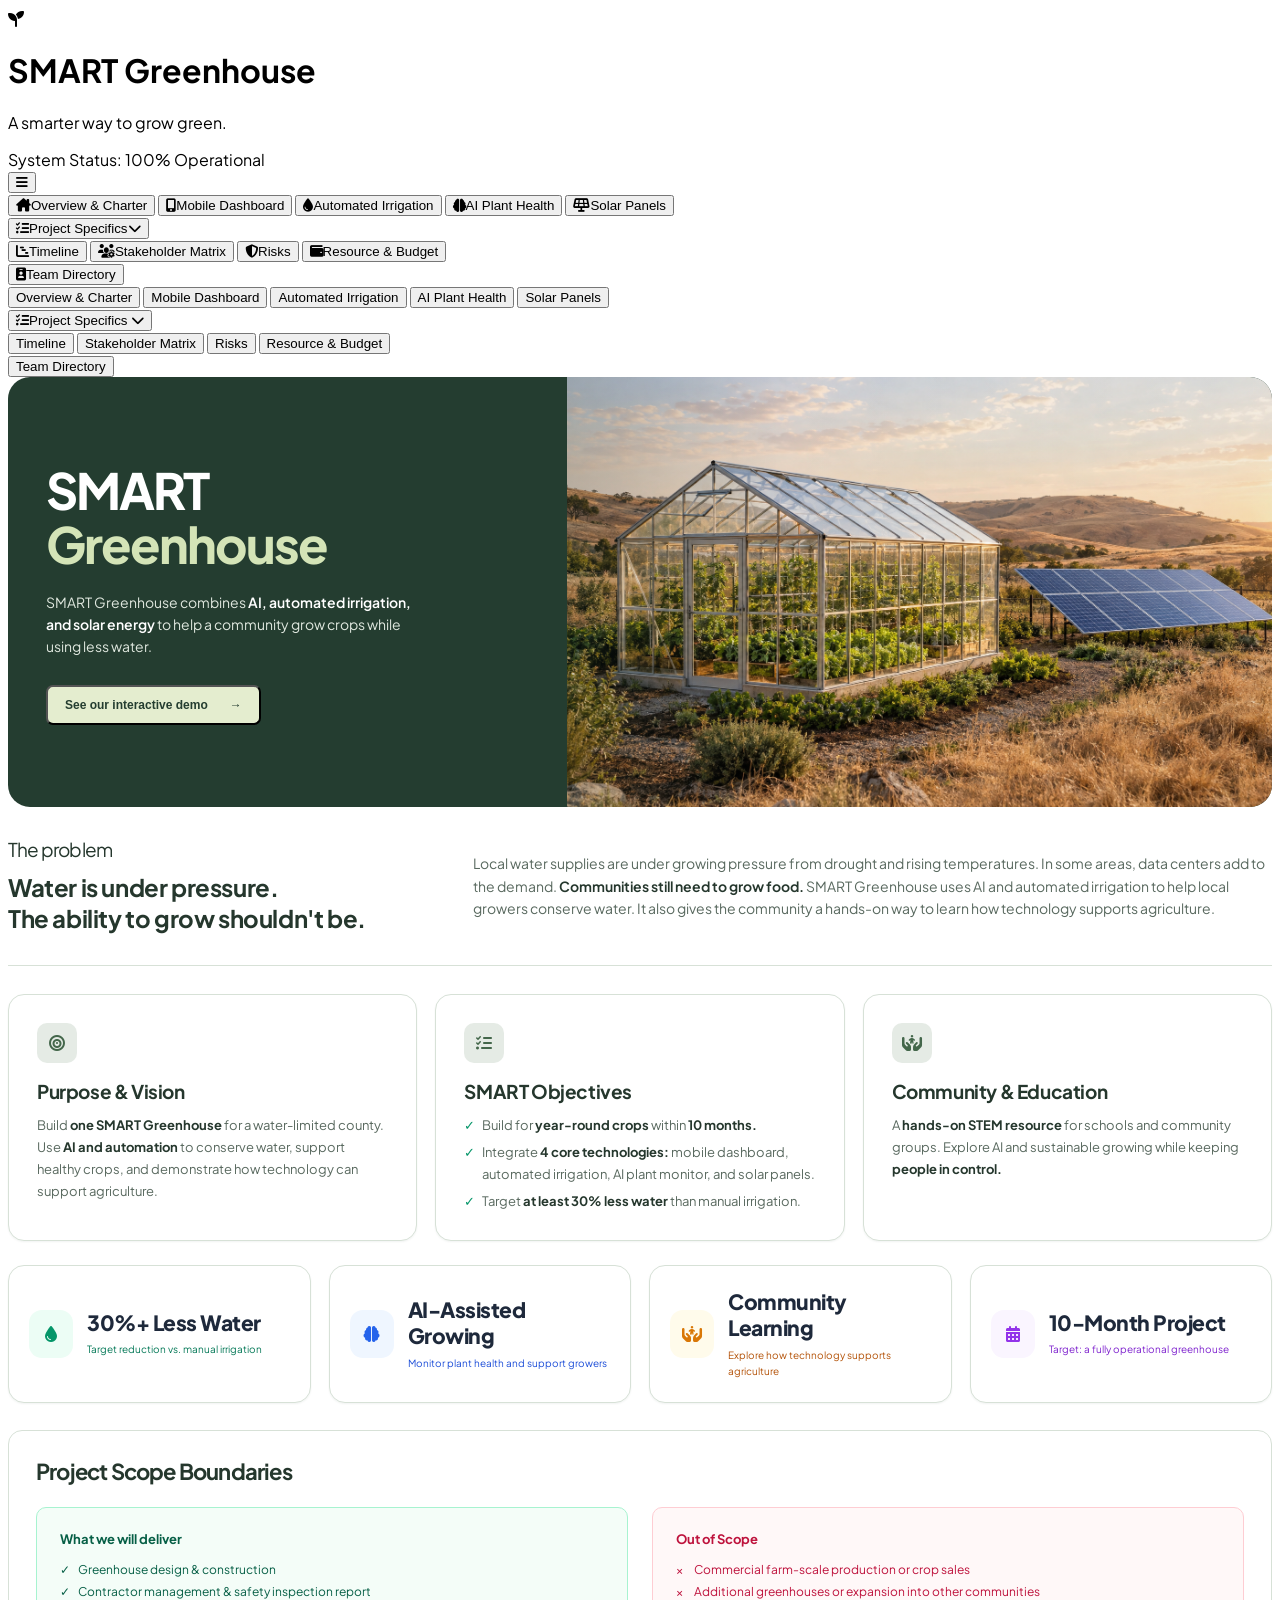
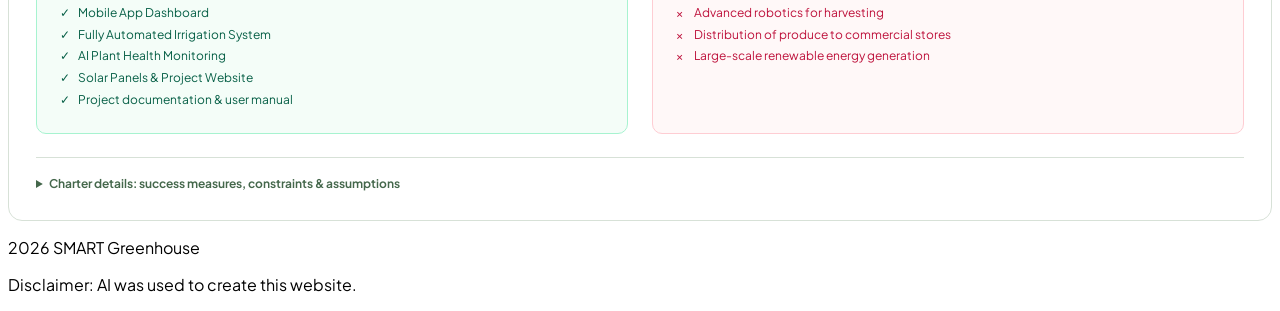
==== commit 6e66c238: "idek a lot of stuff" ====
--- a/index.html
+++ b/index.html
@@ -58,6 +58,7 @@
         ::-webkit-scrollbar-track { background: #f4f7f4; }
         ::-webkit-scrollbar-thumb { background: #a3bda3; border-radius: 4px; }
         ::-webkit-scrollbar-thumb:hover { background: #759b75; }
+        #ai-demo-dialog::backdrop { background: rgb(15 23 42 / 0.65); }
     </style>
 </head>
 <body class="bg-sage-50 text-slate-800 h-full flex flex-col antialiased">
@@ -74,7 +75,7 @@
                 </div>
                 <div>
                     <h1 class="font-extrabold text-xl text-sage-900 tracking-tight">SMART Greenhouse</h1>
-                    <p class="text-xs font-medium text-sage-600">Client Proposal & Executive Portal</p>
+                    <p class="text-xs font-medium text-sage-600">A smarter way to grow green.</p>
                 </div>
             </div>
             
@@ -676,7 +677,7 @@
                     <h2 class="text-3xl font-extrabold text-sage-900">AI Plant Health Monitoring</h2>
                     <p class="text-slate-600 text-sm mt-1">Camera-based visual review can help flag possible signs of plant stress for a grower to assess.</p>
                 </div>
-                <button onclick="runAiDiagnostic()" class="bg-purple-600 hover:bg-purple-700 text-white font-bold px-4 py-2.5 rounded-xl text-sm shadow-sm transition-all flex items-center space-x-2">
+                <button type="button" onclick="runAiDiagnostic()" aria-haspopup="dialog" aria-controls="ai-demo-dialog" class="bg-purple-600 hover:bg-purple-700 text-white font-bold px-4 py-2.5 rounded-xl text-sm shadow-sm transition-all flex items-center space-x-2">
                     <i class="fa-solid fa-wand-magic-sparkles"></i>
                     <span>Preview AI Demo</span>
                 </button>
@@ -747,6 +748,7 @@
                         <symbol id="solar-battery" viewBox="0 0 24 24"><rect x="2" y="6" width="18" height="12" rx="2"/><path d="M22 10v4M6 9v6M10 9v6M14 9v6"/></symbol>
                         <symbol id="solar-house" viewBox="0 0 24 24"><path d="m2 11 10-9 10 9M4 9v12h16V9M9 21V11h6v10M4 15h5M15 15h5"/></symbol>
                         <symbol id="solar-signal" viewBox="0 0 24 24"><path d="M3 21v-4M9 21V12M15 21V7M21 21V2"/></symbol>
+                        <symbol id="solar-panel" viewBox="0 0 24 24"><path d="M4 3h16l2 13H2L4 3ZM7 7h10M6 11h12M9 3 7 16M15 3l2 13M12 16v5M8 21h8"/></symbol>
                         <symbol id="solar-book" viewBox="0 0 24 24"><path d="M12 5C8 2 4 3 2 4v15c3-1 6-1 10 1 4-2 7-2 10-1V4c-2-1-6-2-10 1ZM12 5v15"/></symbol>
                     </defs>
                 </svg>
@@ -771,57 +773,95 @@
 
             <div class="dashboard">
                 <div class="phone-column">
-                    <section class="phone" aria-label="Solar app phone mockup">
+                    <section id="solar-phone" class="phone" aria-label="Solar app phone mockup">
                         <div class="phone-screen">
                             <div class="phone-status" aria-hidden="true">
                                 <span id="solar-phone-time">12:30</span>
                                 <span class="status-icons"><svg class="icon"><use href="#solar-signal"/></svg><svg class="icon"><use href="#solar-battery"/></svg></span>
                             </div>
-                            <div class="app-header">
-                                <div><h3>Greenhouse Solar</h3><p>Greenhouse Zone A &middot; Sample data</p></div>
-                                <svg class="icon" aria-hidden="true"><use href="#solar-sun"/></svg>
-                            </div>
-                            <div class="phone-body">
-                                <div class="generation">
-                                    <span class="generation-label"><span class="dot" aria-hidden="true"></span><span id="solar-generation-status">Generating solar power</span></span>
-                                    <div class="power-ring" id="solar-power-ring">
-                                        <div class="power-ring-inner">
-                                            <svg class="icon" aria-hidden="true"><use href="#solar-sun"/></svg>
-                                            <strong><span id="solar-phone-generation" style="font: inherit; color: inherit;">2.4</span> <span>kW</span></strong>
-                                            <small>Solar generation now</small>
+                            <div id="solar-phone-page-overview" class="phone-page">
+                                <div class="app-header">
+                                    <div><h3>Greenhouse Solar</h3><p>Greenhouse Zone A &middot; Sample data</p></div>
+                                    <svg class="icon" aria-hidden="true"><use href="#solar-sun"/></svg>
+                                </div>
+                                <div class="phone-body">
+                                    <div class="generation">
+                                        <span class="generation-label"><span class="dot" aria-hidden="true"></span><span id="solar-generation-status">Generating solar power</span></span>
+                                        <div class="power-ring" id="solar-power-ring">
+                                            <div class="power-ring-inner">
+                                                <svg class="icon" aria-hidden="true"><use href="#solar-sun"/></svg>
+                                                <strong><span id="solar-phone-generation" style="font: inherit; color: inherit;">2.4</span> <span>kW</span></strong>
+                                                <small>Solar generation now</small>
+                                            </div>
                                         </div>
                                     </div>
-                                </div>
-                                <div class="phone-mini-grid">
-                                    <div class="phone-mini">
-                                        <span>Greenhouse using</span><strong>1.4 kW</strong><small id="solar-load-source">Supplied by solar</small>
+                                    <div class="phone-mini-grid">
+                                        <div class="phone-mini">
+                                            <span>Greenhouse using</span><strong>1.4 kW</strong><small id="solar-load-source">Supplied by solar</small>
+                                        </div>
+                                        <div class="phone-mini">
+                                            <span>Battery level</span><strong id="solar-phone-battery">94%</strong><small id="solar-battery-mode">Charging &middot; 1.0 kW</small>
+                                            <div class="battery-track" aria-hidden="true"><span id="solar-battery-fill"></span></div>
+                                        </div>
                                     </div>
-                                    <div class="phone-mini">
-                                        <span>Battery level</span><strong id="solar-phone-battery">94%</strong><small id="solar-battery-mode">Charging &middot; 1.0 kW</small>
-                                        <div class="battery-track" aria-hidden="true"><span id="solar-battery-fill"></span></div>
+                                    <div class="phone-chart">
+                                        <h4>Typical solar output <span style="font-weight: 400;">(kW)</span></h4>
+                                        <svg viewBox="0 0 260 78" role="img" aria-labelledby="solar-chart-title solar-chart-desc">
+                                            <title id="solar-chart-title">Illustrative daily solar generation</title>
+                                            <desc id="solar-chart-desc">Solar output rises from zero in the morning, peaks around midday, and returns to zero at sunset. This is a sample curve, not measured data.</desc>
+                                            <defs><linearGradient id="solar-chart-fill" x1="0" x2="0" y1="0" y2="1"><stop offset="0%" stop-color="#edc76e" stop-opacity=".3"/><stop offset="100%" stop-color="#edc76e" stop-opacity="0"/></linearGradient></defs>
+                                            <path d="M0 74H260M0 39H260M0 4H260" stroke="#304734" stroke-width="1"/>
+                                            <path d="M0 74 20 73 40 65 60 48 80 27 100 12 120 5 140 10 160 25 180 43 200 60 220 71 240 74 260 74V78H0Z" fill="url(#solar-chart-fill)"/>
+                                            <path d="M0 74 20 73 40 65 60 48 80 27 100 12 120 5 140 10 160 25 180 43 200 60 220 71 240 74 260 74" fill="none" stroke="#edc76e" stroke-width="2.5" stroke-linejoin="round"/>
+                                        </svg>
+                                        <div class="axis-labels" aria-hidden="true"><span>6 AM</span><span>Noon</span><span>6 PM</span></div>
+                                    </div>
+                                    <div class="app-note">
+                                        <svg class="icon" aria-hidden="true"><use href="#solar-leaf"/></svg>
+                                        <p id="solar-app-insight">Solar is meeting the greenhouse's current demand. Extra energy is charging the battery.</p>
                                     </div>
                                 </div>
-                                <div class="phone-chart">
-                                    <h4>Typical solar output <span style="font-weight: 400;">(kW)</span></h4>
-                                    <svg viewBox="0 0 260 78" role="img" aria-labelledby="solar-chart-title solar-chart-desc">
-                                        <title id="solar-chart-title">Illustrative daily solar generation</title>
-                                        <desc id="solar-chart-desc">Solar output rises from zero in the morning, peaks around midday, and returns to zero at sunset. This is a sample curve, not measured data.</desc>
-                                        <defs><linearGradient id="solar-chart-fill" x1="0" x2="0" y1="0" y2="1"><stop offset="0%" stop-color="#edc76e" stop-opacity=".3"/><stop offset="100%" stop-color="#edc76e" stop-opacity="0"/></linearGradient></defs>
-                                        <path d="M0 74H260M0 39H260M0 4H260" stroke="#304734" stroke-width="1"/>
-                                        <path d="M0 74 20 73 40 65 60 48 80 27 100 12 120 5 140 10 160 25 180 43 200 60 220 71 240 74 260 74V78H0Z" fill="url(#solar-chart-fill)"/>
-                                        <path d="M0 74 20 73 40 65 60 48 80 27 100 12 120 5 140 10 160 25 180 43 200 60 220 71 240 74 260 74" fill="none" stroke="#edc76e" stroke-width="2.5" stroke-linejoin="round"/>
-                                    </svg>
-                                    <div class="axis-labels" aria-hidden="true"><span>6 AM</span><span>Noon</span><span>6 PM</span></div>
+                            </div>
+                            <div id="solar-phone-page-connections" class="phone-page" hidden>
+                                <div class="app-header">
+                                    <div><h3>Panel Connections</h3><p>12-panel array &middot; Sample data</p></div>
+                                    <svg class="icon" aria-hidden="true"><use href="#solar-panel"/></svg>
                                 </div>
-                                <div class="app-note">
-                                    <svg class="icon" aria-hidden="true"><use href="#solar-leaf"/></svg>
-                                    <p id="solar-app-insight">Solar is meeting the greenhouse's current demand. Extra energy is charging the battery.</p>
+                                <div class="panel-page-body">
+                                    <div class="panel-summary">
+                                        <span>Connection status</span>
+                                        <strong>10 working &middot; 1 warning &middot; 1 offline</strong>
+                                    </div>
+                                    <div id="solar-panel-grid" class="solar-panel-grid" role="group" aria-label="Solar panel connection status">
+                                        <button type="button" class="solar-panel-tile is-working" data-panel-name="Panel 1" data-status="working" aria-label="Panel 1, working" aria-pressed="false" onclick="showSolarPanelStatus(this)"><svg class="icon" aria-hidden="true"><use href="#solar-panel"/></svg><span>01</span></button>
+                                        <button type="button" class="solar-panel-tile is-working" data-panel-name="Panel 2" data-status="working" aria-label="Panel 2, working" aria-pressed="false" onclick="showSolarPanelStatus(this)"><svg class="icon" aria-hidden="true"><use href="#solar-panel"/></svg><span>02</span></button>
+                                        <button type="button" class="solar-panel-tile is-working" data-panel-name="Panel 3" data-status="working" aria-label="Panel 3, working" aria-pressed="false" onclick="showSolarPanelStatus(this)"><svg class="icon" aria-hidden="true"><use href="#solar-panel"/></svg><span>03</span></button>
+                                        <button type="button" class="solar-panel-tile is-working" data-panel-name="Panel 4" data-status="working" aria-label="Panel 4, working" aria-pressed="false" onclick="showSolarPanelStatus(this)"><svg class="icon" aria-hidden="true"><use href="#solar-panel"/></svg><span>04</span></button>
+                                        <button type="button" class="solar-panel-tile is-working" data-panel-name="Panel 5" data-status="working" aria-label="Panel 5, working" aria-pressed="false" onclick="showSolarPanelStatus(this)"><svg class="icon" aria-hidden="true"><use href="#solar-panel"/></svg><span>05</span></button>
+                                        <button type="button" class="solar-panel-tile is-warning" data-panel-name="Panel 6" data-status="warning" aria-label="Panel 6, warning" aria-pressed="false" onclick="showSolarPanelStatus(this)"><svg class="icon" aria-hidden="true"><use href="#solar-panel"/></svg><span>06</span></button>
+                                        <button type="button" class="solar-panel-tile is-working" data-panel-name="Panel 7" data-status="working" aria-label="Panel 7, working" aria-pressed="false" onclick="showSolarPanelStatus(this)"><svg class="icon" aria-hidden="true"><use href="#solar-panel"/></svg><span>07</span></button>
+                                        <button type="button" class="solar-panel-tile is-working" data-panel-name="Panel 8" data-status="working" aria-label="Panel 8, working" aria-pressed="false" onclick="showSolarPanelStatus(this)"><svg class="icon" aria-hidden="true"><use href="#solar-panel"/></svg><span>08</span></button>
+                                        <button type="button" class="solar-panel-tile is-offline" data-panel-name="Panel 9" data-status="offline" aria-label="Panel 9, not working" aria-pressed="false" onclick="showSolarPanelStatus(this)"><svg class="icon" aria-hidden="true"><use href="#solar-panel"/></svg><span>09</span></button>
+                                        <button type="button" class="solar-panel-tile is-working" data-panel-name="Panel 10" data-status="working" aria-label="Panel 10, working" aria-pressed="false" onclick="showSolarPanelStatus(this)"><svg class="icon" aria-hidden="true"><use href="#solar-panel"/></svg><span>10</span></button>
+                                        <button type="button" class="solar-panel-tile is-working" data-panel-name="Panel 11" data-status="working" aria-label="Panel 11, working" aria-pressed="false" onclick="showSolarPanelStatus(this)"><svg class="icon" aria-hidden="true"><use href="#solar-panel"/></svg><span>11</span></button>
+                                        <button type="button" class="solar-panel-tile is-working" data-panel-name="Panel 12" data-status="working" aria-label="Panel 12, working" aria-pressed="false" onclick="showSolarPanelStatus(this)"><svg class="icon" aria-hidden="true"><use href="#solar-panel"/></svg><span>12</span></button>
+                                    </div>
+                                    <div class="panel-grid-legend" aria-label="Panel status legend">
+                                        <span><i class="panel-legend-dot is-working" aria-hidden="true"></i>Working</span>
+                                        <span><i class="panel-legend-dot is-warning" aria-hidden="true"></i>Warning</span>
+                                        <span><i class="panel-legend-dot is-offline" aria-hidden="true"></i>Offline</span>
+                                    </div>
+                                    <div id="solar-panel-status" class="panel-status-bubble" role="status" aria-live="polite" hidden>
+                                        <i id="solar-panel-status-icon" class="fa-solid fa-circle-info" aria-hidden="true"></i>
+                                        <span id="solar-panel-status-message"></span>
+                                        <button type="button" onclick="dismissSolarPanelStatus()" aria-label="Dismiss panel status"><i class="fa-solid fa-xmark" aria-hidden="true"></i></button>
+                                    </div>
                                 </div>
                             </div>
-                            <div class="app-footer">Solar overview &middot; Illustrative app home screen</div>
-                        </div>
+                        </div>
+                        <button type="button" id="solar-phone-page-arrow" class="phone-page-arrow" onclick="toggleSolarPhonePage()" aria-label="Open panel connection sensing" title="Open panel connection sensing"><i id="solar-phone-page-arrow-icon" class="fa-solid fa-chevron-right" aria-hidden="true"></i></button>
                     </section>
-                    <p class="phone-caption">A proposed view within the greenhouse app&mdash;designed to help operators understand energy at a glance.</p>
+                    <p class="phone-caption">A proposed solar app view with energy data and panel connection status.</p>
                 </div>
 
                 <div class="right-column">
@@ -856,6 +896,18 @@
                         </div>
                         <div class="load-total"><span>Total system demand</span><span>1.4 kW</span></div>
                         <p class="load-footnote">Illustrative snapshot with all three loads active. Actual demand varies with watering schedules and environmental conditions.</p>
+                    </section>
+
+                    <section class="card" aria-labelledby="solar-panel-sensing-title">
+                        <div class="card-heading">
+                            <h2 id="solar-panel-sensing-title">Solar panel connection sensing</h2>
+                            <span class="scenario-badge">Phone demo</span>
+                        </div>
+                        <p class="connection-sensing-copy">Monitor each panel's connection to spot offline panels or unstable connections quickly.</p>
+                        <button type="button" class="connection-sensing-button" onclick="showSolarPhonePage('connections', true)">
+                            <svg class="icon" aria-hidden="true"><use href="#solar-panel"/></svg>
+                            View panel connections
+                        </button>
                     </section>
 
                     <div class="benefits">
@@ -872,7 +924,7 @@
                     </div>
                 </div>
             </div>
-            <p class="concept-note">Design concept only. All readings are simulated, not live telemetry. The image is an AI-generated concept. Battery storage is shown as a proposed capability; final capacity and power coverage would require engineering validation.</p>
+            <p class="concept-note">Design concept only. All readings are simulated, not live telemetry. Battery storage is shown as a proposed capability; final capacity and power coverage would require engineering validation.</p>
         </div>
 
         <!-- ================= 7.  TIMELINE TAB ================= -->
@@ -1297,9 +1349,58 @@
 
     </main>
 
+    <dialog id="ai-demo-dialog" aria-labelledby="ai-demo-title" class="w-[min(96vw,1100px)] max-h-[90vh] overflow-y-auto rounded-2xl border border-sage-200 p-0 text-slate-800 shadow-2xl">
+        <div class="flex items-start justify-between gap-4 border-b border-sage-200 bg-white p-5 sm:p-7">
+            <div>
+                <span class="text-xs font-bold uppercase tracking-widest text-sage-600">Plant Health Demo</span>
+                <h2 id="ai-demo-title" class="mt-1 text-2xl font-extrabold text-sage-900">AI Plant Monitoring: Healthy vs. Stress</h2>
+                <p class="mt-1 text-sm text-slate-600">AI monitoring can track plant changes over time and flag signs that may need a grower’s attention.</p>
+            </div>
+            <button type="button" onclick="document.getElementById('ai-demo-dialog').close()" aria-label="Close plant health demo" class="shrink-0 rounded-lg p-2 text-slate-500 hover:bg-sage-100 hover:text-sage-900 focus:outline-none focus-visible:ring-2 focus-visible:ring-sage-600">
+                <i class="fa-solid fa-xmark text-xl" aria-hidden="true"></i>
+            </button>
+        </div>
+        <div class="space-y-5 bg-sage-50 p-5 sm:p-7">
+            <p class="text-xs text-slate-600 lg:hidden">On smaller screens, the photos are stacked vertically. Scroll down to view both examples.</p>
+            <div class="grid grid-cols-1 gap-5 lg:grid-cols-2">
+                <section class="overflow-hidden rounded-xl border border-emerald-200 bg-white" aria-labelledby="healthy-plant-heading">
+                    <div class="border-b border-emerald-100 bg-emerald-50 px-4 py-3">
+                        <h3 id="healthy-plant-heading" class="font-bold text-emerald-900"><i class="fa-solid fa-circle-check mr-2 text-emerald-600" aria-hidden="true"></i>Healthy monitoring baseline</h3>
+                    </div>
+                    <figure>
+                        <img src="assets/tomato-healthy-example.jpg" alt="Tomato plant with green, intact foliage, several plump red tomatoes, and one developing green tomato." class="block h-auto w-full">
+                        <figcaption class="px-4 pt-2 text-xs text-slate-500">Healthy example image provided for this demo.</figcaption>
+                    </figure>
+                    <ul class="space-y-2 p-4 text-sm text-slate-700">
+                        <li><i class="fa-solid fa-leaf mr-2 text-emerald-600" aria-hidden="true"></i>AI can track leaf color and canopy coverage as a growth baseline.</li>
+                        <li><i class="fa-solid fa-chart-line mr-2 text-emerald-600" aria-hidden="true"></i>Consistent readings over time can support a healthy-growth status.</li>
+                        <li><i class="fa-solid fa-bell mr-2 text-emerald-600" aria-hidden="true"></i>Routine monitoring helps identify changes early for grower review.</li>
+                    </ul>
+                </section>
+
+                <section class="overflow-hidden rounded-xl border border-amber-200 bg-white" aria-labelledby="stressed-plant-heading">
+                    <div class="border-b border-amber-100 bg-amber-50 px-4 py-3">
+                        <h3 id="stressed-plant-heading" class="font-bold text-amber-900"><i class="fa-solid fa-triangle-exclamation mr-2 text-amber-600" aria-hidden="true"></i>Potential stress alert scenario</h3>
+                    </div>
+                    <figure>
+                        <img src="assets/tomato-stress-example.jpg" alt="Tomato plant with curled, browning foliage and fewer, smaller-looking fruit, including damaged fruit." class="block h-auto w-full">
+                        <figcaption class="px-4 pt-2 text-xs text-slate-500">Stress example image provided for this demo.</figcaption>
+                    </figure>
+                    <ul class="space-y-2 p-4 text-sm text-slate-700">
+                        <li><i class="fa-solid fa-triangle-exclamation mr-2 text-amber-600" aria-hidden="true"></i>AI may flag yellowing foliage, reduced canopy coverage, or changes in fruit set.</li>
+                        <li><i class="fa-solid fa-bell mr-2 text-amber-600" aria-hidden="true"></i>An alert can prompt checks of water, light, nutrients, and pests.</li>
+                        <li><i class="fa-solid fa-user-check mr-2 text-amber-600" aria-hidden="true"></i>A grower should verify any alert; AI monitoring supports review, not diagnosis.</li>
+                    </ul>
+                </section>
+            </div>
+            <p class="rounded-lg border border-sage-200 bg-white p-3 text-xs leading-relaxed text-slate-600"><strong class="text-sage-900">Demo note:</strong> These images illustrate healthy and stress scenarios. AI monitoring can flag visible changes for grower review, but cannot diagnose their cause. This preview does not analyze a live camera feed; a grower should inspect the plant and its growing conditions.</p>
+        </div>
+    </dialog>
+
     <!-- Footer -->
     <footer class="bg-white border-t border-sage-200 mt-12 py-8 text-center text-xs text-slate-500">
-        <p>© 2026 SMART Greenhouse Project Team. Prepared for Client Presentation & Review.</p>
+        <p>2026 SMART Greenhouse</p>
+        <p class="mt-2">Disclaimer: AI was used to create this website.</p>
     </footer>
 
     <!-- JavaScript Logic -->
@@ -1844,6 +1945,59 @@
             window.scrollTo({ top: 0, behavior: 'smooth' });
         }
 
+        function showSolarPhonePage(page, focusPhone = false) {
+            const showConnections = page === 'connections';
+            document.getElementById('solar-phone-page-overview').hidden = showConnections;
+            document.getElementById('solar-phone-page-connections').hidden = !showConnections;
+
+            const arrow = document.getElementById('solar-phone-page-arrow');
+            const arrowIcon = document.getElementById('solar-phone-page-arrow-icon');
+            const arrowLabel = showConnections ? 'Return to solar overview' : 'Open panel connection sensing';
+            arrow.setAttribute('aria-label', arrowLabel);
+            arrow.title = arrowLabel;
+            arrowIcon.className = showConnections ? 'fa-solid fa-chevron-left' : 'fa-solid fa-chevron-right';
+
+            if (!showConnections) dismissSolarPanelStatus();
+            if (focusPhone) {
+                document.getElementById('solar-phone').scrollIntoView({ behavior: 'smooth', block: 'center' });
+            }
+        }
+
+        function toggleSolarPhonePage() {
+            const connectionsPage = document.getElementById('solar-phone-page-connections');
+            showSolarPhonePage(connectionsPage.hidden ? 'connections' : 'overview');
+        }
+
+        function showSolarPanelStatus(panelButton) {
+            const status = panelButton.dataset.status;
+            const panelName = panelButton.dataset.panelName;
+            const messages = {
+                working: `${panelName}: Working normally. Connection is stable.`,
+                warning: `${panelName}: Warning - intermittent connection; inspect the panel and wiring.`,
+                offline: `${panelName}: Not working - no connection detected.`
+            };
+            const icons = {
+                working: 'fa-solid fa-circle-check',
+                warning: 'fa-solid fa-triangle-exclamation',
+                offline: 'fa-solid fa-circle-xmark'
+            };
+            const bubble = document.getElementById('solar-panel-status');
+            bubble.dataset.status = status;
+            document.getElementById('solar-panel-status-icon').className = icons[status];
+            document.getElementById('solar-panel-status-message').textContent = messages[status];
+            bubble.hidden = false;
+            document.querySelectorAll('#solar-panel-grid .solar-panel-tile').forEach(tile => {
+                tile.setAttribute('aria-pressed', String(tile === panelButton));
+            });
+        }
+
+        function dismissSolarPanelStatus() {
+            document.getElementById('solar-panel-status').hidden = true;
+            document.querySelectorAll('#solar-panel-grid .solar-panel-tile').forEach(tile => {
+                tile.setAttribute('aria-pressed', 'false');
+            });
+        }
+
         if (window.location.hash === '#tab-dashboard') {
             switchTab('dashboard');
         }
@@ -1913,9 +2067,22 @@
             document.getElementById('soil-threshold-val').innerText = val + '%';
         }
 
+        const aiDemoDialog = document.getElementById('ai-demo-dialog');
+
         function runAiDiagnostic() {
-            showToast('AI demo previewed. No live camera feed or AI model is connected.');
-        }
+            aiDemoDialog.showModal();
+        }
+
+        aiDemoDialog.addEventListener('click', event => {
+            if (event.target === event.currentTarget) event.currentTarget.close();
+        });
+
+        document.addEventListener('keydown', event => {
+            if (event.key === 'Escape' && aiDemoDialog.open) {
+                event.preventDefault();
+                aiDemoDialog.close();
+            }
+        });
 
         const riskRecords = riskData.map(([id, event, probability, impact, cost, response, notes]) => ({
             id,
--- a/assets/solar.css
+++ b/assets/solar.css
@@ -18,8 +18,14 @@
 #tab-solar .demo-toolbar p { color: var(--muted); font-size: 12px; margin-top: 5px; }
 #tab-solar .dashboard { display: grid; grid-template-columns: 360px minmax(0, 1fr); gap: 28px; align-items: start; }
 #tab-solar .phone-column { display: flex; flex-direction: column; align-items: center; }
-#tab-solar .phone { width: 100%; max-width: 350px; padding: 11px; border: 3px solid #35443b; border-radius: 43px; background: #16231c; box-shadow: 0 15px 32px #243d3021; }
+#tab-solar .phone { position: relative; width: 100%; max-width: 350px; padding: 11px; border: 3px solid #35443b; border-radius: 43px; background: #16231c; box-shadow: 0 15px 32px #243d3021; }
 #tab-solar .phone-screen { border: 1px solid #32443a; border-radius: 30px; background: #0e1e16; color: #f4f8f2; overflow: hidden; }
+#tab-solar .phone-page[hidden] { display: none; }
+#tab-solar #solar-phone-page-connections { display: flex; flex-direction: column; min-height: 620px; }
+#tab-solar #solar-phone-page-connections[hidden] { display: none; }
+#tab-solar .phone-page-arrow { position: absolute; z-index: 2; top: 50%; right: -14px; display: grid; width: 38px; height: 48px; place-items: center; transform: translateY(-50%); border: 1px solid #ffffff47; border-radius: 14px; background: #ffffff20; color: #ffffffbd; backdrop-filter: blur(5px); cursor: pointer; }
+#tab-solar .phone-page-arrow:hover { background: #ffffff38; color: #fff; }
+#tab-solar .phone-page-arrow:focus-visible { outline: 2px solid #f1d58a; outline-offset: 2px; }
 #tab-solar .phone-status { display: flex; justify-content: space-between; align-items: center; height: 34px; padding: 0 20px; background: #172a1e; color: #d1dfd1; font-size: 9px; font-weight: 600; }
 #tab-solar .status-icons { display: flex; gap: 6px; }
 #tab-solar .status-icons .icon { width: 12px; height: 12px; }
@@ -28,6 +34,31 @@
 #tab-solar .app-header p { color: #adc3b1; font-size: 10px; margin-top: 3px; }
 #tab-solar .app-header > .icon { width: 25px; height: 25px; color: #e4be6c; }
 #tab-solar .phone-body { padding: 15px; }
+#tab-solar .panel-page-body { padding: 14px; }
+#tab-solar #solar-phone-page-connections .panel-page-body { display: flex; flex: 1; flex-direction: column; }
+#tab-solar .panel-summary { display: grid; gap: 4px; padding: 10px; border: 1px solid #304734; border-radius: 10px; background: #172a1e; }
+#tab-solar .panel-summary span { color: #b6cab8; font-size: 9px; }
+#tab-solar .panel-summary strong { color: #edf5eb; font-size: 10px; }
+#tab-solar .solar-panel-grid { display: grid; flex: 1; grid-template-columns: repeat(3, minmax(0, 1fr)); grid-template-rows: repeat(4, minmax(58px, 1fr)); gap: 8px; margin-top: 12px; }
+#tab-solar .solar-panel-tile { display: flex; min-width: 0; min-height: 58px; flex-direction: column; align-items: center; justify-content: center; gap: 3px; padding: 6px; border: 1px solid #43845c; border-radius: 10px; background: #173a29; color: #5dde87; cursor: pointer; }
+#tab-solar .solar-panel-tile .icon { width: 25px; height: 23px; }
+#tab-solar .solar-panel-tile span { font-size: 8px; font-weight: 700; line-height: 1; }
+#tab-solar .solar-panel-tile.is-warning { border-color: #c99a3f; background: #3a301a; color: #ffd166; }
+#tab-solar .solar-panel-tile.is-offline { border-color: #cb5555; background: #422224; color: #ff7777; }
+#tab-solar .solar-panel-tile:hover { filter: brightness(1.2); }
+#tab-solar .solar-panel-tile:focus-visible { outline: 2px solid #f1d58a; outline-offset: 2px; }
+#tab-solar .panel-grid-legend { display: flex; flex-wrap: wrap; justify-content: space-between; gap: 6px; margin-top: 10px; color: #b6cab8; font-size: 8px; }
+#tab-solar .panel-grid-legend span { display: inline-flex; align-items: center; gap: 4px; }
+#tab-solar .panel-legend-dot { width: 7px; height: 7px; border-radius: 50%; background: #5dde87; }
+#tab-solar .panel-legend-dot.is-warning { background: #ffd166; }
+#tab-solar .panel-legend-dot.is-offline { background: #ff7777; }
+#tab-solar .panel-status-bubble { position: relative; display: flex; align-items: flex-start; gap: 7px; margin-top: 11px; padding: 10px 28px 10px 11px; border: 1px solid #4b7653; border-radius: 10px; background: #1d3828; color: #d8f0db; font-size: 9px; line-height: 1.5; }
+#tab-solar .panel-status-bubble[hidden] { display: none; }
+#tab-solar .panel-status-bubble[data-status="warning"] { border-color: #c99a3f; background: #3a301a; color: #ffe2a0; }
+#tab-solar .panel-status-bubble[data-status="offline"] { border-color: #cb5555; background: #422224; color: #ffc0c0; }
+#tab-solar .panel-status-bubble > i { margin-top: 1px; }
+#tab-solar .panel-status-bubble > button { position: absolute; top: 7px; right: 7px; border: 0; background: transparent; color: inherit; cursor: pointer; }
+#tab-solar .panel-status-bubble > button:focus-visible { outline: 2px solid currentColor; outline-offset: 2px; }
 #tab-solar .generation { text-align: center; padding: 3px 0 12px; }
 #tab-solar .generation-label { display: inline-flex; align-items: center; gap: 6px; color: #d0e0d0; font-size: 10px; }
 #tab-solar .dot { width: 6px; height: 6px; border-radius: 50%; background: #e8c773; display: inline-block; flex-shrink: 0; }
@@ -76,6 +107,11 @@
 #tab-solar .load-row:nth-of-type(4) .load-track span { background: #b5c8a9; }
 #tab-solar .load-total { display: flex; justify-content: space-between; gap: 12px; margin-top: 18px; padding-top: 14px; border-top: 1px solid var(--line); font-size: 12px; font-weight: 700; }
 #tab-solar .load-footnote { margin-top: 10px; color: var(--muted); font-size: 10px; }
+#tab-solar .connection-sensing-copy { margin-bottom: 14px; color: var(--muted); font-size: 12px; line-height: 1.55; }
+#tab-solar .connection-sensing-button { display: inline-flex; align-items: center; gap: 8px; padding: 10px 14px; border: 1px solid #354f39; border-radius: 9px; background: #243d30; color: #fff; font-size: 11px; font-weight: 700; cursor: pointer; }
+#tab-solar .connection-sensing-button:hover { background: #365a40; }
+#tab-solar .connection-sensing-button:focus-visible { outline: 2px solid #6c956f; outline-offset: 2px; }
+#tab-solar .connection-sensing-button .icon { width: 17px; height: 17px; }
 #tab-solar .benefits { display: grid; grid-template-columns: 1fr 1fr; gap: 16px; }
 #tab-solar .benefit { border: 1px solid var(--line); border-radius: 12px; padding: 20px; background: #edf2e8; }
 #tab-solar .benefit .icon { color: var(--green); margin-bottom: 8px; }
